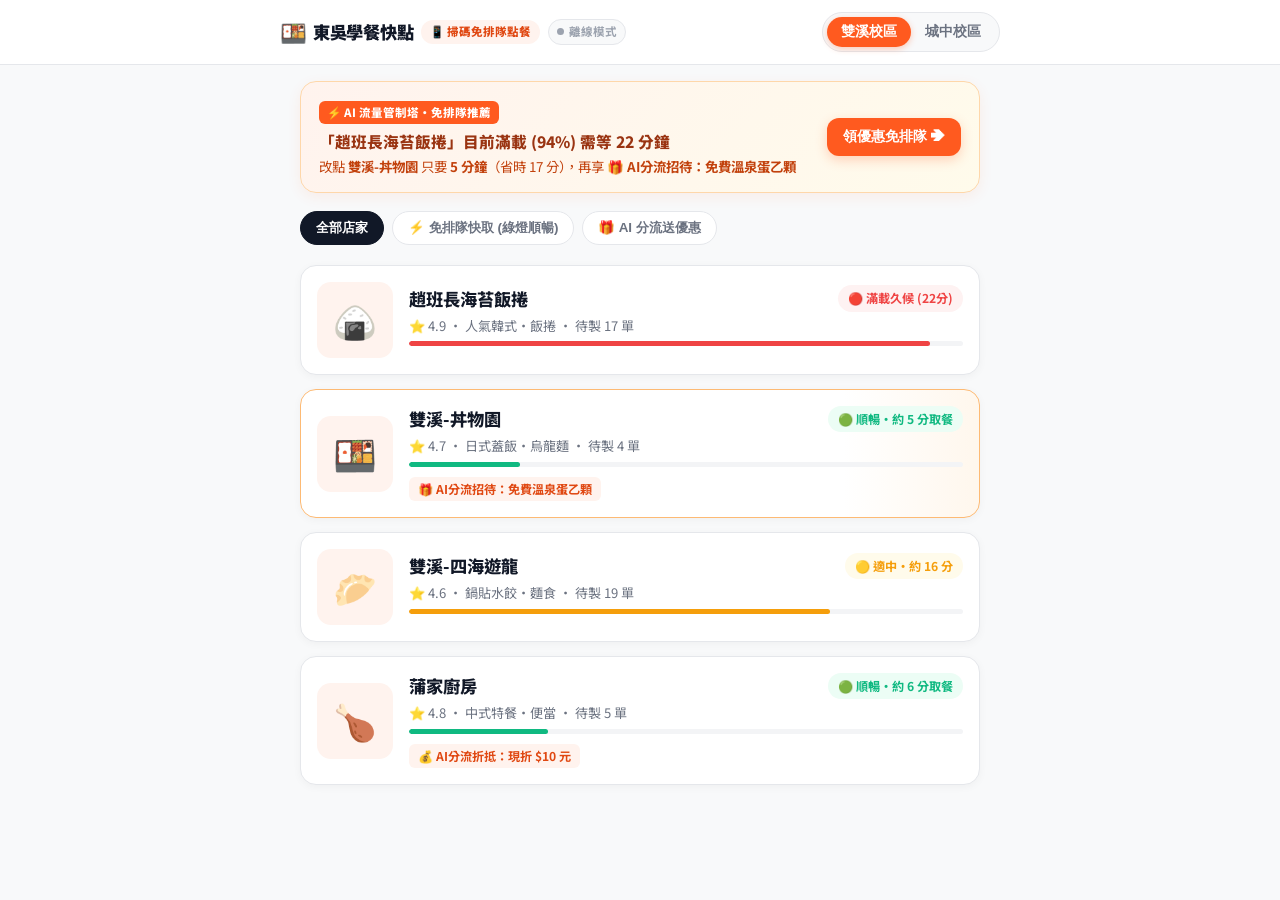
==== order/index.html @ c3a83713 "Add files via upload" ====
<!DOCTYPE html>
<html lang="zh-TW">
<head>
  <meta charset="UTF-8">
  <meta name="viewport" content="width=device-width, initial-scale=1.0, maximum-scale=1.0, user-scalable=no">
  <title>東吳學餐 MealFlow｜學生掃碼免排隊點餐</title>
  <link rel="preconnect" href="https://fonts.googleapis.com">
  <link rel="preconnect" href="https://fonts.gstatic.com" crossorigin>
  <link href="https://fonts.googleapis.com/css2?family=Noto+Sans+TC:wght@400;500;600;700;800;900&display=swap" rel="stylesheet">
  <link rel="stylesheet" href="../styles.css">
  <script>window.MEALFLOW_DEFAULT_MODE = 'order';</script>
</head>
<body>

  <div id="toast" class="toast"></div>

  <!-- 頂部導覽列 (純學生端，無店家後台按鈕) -->
  <header class="app-header">
    <div class="header-inner">
      <div class="brand-title-group">
        <a href="./" onclick="navigateToOrderMenu(); return false;" style="text-decoration:none; color:inherit; display:flex; align-items:center; gap:6px;">
          <span style="font-size:1.35rem;">🍱</span>
          <span style="font-weight:900; font-size:1.08rem; letter-spacing:-0.3px;">東吳學餐快點</span>
        </a>
        <span class="role-badge" id="headerRoleBadge">📱 掃碼免排隊點餐</span>
        <span class="sync-status" title="點擊立即同步雲端資料" style="cursor:pointer;" onclick="syncCloud(true)">
          <span class="sync-dot" id="syncDot"></span>
          <span id="syncText">已同步</span>
        </span>
      </div>

      <div class="campus-switcher" id="headerCampusSwitcher">
        <button class="campus-btn active" id="btnCampus-雙溪校區" onclick="switchCampus('雙溪校區')">雙溪校區</button>
        <button class="campus-btn" id="btnCampus-城中校區" onclick="switchCampus('城中校區')">城中校區</button>
      </div>
    </div>
  </header>

  <main class="container">

    <!-- ==================== 學生掃碼點餐頁 (/order/) ==================== -->
    <section id="viewOrder" class="view-section active">
      <!-- 若本機剛點過餐且尚未完成，顯示返回該筆專屬訂單網址的快捷條 -->
      <div id="activeOrderFloatingBanner"></div>

      <!-- AI 動態分流智慧推薦橫幅 -->
      <div id="aiSmartTipBox"></div>

      <!-- 快篩標籤 -->
      <div class="filter-row">
        <button class="filter-chip active" id="filter-ALL" onclick="setFilter('ALL')">全部店家</button>
        <button class="filter-chip" id="filter-FAST" onclick="setFilter('FAST')">⚡ 免排隊快取 (綠燈順暢)</button>
        <button class="filter-chip" id="filter-PROMO" onclick="setFilter('PROMO')">🎁 AI 分流送優惠</button>
      </div>

      <!-- 餐廳列表 -->
      <div id="storeListContainer" class="store-list"></div>
    </section>

    <!-- ==================== 專屬訂單追蹤頁 (/order/?id=ORD-8f92a1c4...) ==================== -->
    <section id="viewTicket" class="view-section">
      <div id="singleTicketContainer"></div>
    </section>

  </main>

  <!-- ==================== 菜單點餐抽屜 Modal ==================== -->
  <div id="menuModal" class="modal-backdrop" onclick="if(event.target===this) closeMenuModal()">
    <div class="menu-sheet">
      <div class="sheet-header">
        <div>
          <h3 style="font-size:1.15rem; font-weight:800;" id="sheetStoreName">店家名稱</h3>
          <div style="font-size:0.8rem; color:var(--text-secondary);" id="sheetStoreMeta">預計等候 5 分鐘</div>
        </div>
        <button class="sheet-close" onclick="closeMenuModal()">✕</button>
      </div>

      <div class="sheet-body">
        <div id="sheetPromoBanner" style="display:none; background:var(--brand-light); color:var(--brand-dark); padding:10px 12px; border-radius:10px; font-size:0.84rem; font-weight:700; margin-bottom:12px;"></div>
        <div id="sheetCongestedWarning" style="display:none; background:var(--red-bg); color:var(--red); padding:10px 12px; border-radius:10px; font-size:0.82rem; font-weight:700; margin-bottom:12px;"></div>
        
        <div id="sheetMenuContainer"></div>

        <div class="checkout-options">
          <div>
            <label class="field-label">⏰ 取餐時段</label>
            <select id="pickupSlotSelect" class="select-input">
              <option value="立即製作">⚡ 立即製作</option>
              <option value="12:10 下課取餐">12:10 下課取餐</option>
              <option value="12:25 預約取餐">12:25 預約取餐</option>
              <option value="13:00 離峰取餐">13:00 離峰取餐</option>
            </select>
          </div>
          <div>
            <label class="field-label">💳 付款方式</label>
            <select id="paymentSelect" class="select-input">
              <option value="LINE Pay">LINE Pay</option>
              <option value="現場現金付款">現場現金付款</option>
              <option value="街口支付">街口支付</option>
            </select>
          </div>
        </div>
      </div>

      <div class="sheet-footer">
        <div>
          <div style="font-size:0.76rem; color:var(--text-secondary);">總計金額 <span id="sheetDiscountNote" style="color:var(--brand); font-weight:700;"></span></div>
          <div style="font-size:1.4rem; font-weight:900;" id="sheetTotalPrice">$0</div>
        </div>
        <button class="btn-submit-order" id="submitOrderBtn" onclick="placeOrder()">送出預訂・領取餐號</button>
      </div>
    </div>
  </div>

  <script src="../app.js"></script>
</body>
</html>
---- styles.css ----
/* 東吳學餐 MealFlow - 全域樣式表 (styles.css) */
:root {
  --brand: #FF5A1F;
  --brand-light: #FFF3EE;
  --brand-dark: #E04812;
  --green: #10B981;
  --green-bg: #ECFDF5;
  --amber: #F59E0B;
  --amber-bg: #FFFBEB;
  --red: #EF4444;
  --red-bg: #FEF2F2;
  
  --bg-page: #F8F9FA;
  --bg-card: #FFFFFF;
  --text-primary: #111827;
  --text-secondary: #6B7280;
  --text-muted: #9CA3AF;
  --border: #E5E7EB;

  --radius-xl: 20px;
  --radius-lg: 16px;
  --radius-md: 12px;
  --shadow-sm: 0 2px 8px rgba(0, 0, 0, 0.04);
  --shadow-md: 0 8px 24px rgba(0, 0, 0, 0.06);
  --shadow-float: 0 12px 32px rgba(255, 90, 31, 0.25);
}

* { box-sizing: border-box; margin: 0; padding: 0; -webkit-tap-highlight-color: transparent; }
body {
  font-family: "Noto Sans TC", -apple-system, BlinkMacSystemFont, sans-serif;
  background-color: var(--bg-page);
  color: var(--text-primary);
  line-height: 1.5;
  padding-bottom: 48px;
}

/* ==================== 頂部導覽列 ==================== */
.app-header {
  background: var(--bg-card);
  position: sticky;
  top: 0;
  z-index: 100;
  padding: 12px 20px;
  border-bottom: 1px solid var(--border);
}
.header-inner {
  max-width: 720px;
  margin: 0 auto;
  display: flex;
  justify-content: space-between;
  align-items: center;
  gap: 10px;
  flex-wrap: wrap;
}
.brand-title-group {
  display: flex;
  align-items: center;
  gap: 8px;
  flex-wrap: wrap;
}
.role-badge {
  font-size: 0.72rem;
  font-weight: 800;
  padding: 3px 9px;
  border-radius: 999px;
}
.sync-status {
  font-size: 0.72rem;
  color: var(--text-muted);
  font-weight: 700;
  display: inline-flex;
  align-items: center;
  gap: 5px;
  background: var(--bg-page);
  padding: 3px 8px;
  border-radius: 999px;
  border: 1px solid var(--border);
}
.sync-dot {
  width: 7px;
  height: 7px;
  border-radius: 50%;
  background: var(--green);
}
.sync-dot.syncing { background: var(--amber); animation: pulse 1s infinite; }
.sync-dot.offline { background: var(--text-muted); }

.campus-switcher {
  display: inline-flex;
  background: var(--bg-page);
  padding: 4px;
  border-radius: 999px;
  border: 1px solid var(--border);
}
.campus-btn {
  border: none;
  background: transparent;
  padding: 6px 14px;
  border-radius: 999px;
  font-size: 0.86rem;
  font-weight: 700;
  color: var(--text-secondary);
  cursor: pointer;
  transition: 0.2s;
}
.campus-btn.active {
  background: var(--brand);
  color: #FFFFFF;
  box-shadow: 0 2px 6px rgba(255, 90, 31, 0.3);
}

/* ==================== 主容器 ==================== */
.container {
  max-width: 720px;
  margin: 0 auto;
  padding: 16px 20px;
}
.view-section { display: none; }
.view-section.active { display: block; animation: fadeIn 0.2s ease; }

/* ==================== 入口導覽卡片 ==================== */
.portal-card {
  border-radius: var(--radius-lg);
  padding: 20px;
  box-shadow: var(--shadow-sm);
  transition: transform 0.15s ease, box-shadow 0.15s ease;
  height: 100%;
  display: flex;
  flex-direction: column;
  justify-content: space-between;
}
.portal-card:hover {
  transform: translateY(-3px);
  box-shadow: var(--shadow-md);
}

/* ==================== 進行中訂單提示條 ==================== */
.active-order-strip {
  background: #111827;
  color: #FFFFFF;
  border-radius: var(--radius-md);
  padding: 12px 16px;
  margin-bottom: 16px;
  display: flex;
  justify-content: space-between;
  align-items: center;
  gap: 10px;
  cursor: pointer;
  box-shadow: var(--shadow-md);
}
.active-order-strip.ready {
  background: var(--green);
}
.strip-num {
  background: rgba(255, 255, 255, 0.2);
  padding: 4px 10px;
  border-radius: 8px;
  font-weight: 900;
  font-size: 1.05rem;
}

/* ==================== AI 免排隊推薦橫幅 ==================== */
.smart-tip-card {
  background: linear-gradient(135deg, #FFF3EE 0%, #FFFBEB 100%);
  border: 1.5px solid #FED7AA;
  border-radius: var(--radius-lg);
  padding: 16px 18px;
  margin-bottom: 18px;
  display: flex;
  align-items: center;
  justify-content: space-between;
  gap: 14px;
  flex-wrap: wrap;
  box-shadow: 0 4px 14px rgba(255, 90, 31, 0.08);
}
.smart-tip-badge {
  display: inline-flex;
  align-items: center;
  gap: 4px;
  background: var(--brand);
  color: #FFFFFF;
  font-size: 0.72rem;
  font-weight: 800;
  padding: 3px 8px;
  border-radius: 6px;
  margin-bottom: 6px;
}
.smart-tip-title {
  font-size: 0.98rem;
  font-weight: 800;
  color: #9A3412;
  margin-bottom: 2px;
}
.smart-tip-desc {
  font-size: 0.84rem;
  color: #C2410C;
}
.btn-tip-action {
  background: var(--brand);
  color: #FFFFFF;
  border: none;
  padding: 10px 16px;
  border-radius: var(--radius-md);
  font-size: 0.86rem;
  font-weight: 700;
  cursor: pointer;
  white-space: nowrap;
  box-shadow: 0 4px 12px rgba(255, 90, 31, 0.25);
  transition: 0.15s;
}
.btn-tip-action:disabled {
  opacity: 0.6;
  cursor: not-allowed;
}

/* ==================== 分類快篩膠囊 ==================== */
.filter-row {
  display: flex;
  gap: 8px;
  overflow-x: auto;
  padding-bottom: 12px;
  margin-bottom: 8px;
  scrollbar-width: none;
}
.filter-row::-webkit-scrollbar { display: none; }
.filter-chip {
  padding: 7px 15px;
  background: var(--bg-card);
  border: 1px solid var(--border);
  border-radius: 999px;
  font-size: 0.84rem;
  font-weight: 600;
  color: var(--text-secondary);
  cursor: pointer;
  white-space: nowrap;
  transition: 0.15s;
}
.filter-chip.active {
  background: var(--text-primary);
  color: #FFFFFF;
  border-color: var(--text-primary);
}

/* ==================== 餐廳列表卡片 ==================== */
.store-list {
  display: flex;
  flex-direction: column;
  gap: 14px;
}
.store-card {
  background: var(--bg-card);
  border-radius: var(--radius-lg);
  padding: 16px;
  border: 1px solid var(--border);
  box-shadow: var(--shadow-sm);
  display: flex;
  align-items: center;
  gap: 16px;
  cursor: pointer;
  transition: transform 0.15s ease, box-shadow 0.15s ease, border-color 0.15s ease;
}
.store-card:hover {
  transform: translateY(-2px);
  box-shadow: var(--shadow-md);
}
.store-card.recommended {
  border-color: #FDBA74;
  background: linear-gradient(to right, #FFFFFF 80%, #FFF7ED 100%);
}
.store-thumb {
  width: 76px;
  height: 76px;
  border-radius: 14px;
  background: var(--brand-light);
  display: flex;
  align-items: center;
  justify-content: center;
  font-size: 2.2rem;
  flex-shrink: 0;
}
.store-info { flex: 1; min-width: 0; }
.store-header-row {
  display: flex;
  justify-content: space-between;
  align-items: center;
  gap: 8px;
  margin-bottom: 4px;
}
.store-name {
  font-size: 1.08rem;
  font-weight: 800;
  color: var(--text-primary);
  white-space: nowrap;
  overflow: hidden;
  text-overflow: ellipsis;
}
.wait-pill {
  padding: 4px 10px;
  border-radius: 999px;
  font-size: 0.76rem;
  font-weight: 700;
  white-space: nowrap;
  flex-shrink: 0;
}
.wait-free { background: var(--green-bg); color: var(--green); }
.wait-mod { background: var(--amber-bg); color: var(--amber); }
.wait-full { background: var(--red-bg); color: var(--red); }

.store-meta {
  font-size: 0.82rem;
  color: var(--text-secondary);
  margin-bottom: 6px;
}
.load-bar-wrap {
  width: 100%;
  height: 5px;
  background: #F3F4F6;
  border-radius: 999px;
  overflow: hidden;
  margin-bottom: 8px;
}
.load-bar-fill {
  height: 100%;
  border-radius: 999px;
  transition: width 0.3s ease;
}
.promo-tag {
  display: inline-flex;
  align-items: center;
  gap: 4px;
  background: var(--brand-light);
  color: var(--brand-dark);
  font-size: 0.76rem;
  font-weight: 700;
  padding: 3px 9px;
  border-radius: 6px;
}

/* ==================== 專屬訂單追蹤卡 (/order/?id=ORD-xxx) ==================== */
.ticket-tracker-card {
  background: var(--bg-card);
  border-radius: var(--radius-xl);
  border: 1px solid var(--border);
  padding: 24px 20px;
  box-shadow: var(--shadow-md);
}
.tracker-steps {
  display: flex;
  align-items: center;
  justify-content: space-between;
  padding: 20px 8px 6px;
}
.tracker-step {
  display: flex;
  flex-direction: column;
  align-items: center;
  gap: 6px;
  color: var(--text-muted);
  font-size: 0.78rem;
  font-weight: 700;
}
.tracker-step .step-circle {
  width: 34px;
  height: 34px;
  border-radius: 50%;
  background: #F3F4F6;
  color: var(--text-muted);
  display: flex;
  align-items: center;
  justify-content: center;
  font-weight: 800;
  font-size: 0.9rem;
}
.tracker-step.active {
  color: var(--brand-dark);
}
.tracker-step.active .step-circle {
  background: var(--brand);
  color: #FFFFFF;
}
.tracker-step.active.ready {
  color: var(--green);
}
.tracker-step.active.ready .step-circle {
  background: var(--green);
  color: #FFFFFF;
}
.tracker-line {
  flex: 1;
  height: 3px;
  background: #E5E7EB;
  margin: 0 8px 20px;
  border-radius: 999px;
}
.tracker-line.active { background: var(--brand); }
.tracker-line.active.ready { background: var(--green); }

/* ==================== 點餐抽屜 (Menu Modal) ==================== */
.modal-backdrop {
  position: fixed;
  inset: 0;
  background: rgba(17, 24, 39, 0.5);
  z-index: 200;
  display: none;
  align-items: flex-end;
  justify-content: center;
}
.modal-backdrop.open { display: flex; animation: fadeIn 0.2s ease; }
.menu-sheet {
  background: var(--bg-card);
  width: 100%;
  max-width: 720px;
  border-radius: 24px 24px 0 0;
  max-height: 90vh;
  display: flex;
  flex-direction: column;
  overflow: hidden;
  animation: slideUp 0.25s cubic-bezier(0.16, 1, 0.3, 1);
}
.sheet-header {
  padding: 18px 20px;
  border-bottom: 1px solid var(--border);
  display: flex;
  justify-content: space-between;
  align-items: center;
}
.sheet-close {
  width: 34px;
  height: 34px;
  border-radius: 50%;
  border: none;
  background: var(--bg-page);
  font-size: 1rem;
  cursor: pointer;
}
.sheet-body {
  padding: 18px 20px;
  overflow-y: auto;
  flex: 1;
}
.menu-item {
  display: flex;
  justify-content: space-between;
  align-items: center;
  padding: 14px 0;
  border-bottom: 1px solid var(--border);
}
.menu-item:last-child { border-bottom: none; }
.item-title { font-size: 0.98rem; font-weight: 700; margin-bottom: 2px; }
.item-tag {
  display: inline-block;
  font-size: 0.72rem;
  font-weight: 700;
  color: var(--text-secondary);
  background: var(--bg-page);
  padding: 1px 6px;
  border-radius: 4px;
  margin-left: 6px;
}
.item-price { font-size: 0.92rem; font-weight: 800; color: var(--brand); }
.qty-stepper {
  display: inline-flex;
  align-items: center;
  gap: 12px;
  background: var(--bg-page);
  padding: 4px 8px;
  border-radius: 999px;
  border: 1px solid var(--border);
}
.step-btn {
  width: 28px;
  height: 28px;
  border-radius: 50%;
  border: none;
  background: var(--bg-card);
  font-weight: 800;
  font-size: 1rem;
  color: var(--text-primary);
  cursor: pointer;
  box-shadow: var(--shadow-sm);
}
.step-btn.plus { background: var(--brand); color: #FFFFFF; }

.checkout-options {
  background: var(--bg-page);
  padding: 14px;
  border-radius: var(--radius-md);
  margin-top: 16px;
  display: grid;
  grid-template-columns: 1fr 1fr;
  gap: 12px;
}
.field-label {
  font-size: 0.78rem;
  font-weight: 700;
  color: var(--text-secondary);
  margin-bottom: 4px;
  display: block;
}
.select-input {
  width: 100%;
  padding: 9px 10px;
  border-radius: 8px;
  border: 1px solid var(--border);
  background: #FFFFFF;
  font-family: inherit;
  font-size: 0.86rem;
  font-weight: 600;
}
.sheet-footer {
  padding: 14px 20px;
  border-top: 1px solid var(--border);
  background: var(--bg-card);
  display: flex;
  justify-content: space-between;
  align-items: center;
  gap: 16px;
}
.btn-submit-order {
  flex: 1;
  background: var(--brand);
  color: #FFFFFF;
  border: none;
  padding: 14px 20px;
  border-radius: var(--radius-md);
  font-size: 0.98rem;
  font-weight: 800;
  cursor: pointer;
  box-shadow: var(--shadow-float);
  transition: 0.15s;
}
.btn-submit-order:disabled {
  opacity: 0.6;
  cursor: not-allowed;
}

/* ==================== 店家接單模式 (/store/) ==================== */
.merchant-box {
  background: var(--bg-card);
  border-radius: var(--radius-lg);
  border: 1px solid var(--border);
  padding: 18px;
  margin-bottom: 16px;
}
.promo-pills {
  display: grid;
  grid-template-columns: repeat(2, 1fr);
  gap: 10px;
  margin: 12px 0;
}
.promo-pill-btn {
  padding: 12px;
  border-radius: var(--radius-md);
  border: 1.5px solid var(--border);
  background: var(--bg-page);
  text-align: left;
  cursor: pointer;
  transition: 0.15s;
}
.promo-pill-btn.active {
  border-color: var(--brand);
  background: var(--brand-light);
}
.capacity-controls {
  display: grid;
  grid-template-columns: 1fr 1fr;
  gap: 12px;
  margin-top: 12px;
  padding-top: 12px;
  border-top: 1px dashed var(--border);
}
.demo-sim-bar {
  background: #111827;
  color: #FFFFFF;
  border-radius: var(--radius-md);
  padding: 12px 16px;
  margin-bottom: 16px;
  display: flex;
  justify-content: space-between;
  align-items: center;
  flex-wrap: wrap;
  gap: 10px;
}
.demo-btn {
  border: 1px solid rgba(255,255,255,0.25);
  background: rgba(255,255,255,0.12);
  color: #FFFFFF;
  padding: 6px 12px;
  border-radius: 999px;
  font-size: 0.78rem;
  font-weight: 700;
  cursor: pointer;
}
.demo-btn.peak {
  background: var(--brand);
  border-color: var(--brand);
}

/* Toast */
.toast {
  position: fixed;
  top: 72px;
  left: 50%;
  transform: translateX(-50%);
  background: #111827;
  color: #FFFFFF;
  padding: 10px 18px;
  border-radius: 999px;
  font-size: 0.86rem;
  font-weight: 600;
  z-index: 999;
  box-shadow: var(--shadow-md);
  display: none;
  max-width: 90vw;
  text-align: center;
}

@keyframes fadeIn { from { opacity: 0; } to { opacity: 1; } }
@keyframes slideUp { from { transform: translateY(100%); } to { transform: translateY(0); } }
@keyframes pulse { 0%, 100% { opacity: 1; } 50% { opacity: 0.35; } }
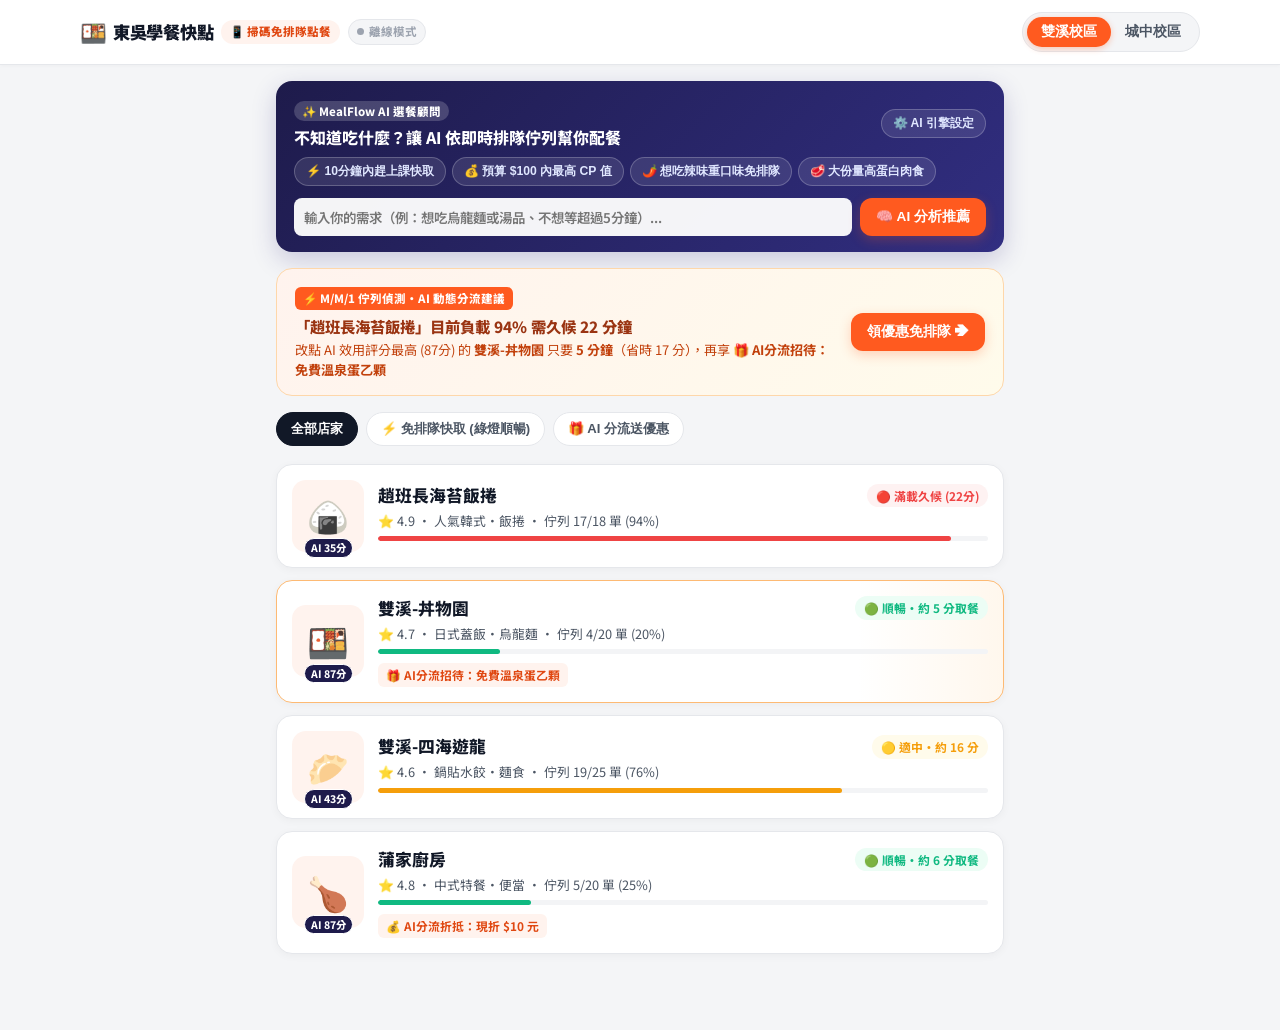
==== commit 28d2499c: "Add files via upload" ====
--- a/order/index.html
+++ b/order/index.html
@@ -14,7 +14,7 @@
 
   <div id="toast" class="toast"></div>
 
-  <!-- 頂部導覽列 (純學生端，無店家後台按鈕) -->
+  <!-- 頂部導覽列 (純學生掃碼點餐端) -->
   <header class="app-header">
     <div class="header-inner">
       <div class="brand-title-group">
@@ -40,8 +40,35 @@
 
     <!-- ==================== 學生掃碼點餐頁 (/order/) ==================== -->
     <section id="viewOrder" class="view-section active">
-      <!-- 若本機剛點過餐且尚未完成，顯示返回該筆專屬訂單網址的快捷條 -->
+      <!-- 只有當這台裝置剛剛真的送出過訂單，才會顯示返回該筆亂碼訂單網址的浮條 -->
       <div id="activeOrderFloatingBanner"></div>
+
+      <!-- 真 AI 智慧選餐顧問 -->
+      <div class="ai-concierge-box">
+        <div style="display:flex; justify-content:space-between; align-items:center; gap:8px; flex-wrap:wrap;">
+          <div>
+            <span style="font-size:0.72rem; font-weight:800; background:rgba(255,255,255,0.18); padding:2px 8px; border-radius:999px;">
+              ✨ MealFlow AI 選餐顧問
+            </span>
+            <h3 style="font-size:1rem; font-weight:800; margin-top:4px;">不知道吃什麼？讓 AI 依即時排隊佇列幫你配餐</h3>
+          </div>
+          <button type="button" class="ai-prompt-chip" onclick="promptGeminiKeyConfig()">⚙️ AI 引擎設定</button>
+        </div>
+
+        <div class="ai-chip-row">
+          <button type="button" class="ai-prompt-chip" onclick="askAiConcierge('⚡ 我只剩 10 分鐘就要上課，推薦最快拿到的主餐')">⚡ 10分鐘內趕上課快取</button>
+          <button type="button" class="ai-prompt-chip" onclick="askAiConcierge('💰 預算 $100 元以內、有分流優惠的最高 CP 值正餐')">💰 預算 $100 內最高 CP 值</button>
+          <button type="button" class="ai-prompt-chip" onclick="askAiConcierge('🌶️ 想吃韓式、椒麻或辣味重口味，且不用排隊的餐點')">🌶️ 想吃辣味重口味免排隊</button>
+          <button type="button" class="ai-prompt-chip" onclick="askAiConcierge('🥩 剛運動完想吃大份量肉類補充蛋白質')">🥩 大份量高蛋白肉食</button>
+        </div>
+
+        <div style="display:flex; gap:8px; margin-top:4px;">
+          <input type="text" id="aiUserQueryInput" class="select-input" style="flex:1; background:rgba(255,255,255,0.95); border:none;" placeholder="輸入你的需求（例：想吃烏龍麵或湯品、不想等超過5分鐘）...">
+          <button type="button" class="btn-tip-action" onclick="askAiConcierge()">🧠 AI 分析推薦</button>
+        </div>
+
+        <div id="aiConciergeResponse" class="ai-response-card"></div>
+      </div>
 
       <!-- AI 動態分流智慧推薦橫幅 -->
       <div id="aiSmartTipBox"></div>
@@ -64,15 +91,21 @@
 
   </main>
 
-  <!-- ==================== 菜單點餐抽屜 Modal ==================== -->
+  <!-- ==================== 商用菜單點餐抽屜 Modal ==================== -->
   <div id="menuModal" class="modal-backdrop" onclick="if(event.target===this) closeMenuModal()">
     <div class="menu-sheet">
       <div class="sheet-header">
         <div>
           <h3 style="font-size:1.15rem; font-weight:800;" id="sheetStoreName">店家名稱</h3>
-          <div style="font-size:0.8rem; color:var(--text-secondary);" id="sheetStoreMeta">預計等候 5 分鐘</div>
+          <div style="font-size:0.78rem; color:var(--text-secondary);" id="sheetStoreMeta">預計等候 5 分鐘</div>
         </div>
         <button class="sheet-close" onclick="closeMenuModal()">✕</button>
+      </div>
+
+      <div class="menu-cat-bar">
+        <button type="button" class="cat-tab active" id="catTab-ALL" onclick="setMenuCatFilter('ALL')">📋 全部餐點</button>
+        <button type="button" class="cat-tab" id="catTab-主餐" onclick="setMenuCatFilter('主餐')">🍱 招牌主餐系列</button>
+        <button type="button" class="cat-tab" id="catTab-小食/湯飲" onclick="setMenuCatFilter('小食/湯飲')">🥟 單點小菜與湯飲</button>
       </div>
 
       <div class="sheet-body">
@@ -83,7 +116,7 @@
 
         <div class="checkout-options">
           <div>
-            <label class="field-label">⏰ 取餐時段</label>
+            <label class="field-label">⏰ 預計取餐時段</label>
             <select id="pickupSlotSelect" class="select-input">
               <option value="立即製作">⚡ 立即製作</option>
               <option value="12:10 下課取餐">12:10 下課取餐</option>
@@ -92,11 +125,12 @@
             </select>
           </div>
           <div>
-            <label class="field-label">💳 付款方式</label>
+            <label class="field-label">💳 結帳付款方式</label>
             <select id="paymentSelect" class="select-input">
               <option value="LINE Pay">LINE Pay</option>
               <option value="現場現金付款">現場現金付款</option>
               <option value="街口支付">街口支付</option>
+              <option value="Apple Pay">Apple Pay</option>
             </select>
           </div>
         </div>
@@ -104,10 +138,13 @@
 
       <div class="sheet-footer">
         <div>
-          <div style="font-size:0.76rem; color:var(--text-secondary);">總計金額 <span id="sheetDiscountNote" style="color:var(--brand); font-weight:700;"></span></div>
+          <div style="font-size:0.74rem; color:var(--text-secondary);">應付總計 <span id="sheetDiscountNote" style="color:var(--brand); font-weight:700;"></span></div>
           <div style="font-size:1.4rem; font-weight:900;" id="sheetTotalPrice">$0</div>
         </div>
-        <button class="btn-submit-order" id="submitOrderBtn" onclick="placeOrder()">送出預訂・領取餐號</button>
+        <button class="btn-submit-order" id="submitOrderBtn" onclick="placeOrder()">
+          <span>🛒 確認送出預訂</span>
+          <span>領取餐號 ➔</span>
+        </button>
       </div>
     </div>
   </div>
--- a/styles.css
+++ b/styles.css
@@ -1,4 +1,4 @@
-/* 東吳學餐 MealFlow - 全域樣式表 (styles.css) */
+/* 東吳學餐 MealFlow v4.0 - 商用掃碼點餐 + 櫃檯 POS 收銀 + AI 決策系統樣式表 */
 :root {
   --brand: #FF5A1F;
   --brand-light: #FFF3EE;
@@ -9,11 +9,13 @@
   --amber-bg: #FFFBEB;
   --red: #EF4444;
   --red-bg: #FEF2F2;
+  --purple: #6366F1;
+  --purple-bg: #EEF2FF;
   
-  --bg-page: #F8F9FA;
+  --bg-page: #F4F5F7;
   --bg-card: #FFFFFF;
   --text-primary: #111827;
-  --text-secondary: #6B7280;
+  --text-secondary: #4B5563;
   --text-muted: #9CA3AF;
   --border: #E5E7EB;
 
@@ -21,8 +23,8 @@
   --radius-lg: 16px;
   --radius-md: 12px;
   --shadow-sm: 0 2px 8px rgba(0, 0, 0, 0.04);
-  --shadow-md: 0 8px 24px rgba(0, 0, 0, 0.06);
-  --shadow-float: 0 12px 32px rgba(255, 90, 31, 0.25);
+  --shadow-md: 0 8px 24px rgba(0, 0, 0, 0.07);
+  --shadow-float: 0 14px 34px rgba(17, 24, 39, 0.22);
 }
 
 * { box-sizing: border-box; margin: 0; padding: 0; -webkit-tap-highlight-color: transparent; }
@@ -31,7 +33,7 @@
   background-color: var(--bg-page);
   color: var(--text-primary);
   line-height: 1.5;
-  padding-bottom: 48px;
+  padding-bottom: 60px;
 }
 
 /* ==================== 頂部導覽列 ==================== */
@@ -42,9 +44,10 @@
   z-index: 100;
   padding: 12px 20px;
   border-bottom: 1px solid var(--border);
+  box-shadow: 0 1px 4px rgba(0,0,0,0.03);
 }
 .header-inner {
-  max-width: 720px;
+  max-width: 1120px;
   margin: 0 auto;
   display: flex;
   justify-content: space-between;
@@ -97,7 +100,7 @@
   background: transparent;
   padding: 6px 14px;
   border-radius: 999px;
-  font-size: 0.86rem;
+  font-size: 0.85rem;
   font-weight: 700;
   color: var(--text-secondary);
   cursor: pointer;
@@ -111,9 +114,12 @@
 
 /* ==================== 主容器 ==================== */
 .container {
-  max-width: 720px;
+  max-width: 760px;
   margin: 0 auto;
-  padding: 16px 20px;
+  padding: 16px 16px;
+}
+.container.wide-pos {
+  max-width: 1140px;
 }
 .view-section { display: none; }
 .view-section.active { display: block; animation: fadeIn 0.2s ease; }
@@ -140,7 +146,7 @@
   color: #FFFFFF;
   border-radius: var(--radius-md);
   padding: 12px 16px;
-  margin-bottom: 16px;
+  margin-bottom: 14px;
   display: flex;
   justify-content: space-between;
   align-items: center;
@@ -159,19 +165,61 @@
   font-size: 1.05rem;
 }
 
+/* ==================== 真 AI 智慧選餐顧問面板 ==================== */
+.ai-concierge-box {
+  background: linear-gradient(135deg, #1E1B4B 0%, #312E81 100%);
+  color: #FFFFFF;
+  border-radius: var(--radius-lg);
+  padding: 16px 18px;
+  margin-bottom: 16px;
+  box-shadow: 0 8px 24px rgba(49, 46, 129, 0.22);
+}
+.ai-chip-row {
+  display: flex;
+  gap: 6px;
+  overflow-x: auto;
+  padding: 8px 0;
+  scrollbar-width: none;
+}
+.ai-chip-row::-webkit-scrollbar { display: none; }
+.ai-prompt-chip {
+  border: 1px solid rgba(255,255,255,0.22);
+  background: rgba(255,255,255,0.1);
+  color: #E0E7FF;
+  padding: 5px 11px;
+  border-radius: 999px;
+  font-size: 0.76rem;
+  font-weight: 600;
+  cursor: pointer;
+  white-space: nowrap;
+  transition: 0.15s;
+}
+.ai-prompt-chip:hover {
+  background: rgba(255,255,255,0.22);
+  color: #FFFFFF;
+}
+.ai-response-card {
+  background: rgba(255,255,255,0.96);
+  color: var(--text-primary);
+  border-radius: var(--radius-md);
+  padding: 12px 14px;
+  margin-top: 10px;
+  display: none;
+}
+.ai-response-card.show { display: block; animation: fadeIn 0.25s ease; }
+
 /* ==================== AI 免排隊推薦橫幅 ==================== */
 .smart-tip-card {
   background: linear-gradient(135deg, #FFF3EE 0%, #FFFBEB 100%);
   border: 1.5px solid #FED7AA;
   border-radius: var(--radius-lg);
-  padding: 16px 18px;
-  margin-bottom: 18px;
+  padding: 15px 18px;
+  margin-bottom: 16px;
   display: flex;
   align-items: center;
   justify-content: space-between;
   gap: 14px;
   flex-wrap: wrap;
-  box-shadow: 0 4px 14px rgba(255, 90, 31, 0.08);
 }
 .smart-tip-badge {
   display: inline-flex;
@@ -183,16 +231,16 @@
   font-weight: 800;
   padding: 3px 8px;
   border-radius: 6px;
-  margin-bottom: 6px;
+  margin-bottom: 5px;
 }
 .smart-tip-title {
-  font-size: 0.98rem;
+  font-size: 0.96rem;
   font-weight: 800;
   color: #9A3412;
   margin-bottom: 2px;
 }
 .smart-tip-desc {
-  font-size: 0.84rem;
+  font-size: 0.82rem;
   color: #C2410C;
 }
 .btn-tip-action {
@@ -201,17 +249,14 @@
   border: none;
   padding: 10px 16px;
   border-radius: var(--radius-md);
-  font-size: 0.86rem;
+  font-size: 0.85rem;
   font-weight: 700;
   cursor: pointer;
   white-space: nowrap;
   box-shadow: 0 4px 12px rgba(255, 90, 31, 0.25);
   transition: 0.15s;
 }
-.btn-tip-action:disabled {
-  opacity: 0.6;
-  cursor: not-allowed;
-}
+.btn-tip-action:disabled { opacity: 0.6; cursor: not-allowed; }
 
 /* ==================== 分類快篩膠囊 ==================== */
 .filter-row {
@@ -219,17 +264,17 @@
   gap: 8px;
   overflow-x: auto;
   padding-bottom: 12px;
-  margin-bottom: 8px;
+  margin-bottom: 6px;
   scrollbar-width: none;
 }
 .filter-row::-webkit-scrollbar { display: none; }
 .filter-chip {
-  padding: 7px 15px;
-  background: var(--bg-card);
-  border: 1px solid var(--border);
-  border-radius: 999px;
-  font-size: 0.84rem;
-  font-weight: 600;
+  padding: 7px 14px;
+  background: var(--bg-card);
+  border: 1px solid var(--border);
+  border-radius: 999px;
+  font-size: 0.82rem;
+  font-weight: 700;
   color: var(--text-secondary);
   cursor: pointer;
   white-space: nowrap;
@@ -245,19 +290,19 @@
 .store-list {
   display: flex;
   flex-direction: column;
+  gap: 12px;
+}
+.store-card {
+  background: var(--bg-card);
+  border-radius: var(--radius-lg);
+  padding: 15px;
+  border: 1px solid var(--border);
+  box-shadow: var(--shadow-sm);
+  display: flex;
+  align-items: center;
   gap: 14px;
-}
-.store-card {
-  background: var(--bg-card);
-  border-radius: var(--radius-lg);
-  padding: 16px;
-  border: 1px solid var(--border);
-  box-shadow: var(--shadow-sm);
-  display: flex;
-  align-items: center;
-  gap: 16px;
-  cursor: pointer;
-  transition: transform 0.15s ease, box-shadow 0.15s ease, border-color 0.15s ease;
+  cursor: pointer;
+  transition: transform 0.15s ease, box-shadow 0.15s ease;
 }
 .store-card:hover {
   transform: translateY(-2px);
@@ -268,15 +313,27 @@
   background: linear-gradient(to right, #FFFFFF 80%, #FFF7ED 100%);
 }
 .store-thumb {
-  width: 76px;
-  height: 76px;
+  width: 72px;
+  height: 72px;
   border-radius: 14px;
   background: var(--brand-light);
   display: flex;
   align-items: center;
   justify-content: center;
-  font-size: 2.2rem;
+  font-size: 2.1rem;
   flex-shrink: 0;
+  position: relative;
+}
+.ai-score-badge {
+  position: absolute;
+  bottom: -6px;
+  background: #1E1B4B;
+  color: #FFFFFF;
+  font-size: 0.65rem;
+  font-weight: 800;
+  padding: 1px 6px;
+  border-radius: 999px;
+  border: 1.5px solid #FFFFFF;
 }
 .store-info { flex: 1; min-width: 0; }
 .store-header-row {
@@ -284,10 +341,10 @@
   justify-content: space-between;
   align-items: center;
   gap: 8px;
-  margin-bottom: 4px;
+  margin-bottom: 3px;
 }
 .store-name {
-  font-size: 1.08rem;
+  font-size: 1.05rem;
   font-weight: 800;
   color: var(--text-primary);
   white-space: nowrap;
@@ -295,9 +352,9 @@
   text-overflow: ellipsis;
 }
 .wait-pill {
-  padding: 4px 10px;
-  border-radius: 999px;
-  font-size: 0.76rem;
+  padding: 3px 9px;
+  border-radius: 999px;
+  font-size: 0.74rem;
   font-weight: 700;
   white-space: nowrap;
   flex-shrink: 0;
@@ -307,7 +364,7 @@
 .wait-full { background: var(--red-bg); color: var(--red); }
 
 .store-meta {
-  font-size: 0.82rem;
+  font-size: 0.8rem;
   color: var(--text-secondary);
   margin-bottom: 6px;
 }
@@ -317,7 +374,7 @@
   background: #F3F4F6;
   border-radius: 999px;
   overflow: hidden;
-  margin-bottom: 8px;
+  margin-bottom: 7px;
 }
 .load-bar-fill {
   height: 100%;
@@ -330,76 +387,17 @@
   gap: 4px;
   background: var(--brand-light);
   color: var(--brand-dark);
-  font-size: 0.76rem;
-  font-weight: 700;
-  padding: 3px 9px;
+  font-size: 0.74rem;
+  font-weight: 700;
+  padding: 3px 8px;
   border-radius: 6px;
 }
 
-/* ==================== 專屬訂單追蹤卡 (/order/?id=ORD-xxx) ==================== */
-.ticket-tracker-card {
-  background: var(--bg-card);
-  border-radius: var(--radius-xl);
-  border: 1px solid var(--border);
-  padding: 24px 20px;
-  box-shadow: var(--shadow-md);
-}
-.tracker-steps {
-  display: flex;
-  align-items: center;
-  justify-content: space-between;
-  padding: 20px 8px 6px;
-}
-.tracker-step {
-  display: flex;
-  flex-direction: column;
-  align-items: center;
-  gap: 6px;
-  color: var(--text-muted);
-  font-size: 0.78rem;
-  font-weight: 700;
-}
-.tracker-step .step-circle {
-  width: 34px;
-  height: 34px;
-  border-radius: 50%;
-  background: #F3F4F6;
-  color: var(--text-muted);
-  display: flex;
-  align-items: center;
-  justify-content: center;
-  font-weight: 800;
-  font-size: 0.9rem;
-}
-.tracker-step.active {
-  color: var(--brand-dark);
-}
-.tracker-step.active .step-circle {
-  background: var(--brand);
-  color: #FFFFFF;
-}
-.tracker-step.active.ready {
-  color: var(--green);
-}
-.tracker-step.active.ready .step-circle {
-  background: var(--green);
-  color: #FFFFFF;
-}
-.tracker-line {
-  flex: 1;
-  height: 3px;
-  background: #E5E7EB;
-  margin: 0 8px 20px;
-  border-radius: 999px;
-}
-.tracker-line.active { background: var(--brand); }
-.tracker-line.active.ready { background: var(--green); }
-
-/* ==================== 點餐抽屜 (Menu Modal) ==================== */
+/* ==================== 真實商用點餐專頁 (Store Menu + 客製化 + 底部購物車) ==================== */
 .modal-backdrop {
   position: fixed;
   inset: 0;
-  background: rgba(17, 24, 39, 0.5);
+  background: rgba(17, 24, 39, 0.55);
   z-index: 200;
   display: none;
   align-items: flex-end;
@@ -407,18 +405,19 @@
 }
 .modal-backdrop.open { display: flex; animation: fadeIn 0.2s ease; }
 .menu-sheet {
-  background: var(--bg-card);
+  background: var(--bg-page);
   width: 100%;
   max-width: 720px;
   border-radius: 24px 24px 0 0;
-  max-height: 90vh;
+  height: 92vh;
   display: flex;
   flex-direction: column;
   overflow: hidden;
   animation: slideUp 0.25s cubic-bezier(0.16, 1, 0.3, 1);
 }
 .sheet-header {
-  padding: 18px 20px;
+  background: var(--bg-card);
+  padding: 16px 20px;
   border-bottom: 1px solid var(--border);
   display: flex;
   justify-content: space-between;
@@ -433,65 +432,130 @@
   font-size: 1rem;
   cursor: pointer;
 }
+.menu-cat-bar {
+  background: var(--bg-card);
+  padding: 8px 20px;
+  border-bottom: 1px solid var(--border);
+  display: flex;
+  gap: 8px;
+  overflow-x: auto;
+  scrollbar-width: none;
+}
+.menu-cat-bar::-webkit-scrollbar { display: none; }
+.cat-tab {
+  border: none;
+  background: var(--bg-page);
+  color: var(--text-secondary);
+  padding: 5px 12px;
+  border-radius: 999px;
+  font-size: 0.8rem;
+  font-weight: 700;
+  cursor: pointer;
+  white-space: nowrap;
+}
+.cat-tab.active {
+  background: var(--brand);
+  color: #FFFFFF;
+}
 .sheet-body {
-  padding: 18px 20px;
+  padding: 14px 16px 30px;
   overflow-y: auto;
   flex: 1;
 }
-.menu-item {
-  display: flex;
-  justify-content: space-between;
-  align-items: center;
-  padding: 14px 0;
-  border-bottom: 1px solid var(--border);
-}
-.menu-item:last-child { border-bottom: none; }
-.item-title { font-size: 0.98rem; font-weight: 700; margin-bottom: 2px; }
+.menu-card-grid {
+  display: flex;
+  flex-direction: column;
+  gap: 10px;
+}
+.menu-dish-card {
+  background: var(--bg-card);
+  border-radius: var(--radius-md);
+  padding: 14px;
+  border: 1px solid var(--border);
+  display: flex;
+  justify-content: space-between;
+  align-items: center;
+  gap: 12px;
+}
+.dish-icon-box {
+  width: 58px;
+  height: 58px;
+  border-radius: 12px;
+  background: #FFF7ED;
+  display: flex;
+  align-items: center;
+  justify-content: center;
+  font-size: 1.75rem;
+  flex-shrink: 0;
+}
+.item-title { font-size: 0.96rem; font-weight: 800; margin-bottom: 2px; }
+.item-desc { font-size: 0.76rem; color: var(--text-secondary); margin-bottom: 4px; }
 .item-tag {
   display: inline-block;
-  font-size: 0.72rem;
-  font-weight: 700;
-  color: var(--text-secondary);
-  background: var(--bg-page);
+  font-size: 0.7rem;
+  font-weight: 700;
+  color: var(--brand-dark);
+  background: var(--brand-light);
   padding: 1px 6px;
   border-radius: 4px;
-  margin-left: 6px;
-}
-.item-price { font-size: 0.92rem; font-weight: 800; color: var(--brand); }
-.qty-stepper {
-  display: inline-flex;
-  align-items: center;
-  gap: 12px;
+  margin-left: 4px;
+}
+.item-price { font-size: 0.95rem; font-weight: 900; color: var(--brand); }
+.btn-add-dish {
+  background: var(--brand);
+  color: #FFFFFF;
+  border: none;
+  padding: 7px 13px;
+  border-radius: 999px;
+  font-size: 0.8rem;
+  font-weight: 800;
+  cursor: pointer;
+  white-space: nowrap;
+}
+
+/* 客製化選項區 (份量/辣度/加購/備註) */
+.custom-options-box {
+  background: var(--bg-card);
+  border-radius: var(--radius-md);
+  border: 1px solid var(--border);
+  padding: 14px;
+  margin-top: 14px;
+}
+.opt-pill-row {
+  display: flex;
+  gap: 6px;
+  flex-wrap: wrap;
+  margin-top: 6px;
+  margin-bottom: 12px;
+}
+.opt-pill {
+  border: 1px solid var(--border);
   background: var(--bg-page);
-  padding: 4px 8px;
-  border-radius: 999px;
-  border: 1px solid var(--border);
-}
-.step-btn {
-  width: 28px;
-  height: 28px;
-  border-radius: 50%;
-  border: none;
-  background: var(--bg-card);
-  font-weight: 800;
-  font-size: 1rem;
-  color: var(--text-primary);
-  cursor: pointer;
-  box-shadow: var(--shadow-sm);
-}
-.step-btn.plus { background: var(--brand); color: #FFFFFF; }
+  color: var(--text-secondary);
+  padding: 5px 11px;
+  border-radius: 8px;
+  font-size: 0.78rem;
+  font-weight: 700;
+  cursor: pointer;
+}
+.opt-pill.active {
+  border-color: var(--brand);
+  background: var(--brand-light);
+  color: var(--brand-dark);
+}
 
 .checkout-options {
-  background: var(--bg-page);
+  background: var(--bg-card);
+  border: 1px solid var(--border);
   padding: 14px;
   border-radius: var(--radius-md);
-  margin-top: 16px;
+  margin-top: 12px;
   display: grid;
   grid-template-columns: 1fr 1fr;
-  gap: 12px;
+  gap: 10px;
 }
 .field-label {
-  font-size: 0.78rem;
+  font-size: 0.76rem;
   font-weight: 700;
   color: var(--text-secondary);
   margin-bottom: 4px;
@@ -499,16 +563,16 @@
 }
 .select-input {
   width: 100%;
-  padding: 9px 10px;
+  padding: 8px 10px;
   border-radius: 8px;
   border: 1px solid var(--border);
   background: #FFFFFF;
   font-family: inherit;
-  font-size: 0.86rem;
+  font-size: 0.84rem;
   font-weight: 600;
 }
 .sheet-footer {
-  padding: 14px 20px;
+  padding: 12px 20px;
   border-top: 1px solid var(--border);
   background: var(--bg-card);
   display: flex;
@@ -518,23 +582,139 @@
 }
 .btn-submit-order {
   flex: 1;
-  background: var(--brand);
+  background: #111827;
   color: #FFFFFF;
   border: none;
   padding: 14px 20px;
   border-radius: var(--radius-md);
-  font-size: 0.98rem;
+  font-size: 0.96rem;
   font-weight: 800;
   cursor: pointer;
-  box-shadow: var(--shadow-float);
+  display: flex;
+  justify-content: space-between;
+  align-items: center;
+}
+.btn-submit-order:disabled { opacity: 0.6; cursor: not-allowed; }
+
+/* ==================== 專屬訂單追蹤卡 (/order/?id=ORD-xxx) ==================== */
+.ticket-tracker-card {
+  background: var(--bg-card);
+  border-radius: var(--radius-xl);
+  border: 1px solid var(--border);
+  padding: 24px 20px;
+  box-shadow: var(--shadow-md);
+}
+.tracker-steps {
+  display: flex;
+  align-items: center;
+  justify-content: space-between;
+  padding: 20px 8px 6px;
+}
+.tracker-step {
+  display: flex;
+  flex-direction: column;
+  align-items: center;
+  gap: 6px;
+  color: var(--text-muted);
+  font-size: 0.78rem;
+  font-weight: 700;
+}
+.tracker-step .step-circle {
+  width: 34px;
+  height: 34px;
+  border-radius: 50%;
+  background: #F3F4F6;
+  color: var(--text-muted);
+  display: flex;
+  align-items: center;
+  justify-content: center;
+  font-weight: 800;
+  font-size: 0.9rem;
+}
+.tracker-step.active { color: var(--brand-dark); }
+.tracker-step.active .step-circle { background: var(--brand); color: #FFFFFF; }
+.tracker-step.active.ready { color: var(--green); }
+.tracker-step.active.ready .step-circle { background: var(--green); color: #FFFFFF; }
+.tracker-line {
+  flex: 1;
+  height: 3px;
+  background: #E5E7EB;
+  margin: 0 8px 20px;
+  border-radius: 999px;
+}
+.tracker-line.active { background: var(--brand); }
+.tracker-line.active.ready { background: var(--green); }
+
+/* ==================== 店家端：商用 POS 櫃檯點餐收銀 + KDS 雙模式 (/store/) ==================== */
+.store-mode-tabs {
+  display: flex;
+  gap: 8px;
+  margin-bottom: 16px;
+  background: var(--bg-card);
+  padding: 6px;
+  border-radius: var(--radius-md);
+  border: 1px solid var(--border);
+}
+.store-mode-btn {
+  flex: 1;
+  border: none;
+  background: transparent;
+  padding: 10px 14px;
+  border-radius: 8px;
+  font-size: 0.9rem;
+  font-weight: 800;
+  color: var(--text-secondary);
+  cursor: pointer;
   transition: 0.15s;
 }
-.btn-submit-order:disabled {
-  opacity: 0.6;
-  cursor: not-allowed;
-}
-
-/* ==================== 店家接單模式 (/store/) ==================== */
+.store-mode-btn.active {
+  background: #111827;
+  color: #FFFFFF;
+}
+
+.pos-workspace {
+  display: grid;
+  grid-template-columns: 1.35fr 1fr;
+  gap: 16px;
+  align-items: start;
+}
+@media (max-width: 820px) {
+  .pos-workspace { grid-template-columns: 1fr; }
+}
+.pos-menu-grid {
+  display: grid;
+  grid-template-columns: repeat(auto-fill, minmax(150px, 1fr));
+  gap: 10px;
+}
+.pos-tile-btn {
+  background: var(--bg-card);
+  border: 2px solid var(--border);
+  border-radius: var(--radius-md);
+  padding: 14px 12px;
+  text-align: left;
+  cursor: pointer;
+  transition: 0.12s;
+  display: flex;
+  flex-direction: column;
+  justify-content: space-between;
+  min-height: 96px;
+}
+.pos-tile-btn:hover {
+  border-color: var(--brand);
+  background: #FFFDFB;
+}
+.pos-tile-btn:active {
+  transform: scale(0.97);
+}
+.pos-ticket-panel {
+  background: var(--bg-card);
+  border: 2px solid #111827;
+  border-radius: var(--radius-lg);
+  padding: 16px;
+  position: sticky;
+  top: 74px;
+}
+
 .merchant-box {
   background: var(--bg-card);
   border-radius: var(--radius-lg);
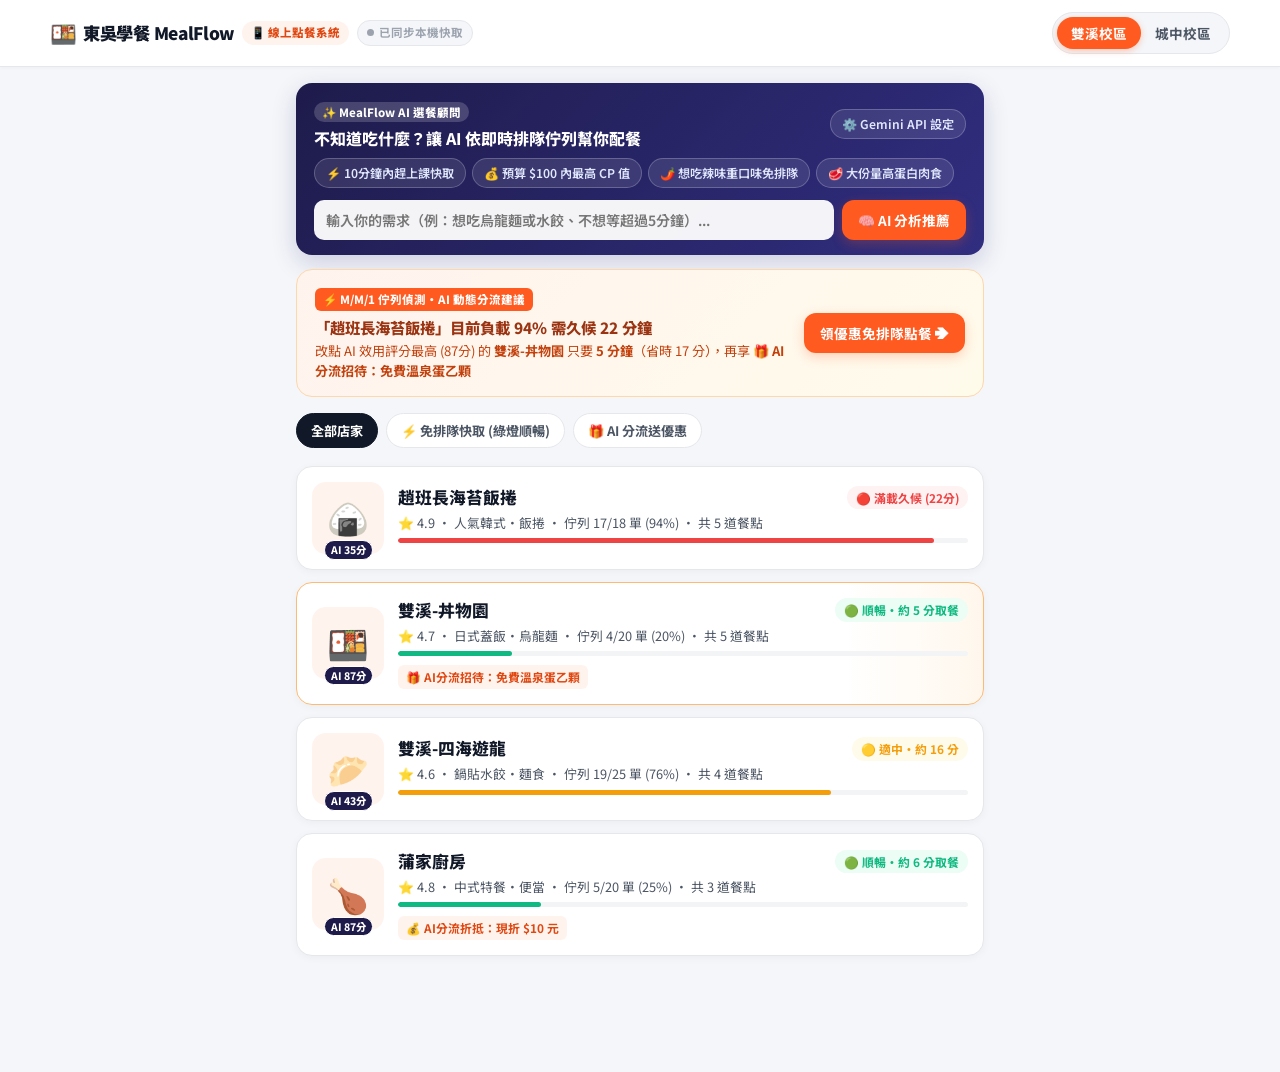
==== commit 109f7ade: "Add files via upload" ====
--- a/order/index.html
+++ b/order/index.html
@@ -3,26 +3,26 @@
 <head>
   <meta charset="UTF-8">
   <meta name="viewport" content="width=device-width, initial-scale=1.0, maximum-scale=1.0, user-scalable=no">
-  <title>東吳學餐 MealFlow｜學生掃碼免排隊點餐</title>
+  <title>東吳學餐 MealFlow｜學生掃碼點餐</title>
   <link rel="preconnect" href="https://fonts.googleapis.com">
   <link rel="preconnect" href="https://fonts.gstatic.com" crossorigin>
   <link href="https://fonts.googleapis.com/css2?family=Noto+Sans+TC:wght@400;500;600;700;800;900&display=swap" rel="stylesheet">
   <link rel="stylesheet" href="../styles.css">
-  <script>window.MEALFLOW_DEFAULT_MODE = 'order';</script>
+  <script>window.MEALFLOW_FORCED_ROUTE = 'order';</script>
 </head>
 <body>
 
   <div id="toast" class="toast"></div>
 
-  <!-- 頂部導覽列 (純學生掃碼點餐端) -->
+  <!-- 頂部導覽列 -->
   <header class="app-header">
     <div class="header-inner">
       <div class="brand-title-group">
-        <a href="./" onclick="navigateToOrderMenu(); return false;" style="text-decoration:none; color:inherit; display:flex; align-items:center; gap:6px;">
+        <a href="./" style="text-decoration:none; color:inherit; display:flex; align-items:center; gap:6px;">
           <span style="font-size:1.35rem;">🍱</span>
-          <span style="font-weight:900; font-size:1.08rem; letter-spacing:-0.3px;">東吳學餐快點</span>
+          <span style="font-weight:900; font-size:1.08rem; letter-spacing:-0.3px;">東吳學餐 MealFlow</span>
         </a>
-        <span class="role-badge" id="headerRoleBadge">📱 掃碼免排隊點餐</span>
+        <span class="role-badge" id="headerRoleBadge">📱 學生掃碼點餐</span>
         <span class="sync-status" title="點擊立即同步雲端資料" style="cursor:pointer;" onclick="syncCloud(true)">
           <span class="sync-dot" id="syncDot"></span>
           <span id="syncText">已同步</span>
@@ -38,112 +38,113 @@
 
   <main class="container">
 
+    <section id="viewPortal" class="view-section">
+      <div id="portalContentBox"></div>
+    </section>
+
     <!-- ==================== 學生掃碼點餐頁 (/order/) ==================== -->
-    <section id="viewOrder" class="view-section active">
-      <!-- 只有當這台裝置剛剛真的送出過訂單，才會顯示返回該筆亂碼訂單網址的浮條 -->
+    <section id="viewOrder" class="view-section">
       <div id="activeOrderFloatingBanner"></div>
 
-      <!-- 真 AI 智慧選餐顧問 -->
-      <div class="ai-concierge-box">
-        <div style="display:flex; justify-content:space-between; align-items:center; gap:8px; flex-wrap:wrap;">
-          <div>
-            <span style="font-size:0.72rem; font-weight:800; background:rgba(255,255,255,0.18); padding:2px 8px; border-radius:999px;">
-              ✨ MealFlow AI 選餐顧問
-            </span>
-            <h3 style="font-size:1rem; font-weight:800; margin-top:4px;">不知道吃什麼？讓 AI 依即時排隊佇列幫你配餐</h3>
+      <!-- 狀態 A：學餐店家總覽與 AI 選餐顧問 -->
+      <div id="storeDirectoryBlock">
+        <div class="ai-concierge-box">
+          <div style="display:flex; justify-content:space-between; align-items:center; gap:8px; flex-wrap:wrap;">
+            <div>
+              <span style="font-size:0.72rem; font-weight:800; background:rgba(255,255,255,0.18); padding:2px 8px; border-radius:999px;">
+                ✨ MealFlow AI 選餐顧問
+              </span>
+              <h3 style="font-size:1rem; font-weight:800; margin-top:4px;">不知道吃什麼？讓 AI 依即時排隊佇列幫你配餐</h3>
+            </div>
+            <button type="button" class="ai-prompt-chip" onclick="promptGeminiKeyConfig()">⚙️ Gemini API 設定</button>
           </div>
-          <button type="button" class="ai-prompt-chip" onclick="promptGeminiKeyConfig()">⚙️ AI 引擎設定</button>
+
+          <div class="ai-chip-row">
+            <button type="button" class="ai-prompt-chip" onclick="askAiConcierge('⚡ 我只剩 10 分鐘就要上課，推薦最快拿到的主餐')">⚡ 10分鐘內趕上課快取</button>
+            <button type="button" class="ai-prompt-chip" onclick="askAiConcierge('💰 預算 $100 元以內、有分流優惠的最高 CP 值正餐')">💰 預算 $100 內最高 CP 值</button>
+            <button type="button" class="ai-prompt-chip" onclick="askAiConcierge('🌶️ 想吃韓式、椒麻或辣味重口味，且不用排隊的餐點')">🌶️ 想吃辣味重口味免排隊</button>
+            <button type="button" class="ai-prompt-chip" onclick="askAiConcierge('🥩 剛運動完想吃大份量肉類補充蛋白質')">🥩 大份量高蛋白肉食</button>
+          </div>
+
+          <div style="display:flex; gap:8px; margin-top:4px;">
+            <input type="text" id="aiUserQueryInput" class="select-input" style="flex:1; background:rgba(255,255,255,0.95); border:none;" placeholder="輸入你的需求（例：想吃烏龍麵或水餃、不想等超過5分鐘）...">
+            <button type="button" class="btn-tip-action" onclick="askAiConcierge()">🧠 AI 分析推薦</button>
+          </div>
+
+          <div id="aiConciergeResponse" class="ai-response-card"></div>
         </div>
 
-        <div class="ai-chip-row">
-          <button type="button" class="ai-prompt-chip" onclick="askAiConcierge('⚡ 我只剩 10 分鐘就要上課，推薦最快拿到的主餐')">⚡ 10分鐘內趕上課快取</button>
-          <button type="button" class="ai-prompt-chip" onclick="askAiConcierge('💰 預算 $100 元以內、有分流優惠的最高 CP 值正餐')">💰 預算 $100 內最高 CP 值</button>
-          <button type="button" class="ai-prompt-chip" onclick="askAiConcierge('🌶️ 想吃韓式、椒麻或辣味重口味，且不用排隊的餐點')">🌶️ 想吃辣味重口味免排隊</button>
-          <button type="button" class="ai-prompt-chip" onclick="askAiConcierge('🥩 剛運動完想吃大份量肉類補充蛋白質')">🥩 大份量高蛋白肉食</button>
+        <div id="aiSmartTipBox"></div>
+
+        <div class="filter-row">
+          <button class="filter-chip active" id="filter-ALL" onclick="setFilter('ALL')">全部店家</button>
+          <button class="filter-chip" id="filter-FAST" onclick="setFilter('FAST')">⚡ 免排隊快取 (綠燈順暢)</button>
+          <button class="filter-chip" id="filter-PROMO" onclick="setFilter('PROMO')">🎁 AI 分流送優惠</button>
         </div>
 
-        <div style="display:flex; gap:8px; margin-top:4px;">
-          <input type="text" id="aiUserQueryInput" class="select-input" style="flex:1; background:rgba(255,255,255,0.95); border:none;" placeholder="輸入你的需求（例：想吃烏龍麵或湯品、不想等超過5分鐘）...">
-          <button type="button" class="btn-tip-action" onclick="askAiConcierge()">🧠 AI 分析推薦</button>
-        </div>
-
-        <div id="aiConciergeResponse" class="ai-response-card"></div>
+        <div id="storeListContainer" class="store-list"></div>
       </div>
 
-      <!-- AI 動態分流智慧推薦橫幅 -->
-      <div id="aiSmartTipBox"></div>
-
-      <!-- 快篩標籤 -->
-      <div class="filter-row">
-        <button class="filter-chip active" id="filter-ALL" onclick="setFilter('ALL')">全部店家</button>
-        <button class="filter-chip" id="filter-FAST" onclick="setFilter('FAST')">⚡ 免排隊快取 (綠燈順暢)</button>
-        <button class="filter-chip" id="filter-PROMO" onclick="setFilter('PROMO')">🎁 AI 分流送優惠</button>
-      </div>
-
-      <!-- 餐廳列表 -->
-      <div id="storeListContainer" class="store-list"></div>
+      <!-- 狀態 B：進入指定餐廳後的「分類菜單展開頁」 -->
+      <div id="inStoreOrderingBlock" style="display:none;"></div>
     </section>
 
-    <!-- ==================== 專屬訂單追蹤頁 (/order/?id=ORD-8f92a1c4...) ==================== -->
+    <!-- ==================== 專屬訂單追蹤頁 (/order/?id=ORD-xxx) ==================== -->
     <section id="viewTicket" class="view-section">
       <div id="singleTicketContainer"></div>
     </section>
 
+    <section id="viewStore" class="view-section"></section>
+
   </main>
 
-  <!-- ==================== 商用菜單點餐抽屜 Modal ==================== -->
-  <div id="menuModal" class="modal-backdrop" onclick="if(event.target===this) closeMenuModal()">
-    <div class="menu-sheet">
-      <div class="sheet-header">
+  <!-- ==================== 學生端底部固定懸浮「查看購物車」橫條 ==================== -->
+  <div id="floatingCartBar" class="floating-cart-bar" style="display:none;">
+    <div class="floating-cart-inner">
+      <button type="button" id="viewCartBtn" class="btn-view-cart" onclick="openCartModal()" disabled>
+        <span id="cartItemCountBadge" class="cart-count-pill">0 份</span>
+        <span>🛒 查看購物車・選取餐方式</span>
+        <span id="cartPreviewTotal" style="font-size:1.2rem; font-weight:900;">NT$ 0</span>
+      </button>
+    </div>
+  </div>
+
+  <!-- ==================== 彈窗 1：餐點客製化選項 Modal (`optionsModal`) ==================== -->
+  <div id="optionsModal" class="modal-overlay" onclick="if(event.target===this) closeOptionsModal()">
+    <div class="modal-card">
+      <div class="modal-header">
         <div>
-          <h3 style="font-size:1.15rem; font-weight:800;" id="sheetStoreName">店家名稱</h3>
-          <div style="font-size:0.78rem; color:var(--text-secondary);" id="sheetStoreMeta">預計等候 5 分鐘</div>
+          <h3 style="font-size:1.2rem; font-weight:900;" id="optModalTitle">餐點名稱</h3>
+          <div style="font-size:0.78rem; color:var(--text-secondary);" id="optModalSubtitle">基本價格</div>
         </div>
-        <button class="sheet-close" onclick="closeMenuModal()">✕</button>
+        <button type="button" onclick="closeOptionsModal()" style="border:none; background:#F3F4F6; width:34px; height:34px; border-radius:50%; font-size:1.1rem; font-weight:900;">✕</button>
       </div>
+      <div class="modal-body" id="optModalContent"></div>
+      <div class="modal-footer">
+        <button type="button" id="confirmOptionsBtn" class="btn-tip-action" style="width:100%; padding:14px; font-size:1rem;" onclick="confirmOptionsModal()">
+          確認加入
+        </button>
+      </div>
+    </div>
+  </div>
 
-      <div class="menu-cat-bar">
-        <button type="button" class="cat-tab active" id="catTab-ALL" onclick="setMenuCatFilter('ALL')">📋 全部餐點</button>
-        <button type="button" class="cat-tab" id="catTab-主餐" onclick="setMenuCatFilter('主餐')">🍱 招牌主餐系列</button>
-        <button type="button" class="cat-tab" id="catTab-小食/湯飲" onclick="setMenuCatFilter('小食/湯飲')">🥟 單點小菜與湯飲</button>
+  <!-- ==================== 彈窗 2：購物車抽屜 Modal (`cartModal`) ==================== -->
+  <div id="cartModal" class="modal-overlay bottom-sheet" onclick="if(event.target===this) closeCartModal()">
+    <div class="modal-card">
+      <div class="modal-header">
+        <h2 style="font-size:1.3rem; font-weight:900; display:flex; align-items:center; gap:8px;">
+          <span>🛒</span> 確認購物車明細
+        </h2>
+        <button type="button" onclick="closeCartModal()" style="border:none; background:#F3F4F6; width:36px; height:36px; border-radius:50%; font-size:1.2rem; font-weight:900;">✕</button>
       </div>
-
-      <div class="sheet-body">
-        <div id="sheetPromoBanner" style="display:none; background:var(--brand-light); color:var(--brand-dark); padding:10px 12px; border-radius:10px; font-size:0.84rem; font-weight:700; margin-bottom:12px;"></div>
-        <div id="sheetCongestedWarning" style="display:none; background:var(--red-bg); color:var(--red); padding:10px 12px; border-radius:10px; font-size:0.82rem; font-weight:700; margin-bottom:12px;"></div>
-        
-        <div id="sheetMenuContainer"></div>
-
-        <div class="checkout-options">
-          <div>
-            <label class="field-label">⏰ 預計取餐時段</label>
-            <select id="pickupSlotSelect" class="select-input">
-              <option value="立即製作">⚡ 立即製作</option>
-              <option value="12:10 下課取餐">12:10 下課取餐</option>
-              <option value="12:25 預約取餐">12:25 預約取餐</option>
-              <option value="13:00 離峰取餐">13:00 離峰取餐</option>
-            </select>
-          </div>
-          <div>
-            <label class="field-label">💳 結帳付款方式</label>
-            <select id="paymentSelect" class="select-input">
-              <option value="LINE Pay">LINE Pay</option>
-              <option value="現場現金付款">現場現金付款</option>
-              <option value="街口支付">街口支付</option>
-              <option value="Apple Pay">Apple Pay</option>
-            </select>
-          </div>
+      <div class="modal-body" style="background:var(--bg-page);" id="cartPageList"></div>
+      <div class="modal-footer">
+        <div style="display:flex; justify-content:space-between; align-items:center; margin-bottom:12px;">
+          <span style="font-size:1.05rem; font-weight:800;">應付總計金額</span>
+          <span id="cartModalTotal" style="font-size:1.55rem; font-weight:900; color:var(--red);">NT$ 0</span>
         </div>
-      </div>
-
-      <div class="sheet-footer">
-        <div>
-          <div style="font-size:0.74rem; color:var(--text-secondary);">應付總計 <span id="sheetDiscountNote" style="color:var(--brand); font-weight:700;"></span></div>
-          <div style="font-size:1.4rem; font-weight:900;" id="sheetTotalPrice">$0</div>
-        </div>
-        <button class="btn-submit-order" id="submitOrderBtn" onclick="placeOrder()">
-          <span>🛒 確認送出預訂</span>
-          <span>領取餐號 ➔</span>
+        <button type="button" id="finalSubmitOrderBtn" class="btn-tip-action" style="width:100%; padding:15px; font-size:1.05rem;" onclick="submitStudentCartOrder()">
+          確認餐點並送出訂單
         </button>
       </div>
     </div>
--- a/styles.css
+++ b/styles.css
@@ -1,4 +1,4 @@
-/* 東吳學餐 MealFlow v4.0 - 商用掃碼點餐 + 櫃檯 POS 收銀 + AI 決策系統樣式表 */
+/* 東吳學餐 MealFlow v5.0 - 商用點餐系統 + 購物車抽屜 + 專業收銀 POS + AI 菜單辨識樣式表 */
 :root {
   --brand: #FF5A1F;
   --brand-light: #FFF3EE;
@@ -9,22 +9,22 @@
   --amber-bg: #FFFBEB;
   --red: #EF4444;
   --red-bg: #FEF2F2;
-  --purple: #6366F1;
-  --purple-bg: #EEF2FF;
+  --indigo: #4F46E5;
+  --indigo-bg: #EEF2FF;
   
-  --bg-page: #F4F5F7;
+  --bg-page: #F4F6F9;
   --bg-card: #FFFFFF;
   --text-primary: #111827;
   --text-secondary: #4B5563;
   --text-muted: #9CA3AF;
   --border: #E5E7EB;
 
-  --radius-xl: 20px;
+  --radius-xl: 22px;
   --radius-lg: 16px;
   --radius-md: 12px;
   --shadow-sm: 0 2px 8px rgba(0, 0, 0, 0.04);
   --shadow-md: 0 8px 24px rgba(0, 0, 0, 0.07);
-  --shadow-float: 0 14px 34px rgba(17, 24, 39, 0.22);
+  --shadow-float: 0 16px 36px rgba(17, 24, 39, 0.25);
 }
 
 * { box-sizing: border-box; margin: 0; padding: 0; -webkit-tap-highlight-color: transparent; }
@@ -33,8 +33,11 @@
   background-color: var(--bg-page);
   color: var(--text-primary);
   line-height: 1.5;
-  padding-bottom: 60px;
-}
+  padding-bottom: 100px;
+}
+
+button { cursor: pointer; font-family: inherit; user-select: none; }
+input, select, textarea { font-family: inherit; }
 
 /* ==================== 頂部導覽列 ==================== */
 .app-header {
@@ -47,7 +50,7 @@
   box-shadow: 0 1px 4px rgba(0,0,0,0.03);
 }
 .header-inner {
-  max-width: 1120px;
+  max-width: 1180px;
   margin: 0 auto;
   display: flex;
   justify-content: space-between;
@@ -75,16 +78,11 @@
   align-items: center;
   gap: 5px;
   background: var(--bg-page);
-  padding: 3px 8px;
-  border-radius: 999px;
-  border: 1px solid var(--border);
-}
-.sync-dot {
-  width: 7px;
-  height: 7px;
-  border-radius: 50%;
-  background: var(--green);
-}
+  padding: 3px 9px;
+  border-radius: 999px;
+  border: 1px solid var(--border);
+}
+.sync-dot { width: 7px; height: 7px; border-radius: 50%; background: var(--green); }
 .sync-dot.syncing { background: var(--amber); animation: pulse 1s infinite; }
 .sync-dot.offline { background: var(--text-muted); }
 
@@ -103,7 +101,6 @@
   font-size: 0.85rem;
   font-weight: 700;
   color: var(--text-secondary);
-  cursor: pointer;
   transition: 0.2s;
 }
 .campus-btn.active {
@@ -114,12 +111,12 @@
 
 /* ==================== 主容器 ==================== */
 .container {
-  max-width: 760px;
+  max-width: 720px;
   margin: 0 auto;
-  padding: 16px 16px;
+  padding: 16px;
 }
 .container.wide-pos {
-  max-width: 1140px;
+  max-width: 1200px;
 }
 .view-section { display: none; }
 .view-section.active { display: block; animation: fadeIn 0.2s ease; }
@@ -135,10 +132,7 @@
   flex-direction: column;
   justify-content: space-between;
 }
-.portal-card:hover {
-  transform: translateY(-3px);
-  box-shadow: var(--shadow-md);
-}
+.portal-card:hover { transform: translateY(-3px); box-shadow: var(--shadow-md); }
 
 /* ==================== 進行中訂單提示條 ==================== */
 .active-order-strip {
@@ -154,9 +148,7 @@
   cursor: pointer;
   box-shadow: var(--shadow-md);
 }
-.active-order-strip.ready {
-  background: var(--green);
-}
+.active-order-strip.ready { background: var(--green); }
 .strip-num {
   background: rgba(255, 255, 255, 0.2);
   padding: 4px 10px;
@@ -165,14 +157,14 @@
   font-size: 1.05rem;
 }
 
-/* ==================== 真 AI 智慧選餐顧問面板 ==================== */
+/* ==================== AI 選餐顧問與分流橫幅 ==================== */
 .ai-concierge-box {
   background: linear-gradient(135deg, #1E1B4B 0%, #312E81 100%);
   color: #FFFFFF;
   border-radius: var(--radius-lg);
-  padding: 16px 18px;
-  margin-bottom: 16px;
-  box-shadow: 0 8px 24px rgba(49, 46, 129, 0.22);
+  padding: 15px 18px;
+  margin-bottom: 14px;
+  box-shadow: 0 8px 24px rgba(49, 46, 129, 0.2);
 }
 .ai-chip-row {
   display: flex;
@@ -190,16 +182,11 @@
   border-radius: 999px;
   font-size: 0.76rem;
   font-weight: 600;
-  cursor: pointer;
   white-space: nowrap;
-  transition: 0.15s;
-}
-.ai-prompt-chip:hover {
-  background: rgba(255,255,255,0.22);
-  color: #FFFFFF;
-}
+}
+.ai-prompt-chip:hover { background: rgba(255,255,255,0.22); color: #FFFFFF; }
 .ai-response-card {
-  background: rgba(255,255,255,0.96);
+  background: rgba(255,255,255,0.97);
   color: var(--text-primary);
   border-radius: var(--radius-md);
   padding: 12px 14px;
@@ -208,7 +195,6 @@
 }
 .ai-response-card.show { display: block; animation: fadeIn 0.25s ease; }
 
-/* ==================== AI 免排隊推薦橫幅 ==================== */
 .smart-tip-card {
   background: linear-gradient(135deg, #FFF3EE 0%, #FFFBEB 100%);
   border: 1.5px solid #FED7AA;
@@ -233,16 +219,8 @@
   border-radius: 6px;
   margin-bottom: 5px;
 }
-.smart-tip-title {
-  font-size: 0.96rem;
-  font-weight: 800;
-  color: #9A3412;
-  margin-bottom: 2px;
-}
-.smart-tip-desc {
-  font-size: 0.82rem;
-  color: #C2410C;
-}
+.smart-tip-title { font-size: 0.96rem; font-weight: 800; color: #9A3412; margin-bottom: 2px; }
+.smart-tip-desc { font-size: 0.82rem; color: #C2410C; }
 .btn-tip-action {
   background: var(--brand);
   color: #FFFFFF;
@@ -251,14 +229,13 @@
   border-radius: var(--radius-md);
   font-size: 0.85rem;
   font-weight: 700;
-  cursor: pointer;
   white-space: nowrap;
   box-shadow: 0 4px 12px rgba(255, 90, 31, 0.25);
   transition: 0.15s;
 }
-.btn-tip-action:disabled { opacity: 0.6; cursor: not-allowed; }
-
-/* ==================== 分類快篩膠囊 ==================== */
+.btn-tip-action:disabled { opacity: 0.55; cursor: not-allowed; }
+
+/* ==================== 篩選膠囊與店家列表 ==================== */
 .filter-row {
   display: flex;
   gap: 8px;
@@ -276,22 +253,11 @@
   font-size: 0.82rem;
   font-weight: 700;
   color: var(--text-secondary);
-  cursor: pointer;
   white-space: nowrap;
-  transition: 0.15s;
-}
-.filter-chip.active {
-  background: var(--text-primary);
-  color: #FFFFFF;
-  border-color: var(--text-primary);
-}
-
-/* ==================== 餐廳列表卡片 ==================== */
-.store-list {
-  display: flex;
-  flex-direction: column;
-  gap: 12px;
-}
+}
+.filter-chip.active { background: var(--text-primary); color: #FFFFFF; border-color: var(--text-primary); }
+
+.store-list { display: flex; flex-direction: column; gap: 12px; }
 .store-card {
   background: var(--bg-card);
   border-radius: var(--radius-lg);
@@ -304,14 +270,8 @@
   cursor: pointer;
   transition: transform 0.15s ease, box-shadow 0.15s ease;
 }
-.store-card:hover {
-  transform: translateY(-2px);
-  box-shadow: var(--shadow-md);
-}
-.store-card.recommended {
-  border-color: #FDBA74;
-  background: linear-gradient(to right, #FFFFFF 80%, #FFF7ED 100%);
-}
+.store-card:hover { transform: translateY(-2px); box-shadow: var(--shadow-md); }
+.store-card.recommended { border-color: #FDBA74; background: linear-gradient(to right, #FFFFFF 80%, #FFF7ED 100%); }
 .store-thumb {
   width: 72px;
   height: 72px;
@@ -336,324 +296,227 @@
   border: 1.5px solid #FFFFFF;
 }
 .store-info { flex: 1; min-width: 0; }
-.store-header-row {
-  display: flex;
-  justify-content: space-between;
-  align-items: center;
-  gap: 8px;
-  margin-bottom: 3px;
-}
-.store-name {
-  font-size: 1.05rem;
-  font-weight: 800;
-  color: var(--text-primary);
-  white-space: nowrap;
-  overflow: hidden;
-  text-overflow: ellipsis;
-}
-.wait-pill {
-  padding: 3px 9px;
-  border-radius: 999px;
-  font-size: 0.74rem;
-  font-weight: 700;
-  white-space: nowrap;
-  flex-shrink: 0;
-}
+.store-header-row { display: flex; justify-content: space-between; align-items: center; gap: 8px; margin-bottom: 3px; }
+.store-name { font-size: 1.05rem; font-weight: 800; color: var(--text-primary); white-space: nowrap; overflow: hidden; text-overflow: ellipsis; }
+.wait-pill { padding: 3px 9px; border-radius: 999px; font-size: 0.74rem; font-weight: 700; white-space: nowrap; flex-shrink: 0; }
 .wait-free { background: var(--green-bg); color: var(--green); }
 .wait-mod { background: var(--amber-bg); color: var(--amber); }
 .wait-full { background: var(--red-bg); color: var(--red); }
-
-.store-meta {
-  font-size: 0.8rem;
-  color: var(--text-secondary);
-  margin-bottom: 6px;
-}
-.load-bar-wrap {
+.store-meta { font-size: 0.8rem; color: var(--text-secondary); margin-bottom: 6px; }
+.load-bar-wrap { width: 100%; height: 5px; background: #F3F4F6; border-radius: 999px; overflow: hidden; margin-bottom: 7px; }
+.load-bar-fill { height: 100%; border-radius: 999px; transition: width 0.3s ease; }
+.promo-tag { display: inline-flex; align-items: center; gap: 4px; background: var(--brand-light); color: var(--brand-dark); font-size: 0.74rem; font-weight: 700; padding: 3px 8px; border-radius: 6px; }
+
+/* ==================== 學生進入餐廳後的「分類菜單頁面」與底部懸浮購物車 ==================== */
+.in-store-banner {
+  background: var(--bg-card);
+  border-radius: var(--radius-lg);
+  border: 1px solid var(--border);
+  padding: 16px;
+  margin-bottom: 16px;
+  box-shadow: var(--shadow-sm);
+}
+.category-group-title {
+  font-size: 1.15rem;
+  font-weight: 900;
+  color: var(--brand-dark);
+  border-bottom: 2px solid #FED7AA;
+  padding-bottom: 6px;
+  margin: 20px 0 12px;
+  display: flex;
+  align-items: center;
+  gap: 6px;
+}
+.menu-item-card {
+  background: var(--bg-card);
+  border: 1px solid var(--border);
+  border-radius: var(--radius-lg);
+  padding: 12px;
+  display: flex;
+  gap: 14px;
+  cursor: pointer;
+  transition: all 0.15s ease;
+  box-shadow: var(--shadow-sm);
+}
+.menu-item-card:hover { box-shadow: var(--shadow-md); border-color: #FDBA74; }
+.menu-item-card:active { transform: scale(0.985); }
+.menu-img-box {
+  width: 88px;
+  height: 88px;
+  border-radius: 12px;
+  background: #FFF7ED;
+  border: 1px solid #FFEDD5;
+  flex-shrink: 0;
+  position: relative;
+  overflow: hidden;
+  display: flex;
+  align-items: center;
+  justify-content: center;
+  font-size: 2.3rem;
+}
+.menu-img-box img { width: 100%; height: 100%; object-fit: cover; }
+.menu-plus-badge {
+  position: absolute;
+  bottom: 5px;
+  right: 5px;
+  background: var(--brand);
+  color: #FFFFFF;
+  width: 24px;
+  height: 24px;
+  border-radius: 50%;
+  display: flex;
+  align-items: center;
+  justify-content: center;
+  font-size: 0.9rem;
+  font-weight: 900;
+  box-shadow: 0 2px 6px rgba(0,0,0,0.2);
+}
+
+/* 底部固定懸浮「查看購物車」按鈕列 (完全比照參考程式設計) */
+.floating-cart-bar {
+  position: fixed;
+  bottom: 0;
+  left: 0;
+  right: 0;
+  padding: 12px 16px 16px;
+  background: rgba(255, 255, 255, 0.95);
+  backdrop-filter: blur(10px);
+  border-top: 1px solid var(--border);
+  box-shadow: 0 -6px 20px rgba(0, 0, 0, 0.06);
+  z-index: 140;
+}
+.floating-cart-inner {
+  max-width: 680px;
+  margin: 0 auto;
+}
+.btn-view-cart {
   width: 100%;
-  height: 5px;
-  background: #F3F4F6;
-  border-radius: 999px;
-  overflow: hidden;
-  margin-bottom: 7px;
-}
-.load-bar-fill {
-  height: 100%;
-  border-radius: 999px;
-  transition: width 0.3s ease;
-}
-.promo-tag {
-  display: inline-flex;
-  align-items: center;
-  gap: 4px;
-  background: var(--brand-light);
+  padding: 15px 22px;
+  background: var(--brand);
+  color: #FFFFFF;
+  border: none;
+  border-radius: 18px;
+  font-size: 1.05rem;
+  font-weight: 800;
+  box-shadow: 0 8px 22px rgba(255, 90, 31, 0.32);
+  display: flex;
+  justify-content: space-between;
+  align-items: center;
+  transition: 0.2s;
+}
+.btn-view-cart:disabled {
+  background: #9CA3AF;
+  box-shadow: none;
+  opacity: 0.65;
+  cursor: not-allowed;
+}
+.cart-count-pill {
+  background: #FFFFFF;
   color: var(--brand-dark);
-  font-size: 0.74rem;
-  font-weight: 700;
-  padding: 3px 8px;
-  border-radius: 6px;
-}
-
-/* ==================== 真實商用點餐專頁 (Store Menu + 客製化 + 底部購物車) ==================== */
-.modal-backdrop {
+  padding: 3px 12px;
+  border-radius: 999px;
+  font-size: 0.85rem;
+  font-weight: 900;
+}
+
+/* ==================== 彈窗共用遮罩 (Options Modal / Cart Modal / Editor Modal) ==================== */
+.modal-overlay {
   position: fixed;
   inset: 0;
-  background: rgba(17, 24, 39, 0.55);
-  z-index: 200;
+  background: rgba(17, 24, 39, 0.6);
+  z-index: 9000;
   display: none;
+  justify-content: center;
+  align-items: center;
+  padding: 16px;
+}
+.modal-overlay.open { display: flex; animation: fadeIn 0.2s ease; }
+.modal-overlay.bottom-sheet {
   align-items: flex-end;
-  justify-content: center;
-}
-.modal-backdrop.open { display: flex; animation: fadeIn 0.2s ease; }
-.menu-sheet {
-  background: var(--bg-page);
+  padding: 0;
+}
+.modal-card {
+  background: #FFFFFF;
   width: 100%;
-  max-width: 720px;
-  border-radius: 24px 24px 0 0;
-  height: 92vh;
+  max-width: 480px;
+  max-height: 90vh;
+  border-radius: 20px;
+  box-shadow: var(--shadow-float);
   display: flex;
   flex-direction: column;
   overflow: hidden;
+}
+.modal-overlay.bottom-sheet .modal-card {
+  max-width: 680px;
+  border-radius: 26px 26px 0 0;
+  height: 88vh;
   animation: slideUp 0.25s cubic-bezier(0.16, 1, 0.3, 1);
 }
-.sheet-header {
-  background: var(--bg-card);
+.modal-header {
   padding: 16px 20px;
   border-bottom: 1px solid var(--border);
   display: flex;
   justify-content: space-between;
   align-items: center;
-}
-.sheet-close {
-  width: 34px;
-  height: 34px;
-  border-radius: 50%;
-  border: none;
-  background: var(--bg-page);
-  font-size: 1rem;
-  cursor: pointer;
-}
-.menu-cat-bar {
-  background: var(--bg-card);
-  padding: 8px 20px;
-  border-bottom: 1px solid var(--border);
-  display: flex;
-  gap: 8px;
-  overflow-x: auto;
-  scrollbar-width: none;
-}
-.menu-cat-bar::-webkit-scrollbar { display: none; }
-.cat-tab {
-  border: none;
-  background: var(--bg-page);
-  color: var(--text-secondary);
-  padding: 5px 12px;
-  border-radius: 999px;
-  font-size: 0.8rem;
-  font-weight: 700;
-  cursor: pointer;
-  white-space: nowrap;
-}
-.cat-tab.active {
-  background: var(--brand);
-  color: #FFFFFF;
-}
-.sheet-body {
-  padding: 14px 16px 30px;
+  background: #FFFFFF;
+}
+.modal-body {
+  padding: 18px 20px;
   overflow-y: auto;
   flex: 1;
 }
-.menu-card-grid {
-  display: flex;
-  flex-direction: column;
-  gap: 10px;
-}
-.menu-dish-card {
-  background: var(--bg-card);
-  border-radius: var(--radius-md);
-  padding: 14px;
-  border: 1px solid var(--border);
-  display: flex;
-  justify-content: space-between;
-  align-items: center;
-  gap: 12px;
-}
-.dish-icon-box {
-  width: 58px;
-  height: 58px;
+.modal-footer {
+  padding: 16px 20px;
+  border-top: 1px solid var(--border);
+  background: #FFFFFF;
+}
+
+.option-label-row {
+  display: flex;
+  align-items: center;
+  justify-content: space-between;
+  padding: 12px 14px;
+  border: 1.5px solid var(--border);
   border-radius: 12px;
-  background: #FFF7ED;
-  display: flex;
-  align-items: center;
-  justify-content: center;
-  font-size: 1.75rem;
-  flex-shrink: 0;
-}
-.item-title { font-size: 0.96rem; font-weight: 800; margin-bottom: 2px; }
-.item-desc { font-size: 0.76rem; color: var(--text-secondary); margin-bottom: 4px; }
-.item-tag {
-  display: inline-block;
-  font-size: 0.7rem;
-  font-weight: 700;
-  color: var(--brand-dark);
-  background: var(--brand-light);
-  padding: 1px 6px;
-  border-radius: 4px;
-  margin-left: 4px;
-}
-.item-price { font-size: 0.95rem; font-weight: 900; color: var(--brand); }
-.btn-add-dish {
-  background: var(--brand);
-  color: #FFFFFF;
-  border: none;
-  padding: 7px 13px;
-  border-radius: 999px;
-  font-size: 0.8rem;
-  font-weight: 800;
+  margin-bottom: 8px;
   cursor: pointer;
-  white-space: nowrap;
-}
-
-/* 客製化選項區 (份量/辣度/加購/備註) */
-.custom-options-box {
-  background: var(--bg-card);
-  border-radius: var(--radius-md);
-  border: 1px solid var(--border);
-  padding: 14px;
-  margin-top: 14px;
-}
-.opt-pill-row {
-  display: flex;
-  gap: 6px;
-  flex-wrap: wrap;
-  margin-top: 6px;
-  margin-bottom: 12px;
-}
-.opt-pill {
-  border: 1px solid var(--border);
-  background: var(--bg-page);
-  color: var(--text-secondary);
-  padding: 5px 11px;
-  border-radius: 8px;
-  font-size: 0.78rem;
-  font-weight: 700;
-  cursor: pointer;
-}
-.opt-pill.active {
+  transition: 0.15s;
+}
+.option-label-row:hover { background: #F9FAFB; }
+.option-label-row.checked {
   border-color: var(--brand);
   background: var(--brand-light);
-  color: var(--brand-dark);
-}
-
-.checkout-options {
-  background: var(--bg-card);
-  border: 1px solid var(--border);
-  padding: 14px;
-  border-radius: var(--radius-md);
-  margin-top: 12px;
-  display: grid;
-  grid-template-columns: 1fr 1fr;
-  gap: 10px;
-}
+}
+
+.select-input {
+  width: 100%;
+  padding: 9px 12px;
+  border-radius: 10px;
+  border: 1.5px solid var(--border);
+  background: #FFFFFF;
+  font-size: 0.88rem;
+  font-weight: 600;
+  outline: none;
+}
+.select-input:focus { border-color: var(--brand); }
 .field-label {
-  font-size: 0.76rem;
-  font-weight: 700;
+  font-size: 0.78rem;
+  font-weight: 800;
   color: var(--text-secondary);
   margin-bottom: 4px;
   display: block;
 }
-.select-input {
-  width: 100%;
-  padding: 8px 10px;
-  border-radius: 8px;
-  border: 1px solid var(--border);
+
+/* ==================== 店家端：真・商用平板 POS 機介面 + 廚房 KDS + 菜單管理 ==================== */
+.store-mode-tabs {
+  display: flex;
+  gap: 6px;
+  margin-bottom: 14px;
   background: #FFFFFF;
-  font-family: inherit;
-  font-size: 0.84rem;
-  font-weight: 600;
-}
-.sheet-footer {
-  padding: 12px 20px;
-  border-top: 1px solid var(--border);
-  background: var(--bg-card);
-  display: flex;
-  justify-content: space-between;
-  align-items: center;
-  gap: 16px;
-}
-.btn-submit-order {
-  flex: 1;
-  background: #111827;
-  color: #FFFFFF;
-  border: none;
-  padding: 14px 20px;
-  border-radius: var(--radius-md);
-  font-size: 0.96rem;
-  font-weight: 800;
-  cursor: pointer;
-  display: flex;
-  justify-content: space-between;
-  align-items: center;
-}
-.btn-submit-order:disabled { opacity: 0.6; cursor: not-allowed; }
-
-/* ==================== 專屬訂單追蹤卡 (/order/?id=ORD-xxx) ==================== */
-.ticket-tracker-card {
-  background: var(--bg-card);
-  border-radius: var(--radius-xl);
-  border: 1px solid var(--border);
-  padding: 24px 20px;
-  box-shadow: var(--shadow-md);
-}
-.tracker-steps {
-  display: flex;
-  align-items: center;
-  justify-content: space-between;
-  padding: 20px 8px 6px;
-}
-.tracker-step {
-  display: flex;
-  flex-direction: column;
-  align-items: center;
-  gap: 6px;
-  color: var(--text-muted);
-  font-size: 0.78rem;
-  font-weight: 700;
-}
-.tracker-step .step-circle {
-  width: 34px;
-  height: 34px;
-  border-radius: 50%;
-  background: #F3F4F6;
-  color: var(--text-muted);
-  display: flex;
-  align-items: center;
-  justify-content: center;
-  font-weight: 800;
-  font-size: 0.9rem;
-}
-.tracker-step.active { color: var(--brand-dark); }
-.tracker-step.active .step-circle { background: var(--brand); color: #FFFFFF; }
-.tracker-step.active.ready { color: var(--green); }
-.tracker-step.active.ready .step-circle { background: var(--green); color: #FFFFFF; }
-.tracker-line {
-  flex: 1;
-  height: 3px;
-  background: #E5E7EB;
-  margin: 0 8px 20px;
-  border-radius: 999px;
-}
-.tracker-line.active { background: var(--brand); }
-.tracker-line.active.ready { background: var(--green); }
-
-/* ==================== 店家端：商用 POS 櫃檯點餐收銀 + KDS 雙模式 (/store/) ==================== */
-.store-mode-tabs {
-  display: flex;
-  gap: 8px;
-  margin-bottom: 16px;
-  background: var(--bg-card);
   padding: 6px;
   border-radius: var(--radius-md);
   border: 1px solid var(--border);
+  overflow-x: auto;
 }
 .store-mode-btn {
   flex: 1;
@@ -661,10 +524,10 @@
   background: transparent;
   padding: 10px 14px;
   border-radius: 8px;
-  font-size: 0.9rem;
+  font-size: 0.88rem;
   font-weight: 800;
   color: var(--text-secondary);
-  cursor: pointer;
+  white-space: nowrap;
   transition: 0.15s;
 }
 .store-mode-btn.active {
@@ -672,47 +535,73 @@
   color: #FFFFFF;
 }
 
-.pos-workspace {
+/* 商用 POS 雙欄高密度收銀機 */
+.pos-terminal {
   display: grid;
-  grid-template-columns: 1.35fr 1fr;
+  grid-template-columns: 1fr 390px;
   gap: 16px;
-  align-items: start;
-}
-@media (max-width: 820px) {
-  .pos-workspace { grid-template-columns: 1fr; }
-}
-.pos-menu-grid {
+  background: #1E293B;
+  padding: 16px;
+  border-radius: var(--radius-xl);
+  color: #F8FAFC;
+  box-shadow: var(--shadow-float);
+  min-height: 620px;
+}
+@media (max-width: 900px) {
+  .pos-terminal { grid-template-columns: 1fr; }
+}
+.pos-cat-strip {
+  display: flex;
+  gap: 8px;
+  overflow-x: auto;
+  padding-bottom: 12px;
+  border-bottom: 1px solid #334155;
+  margin-bottom: 14px;
+}
+.pos-cat-btn {
+  background: #334155;
+  color: #CBD5E1;
+  border: none;
+  padding: 8px 16px;
+  border-radius: 10px;
+  font-size: 0.86rem;
+  font-weight: 800;
+  white-space: nowrap;
+}
+.pos-cat-btn.active {
+  background: var(--brand);
+  color: #FFFFFF;
+}
+.pos-item-grid {
   display: grid;
-  grid-template-columns: repeat(auto-fill, minmax(150px, 1fr));
+  grid-template-columns: repeat(auto-fill, minmax(155px, 1fr));
   gap: 10px;
 }
-.pos-tile-btn {
-  background: var(--bg-card);
-  border: 2px solid var(--border);
-  border-radius: var(--radius-md);
-  padding: 14px 12px;
+.pos-key-tile {
+  background: #0F172A;
+  border: 2px solid #334155;
+  border-top: 5px solid var(--brand);
+  border-radius: 12px;
+  padding: 12px;
   text-align: left;
-  cursor: pointer;
-  transition: 0.12s;
+  color: #F8FAFC;
+  min-height: 104px;
   display: flex;
   flex-direction: column;
   justify-content: space-between;
-  min-height: 96px;
-}
-.pos-tile-btn:hover {
-  border-color: var(--brand);
-  background: #FFFDFB;
-}
-.pos-tile-btn:active {
-  transform: scale(0.97);
-}
-.pos-ticket-panel {
-  background: var(--bg-card);
-  border: 2px solid #111827;
-  border-radius: var(--radius-lg);
+  transition: 0.1s;
+}
+.pos-key-tile:hover { border-color: #FDBA74; background: #1E293B; }
+.pos-key-tile:active { transform: scale(0.96); }
+
+.pos-receipt-pane {
+  background: #FFFFFF;
+  color: #111827;
+  border-radius: 16px;
   padding: 16px;
-  position: sticky;
-  top: 74px;
+  display: flex;
+  flex-direction: column;
+  justify-content: space-between;
 }
 
 .merchant-box {
@@ -734,27 +623,34 @@
   border: 1.5px solid var(--border);
   background: var(--bg-page);
   text-align: left;
-  cursor: pointer;
-  transition: 0.15s;
-}
-.promo-pill-btn.active {
-  border-color: var(--brand);
-  background: var(--brand-light);
-}
-.capacity-controls {
-  display: grid;
-  grid-template-columns: 1fr 1fr;
-  gap: 12px;
-  margin-top: 12px;
-  padding-top: 12px;
-  border-top: 1px dashed var(--border);
-}
+}
+.promo-pill-btn.active { border-color: var(--brand); background: var(--brand-light); }
+
+/* 訂單追蹤卡 */
+.ticket-tracker-card {
+  background: var(--bg-card);
+  border-radius: var(--radius-xl);
+  border: 1px solid var(--border);
+  padding: 24px 20px;
+  box-shadow: var(--shadow-md);
+}
+.tracker-steps { display: flex; align-items: center; justify-content: space-between; padding: 20px 8px 6px; }
+.tracker-step { display: flex; flex-direction: column; align-items: center; gap: 6px; color: var(--text-muted); font-size: 0.78rem; font-weight: 700; }
+.tracker-step .step-circle { width: 34px; height: 34px; border-radius: 50%; background: #F3F4F6; color: var(--text-muted); display: flex; align-items: center; justify-content: center; font-weight: 800; font-size: 0.9rem; }
+.tracker-step.active { color: var(--brand-dark); }
+.tracker-step.active .step-circle { background: var(--brand); color: #FFFFFF; }
+.tracker-step.active.ready { color: var(--green); }
+.tracker-step.active.ready .step-circle { background: var(--green); color: #FFFFFF; }
+.tracker-line { flex: 1; height: 3px; background: #E5E7EB; margin: 0 8px 20px; border-radius: 999px; }
+.tracker-line.active { background: var(--brand); }
+.tracker-line.active.ready { background: var(--green); }
+
 .demo-sim-bar {
   background: #111827;
   color: #FFFFFF;
   border-radius: var(--radius-md);
   padding: 12px 16px;
-  margin-bottom: 16px;
+  margin-bottom: 14px;
   display: flex;
   justify-content: space-between;
   align-items: center;
@@ -769,12 +665,8 @@
   border-radius: 999px;
   font-size: 0.78rem;
   font-weight: 700;
-  cursor: pointer;
-}
-.demo-btn.peak {
-  background: var(--brand);
-  border-color: var(--brand);
-}
+}
+.demo-btn.peak { background: var(--brand); border-color: var(--brand); }
 
 /* Toast */
 .toast {
@@ -788,7 +680,7 @@
   border-radius: 999px;
   font-size: 0.86rem;
   font-weight: 600;
-  z-index: 999;
+  z-index: 10000;
   box-shadow: var(--shadow-md);
   display: none;
   max-width: 90vw;
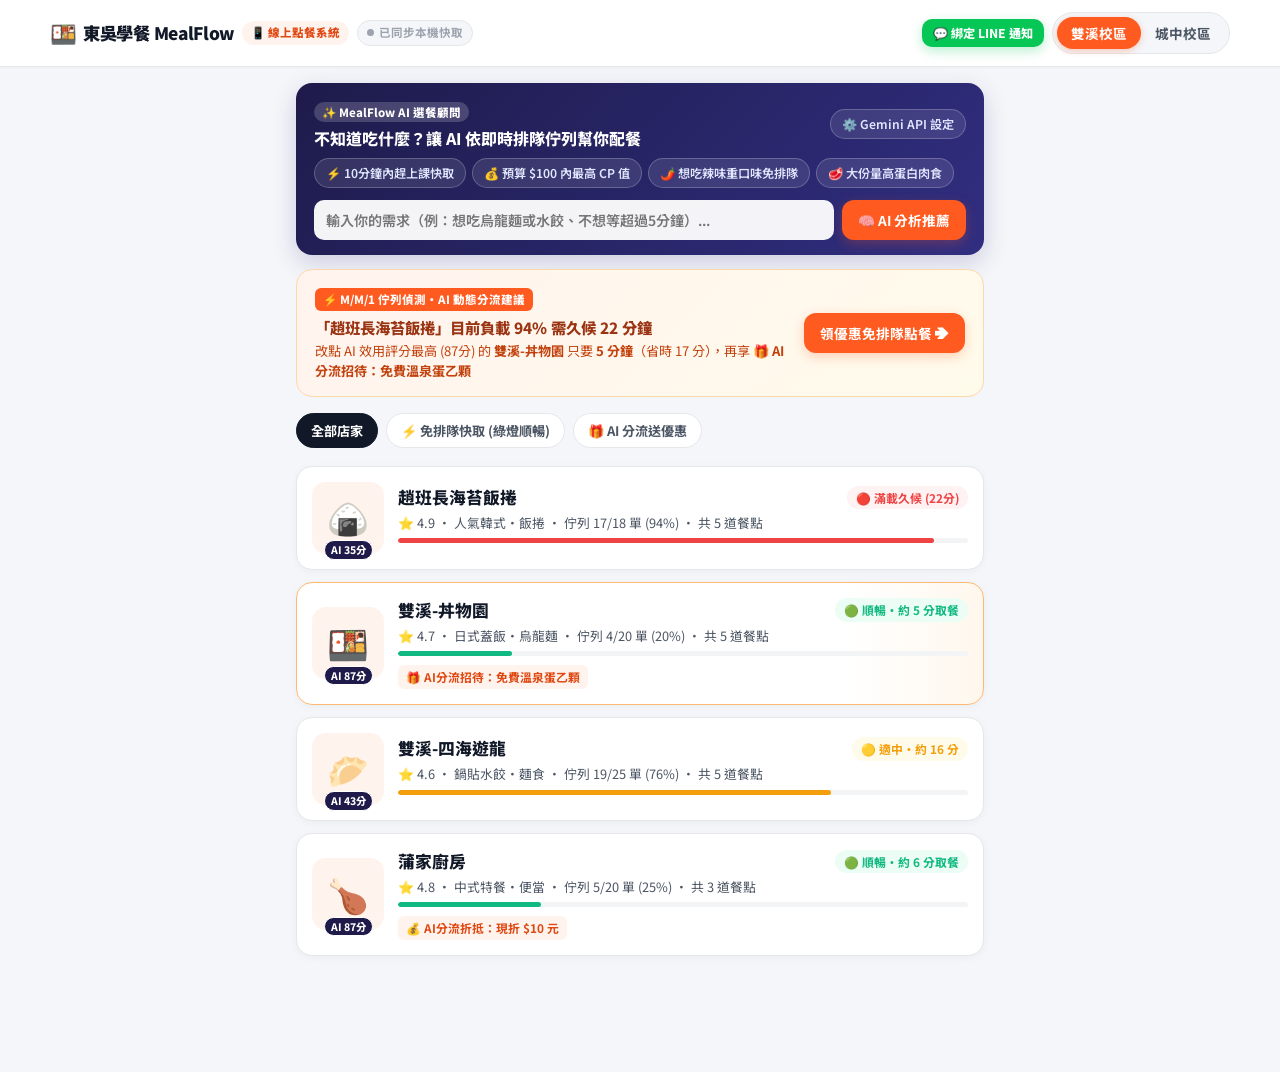
==== commit 35027883: "Add files via upload" ====
--- a/order/index.html
+++ b/order/index.html
@@ -13,6 +13,8 @@
 <body>
 
   <div id="toast" class="toast"></div>
+  <!-- LINE 即時推播通知懸浮容器 -->
+  <div id="linePushContainer" class="line-push-container"></div>
 
   <!-- 頂部導覽列 -->
   <header class="app-header">
@@ -29,9 +31,14 @@
         </span>
       </div>
 
-      <div class="campus-switcher" id="headerCampusSwitcher">
-        <button class="campus-btn active" id="btnCampus-雙溪校區" onclick="switchCampus('雙溪校區')">雙溪校區</button>
-        <button class="campus-btn" id="btnCampus-城中校區" onclick="switchCampus('城中校區')">城中校區</button>
+      <div style="display:flex; align-items:center; gap:8px; flex-wrap:wrap;">
+        <button type="button" class="btn-line" style="padding:5px 11px; font-size:0.76rem;" onclick="openLineBindModal()">
+          <span id="headerLineBtnText">💬 綁定 LINE 通知</span>
+        </button>
+        <div class="campus-switcher" id="headerCampusSwitcher">
+          <button class="campus-btn active" id="btnCampus-雙溪校區" onclick="switchCampus('雙溪校區')">雙溪校區</button>
+          <button class="campus-btn" id="btnCampus-城中校區" onclick="switchCampus('城中校區')">城中校區</button>
+        </div>
       </div>
     </div>
   </header>
@@ -67,7 +74,7 @@
           </div>
 
           <div style="display:flex; gap:8px; margin-top:4px;">
-            <input type="text" id="aiUserQueryInput" class="select-input" style="flex:1; background:rgba(255,255,255,0.95); border:none;" placeholder="輸入你的需求（例：想吃烏龍麵或水餃、不想等超過5分鐘）...">
+            <input type="text" id="aiUserQueryInput" class="select-input" style="flex:1; background:rgba(255,255,255,0.95); border:none;" placeholder="輸入你的需求（例：想吃烏龍麵或水餃、不想等超過5分鐘）..." onkeydown="if(event.key==='Enter') askAiConcierge()">
             <button type="button" class="btn-tip-action" onclick="askAiConcierge()">🧠 AI 分析推薦</button>
           </div>
 
@@ -103,13 +110,35 @@
     <div class="floating-cart-inner">
       <button type="button" id="viewCartBtn" class="btn-view-cart" onclick="openCartModal()" disabled>
         <span id="cartItemCountBadge" class="cart-count-pill">0 份</span>
-        <span>🛒 查看購物車・選取餐方式</span>
+        <span>🛒 查看購物車・選取餐與預訂時間</span>
         <span id="cartPreviewTotal" style="font-size:1.2rem; font-weight:900;">NT$ 0</span>
       </button>
     </div>
   </div>
 
-  <!-- ==================== 彈窗 1：餐點客製化選項 Modal (`optionsModal`) ==================== -->
+  <!-- ==================== 彈窗 A：購物車抽屜 Modal (`#cartModal`, z-index: 8000) ==================== -->
+  <div id="cartModal" class="modal-overlay bottom-sheet" onclick="if(event.target===this) closeCartModal()">
+    <div class="modal-card">
+      <div class="modal-header">
+        <h2 style="font-size:1.3rem; font-weight:900; display:flex; align-items:center; gap:8px;">
+          <span>🛒</span> 確認購物車明細與預訂設定
+        </h2>
+        <button type="button" onclick="closeCartModal()" style="border:none; background:#F3F4F6; width:36px; height:36px; border-radius:50%; font-size:1.2rem; font-weight:900;">✕</button>
+      </div>
+      <div class="modal-body" style="background:var(--bg-page);" id="cartPageList"></div>
+      <div class="modal-footer">
+        <div style="display:flex; justify-content:space-between; align-items:center; margin-bottom:12px;">
+          <span style="font-size:1.05rem; font-weight:800;">應付總計金額</span>
+          <span id="cartModalTotal" style="font-size:1.55rem; font-weight:900; color:var(--red);">NT$ 0</span>
+        </div>
+        <button type="button" id="finalSubmitOrderBtn" class="btn-tip-action" style="width:100%; padding:15px; font-size:1.05rem;" onclick="submitStudentCartOrder()">
+          確認餐點並送出訂單
+        </button>
+      </div>
+    </div>
+  </div>
+
+  <!-- ==================== 彈窗 B：餐點客製化選項 Modal (`#optionsModal`, z-index: 9500，確保在結帳抽屜最上層開啟) ==================== -->
   <div id="optionsModal" class="modal-overlay" onclick="if(event.target===this) closeOptionsModal()">
     <div class="modal-card">
       <div class="modal-header">
@@ -128,25 +157,57 @@
     </div>
   </div>
 
-  <!-- ==================== 彈窗 2：購物車抽屜 Modal (`cartModal`) ==================== -->
-  <div id="cartModal" class="modal-overlay bottom-sheet" onclick="if(event.target===this) closeCartModal()">
-    <div class="modal-card">
-      <div class="modal-header">
-        <h2 style="font-size:1.3rem; font-weight:900; display:flex; align-items:center; gap:8px;">
-          <span>🛒</span> 確認購物車明細
-        </h2>
-        <button type="button" onclick="closeCartModal()" style="border:none; background:#F3F4F6; width:36px; height:36px; border-radius:50%; font-size:1.2rem; font-weight:900;">✕</button>
-      </div>
-      <div class="modal-body" style="background:var(--bg-page);" id="cartPageList"></div>
-      <div class="modal-footer">
-        <div style="display:flex; justify-content:space-between; align-items:center; margin-bottom:12px;">
-          <span style="font-size:1.05rem; font-weight:800;">應付總計金額</span>
-          <span id="cartModalTotal" style="font-size:1.55rem; font-weight:900; color:var(--red);">NT$ 0</span>
-        </div>
-        <button type="button" id="finalSubmitOrderBtn" class="btn-tip-action" style="width:100%; padding:15px; font-size:1.05rem;" onclick="submitStudentCartOrder()">
-          確認餐點並送出訂單
-        </button>
-      </div>
+  <!-- ==================== 彈窗 E：💚 LINE 官方帳號綁定與即時通知中心 (`#lineBindModal`) ==================== -->
+  <div id="lineBindModal" class="modal-overlay" onclick="if(event.target===this) closeLineBindModal()">
+    <div class="modal-card" style="max-width:500px;">
+      <div class="modal-header" style="background:#06C755; color:#FFFFFF;">
+        <div>
+          <span style="font-size:0.7rem; font-weight:800; background:rgba(255,255,255,0.22); padding:2px 8px; border-radius:999px;">LINE Official Notification Center</span>
+          <h3 style="font-size:1.15rem; font-weight:900; margin-top:3px;">💬 綁定 LINE 接收取餐與預訂提醒</h3>
+        </div>
+        <button type="button" onclick="closeLineBindModal()" style="border:none; background:rgba(255,255,255,0.22); color:#fff; width:32px; height:32px; border-radius:50%; font-weight:900;">✕</button>
+      </div>
+      <div class="modal-body">
+        <p style="font-size:0.82rem; color:var(--text-secondary); margin-bottom:12px;">
+          綁定後，當<strong>餐點製作完成可取餐</strong>、<strong>超過 2 天之預訂單需至櫃檯繳費提醒</strong>、<strong>訂單完成或逾期取消</strong>時，系統皆會自動推播通知！
+        </p>
+        <div style="display:grid; grid-template-columns:1fr 1fr; gap:10px; margin-bottom:10px;">
+          <div>
+            <label class="field-label">👤 您的 LINE 顯示暱稱</label>
+            <input type="text" id="lineInputName" class="select-input" placeholder="例如：王小明">
+          </div>
+          <div>
+            <label class="field-label">🆔 LINE ID / 學號綁定碼</label>
+            <input type="text" id="lineInputId" class="select-input" placeholder="例如：@scu_ming">
+          </div>
+        </div>
+        <div style="margin-bottom:12px;">
+          <label class="field-label">🔗 選填：自訂 LINE Notify / Webhook 轉發網址</label>
+          <input type="text" id="lineInputWebhook" class="select-input" placeholder="留空即使用內建模擬推播視窗">
+        </div>
+        <div style="display:flex; gap:8px; margin-bottom:14px;">
+          <button type="button" class="btn-line" style="flex:1; justify-content:center; padding:11px;" onclick="saveLineBindConfig()">
+            💚 一鍵完成綁定並發送測試通知
+          </button>
+          <button type="button" class="filter-chip" onclick="requestBrowserNotificationPermission()">
+            🔔 開啟手機背景通知權限
+          </button>
+        </div>
+
+        <hr style="border:none; border-top:1px solid var(--border); margin:12px 0;">
+        <div style="display:flex; justify-content:space-between; align-items:center; margin-bottom:8px;">
+          <strong style="font-size:0.86rem; color:#166534;">📬 最近 LINE 推播通知紀錄匣</strong>
+          <button type="button" onclick="unbindLineAccount()" style="border:none; background:transparent; color:var(--text-muted); font-size:0.74rem; text-decoration:underline;">解除綁定</button>
+        </div>
+        <div id="lineLogsContainer" style="max-height:180px; overflow-y:auto;"></div>
+      </div>
+    </div>
+  </div>
+
+  <!-- ==================== 彈窗 F：🔔 學生取餐手機震動與響鈴全螢幕強提醒 (`#pickupAlertModal`) ==================== -->
+  <div id="pickupAlertModal" class="modal-overlay" onclick="if(event.target===this) closePickupAlertModal()">
+    <div class="modal-card" style="max-width:400px; border:3px solid var(--green);">
+      <div class="modal-body" id="pickupAlertContent"></div>
     </div>
   </div>
 
--- a/styles.css
+++ b/styles.css
@@ -419,17 +419,21 @@
   font-weight: 900;
 }
 
-/* ==================== 彈窗共用遮罩 (Options Modal / Cart Modal / Editor Modal) ==================== */
+/* ==================== 彈窗共用遮罩與嚴格圖層順序 (確保編輯選項永遠在結帳畫面上方) ==================== */
 .modal-overlay {
   position: fixed;
   inset: 0;
   background: rgba(17, 24, 39, 0.6);
-  z-index: 9000;
+  z-index: 8000;
   display: none;
   justify-content: center;
   align-items: center;
   padding: 16px;
 }
+#cartModal { z-index: 8000 !important; }
+#optionsModal { z-index: 9500 !important; }
+#menuEditorModal, #aiMenuScannerModal, #lineBindModal { z-index: 9600 !important; }
+#pickupAlertModal { z-index: 9800 !important; }
 .modal-overlay.open { display: flex; animation: fadeIn 0.2s ease; }
 .modal-overlay.bottom-sheet {
   align-items: flex-end;
@@ -690,3 +694,56 @@
 @keyframes fadeIn { from { opacity: 0; } to { opacity: 1; } }
 @keyframes slideUp { from { transform: translateY(100%); } to { transform: translateY(0); } }
 @keyframes pulse { 0%, 100% { opacity: 1; } 50% { opacity: 0.35; } }
+@keyframes shakeRing {
+  0%, 100% { transform: rotate(0deg) scale(1); }
+  20% { transform: rotate(-12deg) scale(1.1); }
+  40% { transform: rotate(12deg) scale(1.1); }
+  60% { transform: rotate(-10deg) scale(1.08); }
+  80% { transform: rotate(10deg) scale(1.08); }
+}
+
+/* ==================== LINE 綁定與即時推播通知樣式 ==================== */
+.btn-line {
+  background: #06C755;
+  color: #FFFFFF;
+  border: none;
+  padding: 9px 14px;
+  border-radius: 10px;
+  font-size: 0.82rem;
+  font-weight: 800;
+  display: inline-flex;
+  align-items: center;
+  gap: 6px;
+  box-shadow: 0 4px 12px rgba(6, 199, 85, 0.28);
+  transition: 0.15s;
+}
+.btn-line:hover { background: #05B34C; }
+
+.line-push-container {
+  position: fixed;
+  top: 16px;
+  right: 16px;
+  z-index: 9900;
+  display: flex;
+  flex-direction: column;
+  gap: 10px;
+  max-width: 360px;
+  width: calc(100vw - 32px);
+  pointer-events: none;
+}
+.line-push-card {
+  pointer-events: auto;
+  background: #FFFFFF;
+  border-left: 6px solid #06C755;
+  border-radius: 14px;
+  padding: 12px 14px;
+  box-shadow: 0 14px 32px rgba(0, 0, 0, 0.22);
+  border-top: 1px solid #E5E7EB;
+  border-right: 1px solid #E5E7EB;
+  border-bottom: 1px solid #E5E7EB;
+  animation: fadeIn 0.25s ease;
+}
+.ring-bell-anim {
+  display: inline-block;
+  animation: shakeRing 0.8s infinite;
+}
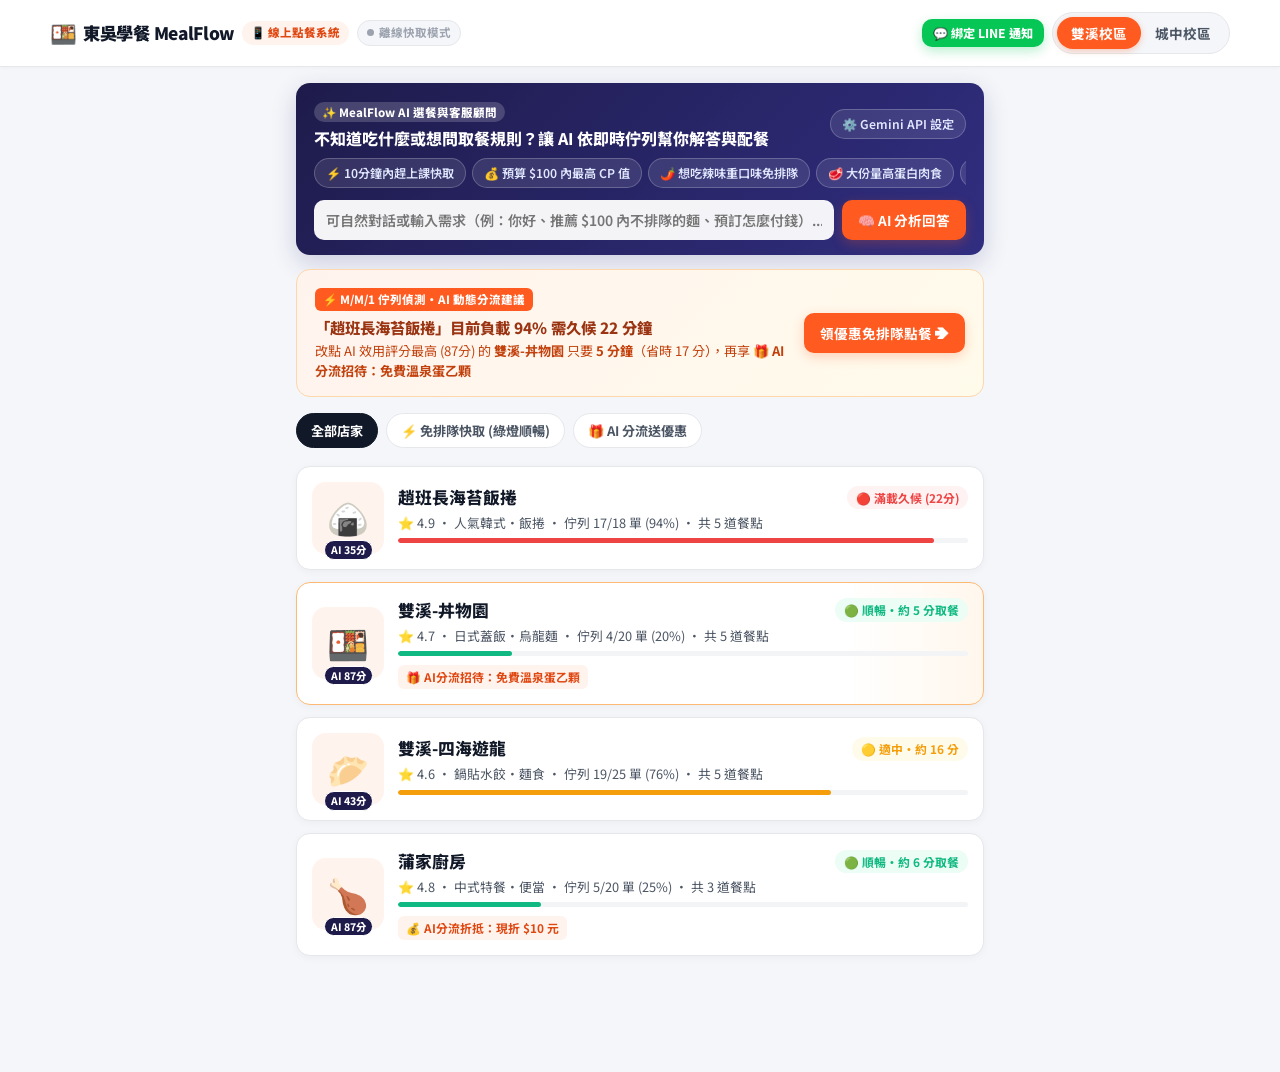
==== commit 7dd7ed59: "Add files via upload" ====
--- a/order/index.html
+++ b/order/index.html
@@ -3,17 +3,17 @@
 <head>
   <meta charset="UTF-8">
   <meta name="viewport" content="width=device-width, initial-scale=1.0, maximum-scale=1.0, user-scalable=no">
-  <title>東吳學餐 MealFlow｜學生掃碼點餐</title>
+  <title>東吳學餐線上點餐｜MealFlow 智慧點餐與取餐追蹤</title>
   <link rel="preconnect" href="https://fonts.googleapis.com">
   <link rel="preconnect" href="https://fonts.gstatic.com" crossorigin>
   <link href="https://fonts.googleapis.com/css2?family=Noto+Sans+TC:wght@400;500;600;700;800;900&display=swap" rel="stylesheet">
   <link rel="stylesheet" href="../styles.css">
-  <script>window.MEALFLOW_FORCED_ROUTE = 'order';</script>
+  <script>window.MEALFLOW_DEFAULT_MODE = 'order';</script>
 </head>
 <body>
 
   <div id="toast" class="toast"></div>
-  <!-- LINE 即時推播通知懸浮容器 -->
+  <!-- LINE Messaging API 即時推播通知懸浮容器 -->
   <div id="linePushContainer" class="line-push-container"></div>
 
   <!-- 頂部導覽列 -->
@@ -24,7 +24,7 @@
           <span style="font-size:1.35rem;">🍱</span>
           <span style="font-weight:900; font-size:1.08rem; letter-spacing:-0.3px;">東吳學餐 MealFlow</span>
         </a>
-        <span class="role-badge" id="headerRoleBadge">📱 學生掃碼點餐</span>
+        <span class="role-badge" id="headerRoleBadge">📱 線上點餐系統</span>
         <span class="sync-status" title="點擊立即同步雲端資料" style="cursor:pointer;" onclick="syncCloud(true)">
           <span class="sync-dot" id="syncDot"></span>
           <span id="syncText">已同步</span>
@@ -45,12 +45,13 @@
 
   <main class="container">
 
+    <!-- ==================== 路由 1：根目錄角色導覽台 (/) ==================== -->
     <section id="viewPortal" class="view-section">
       <div id="portalContentBox"></div>
     </section>
 
-    <!-- ==================== 學生掃碼點餐頁 (/order/) ==================== -->
-    <section id="viewOrder" class="view-section">
+    <!-- ==================== 路由 2：學生掃碼點餐頁 (/order/) ==================== -->
+    <section id="viewOrder" class="view-section active">
       <div id="activeOrderFloatingBanner"></div>
 
       <!-- 狀態 A：學餐店家總覽與 AI 選餐顧問 -->
@@ -59,9 +60,9 @@
           <div style="display:flex; justify-content:space-between; align-items:center; gap:8px; flex-wrap:wrap;">
             <div>
               <span style="font-size:0.72rem; font-weight:800; background:rgba(255,255,255,0.18); padding:2px 8px; border-radius:999px;">
-                ✨ MealFlow AI 選餐顧問
+                ✨ MealFlow AI 選餐與客服顧問
               </span>
-              <h3 style="font-size:1rem; font-weight:800; margin-top:4px;">不知道吃什麼？讓 AI 依即時排隊佇列幫你配餐</h3>
+              <h3 style="font-size:1rem; font-weight:800; margin-top:4px;">不知道吃什麼或想問取餐規則？讓 AI 依即時佇列幫你解答與配餐</h3>
             </div>
             <button type="button" class="ai-prompt-chip" onclick="promptGeminiKeyConfig()">⚙️ Gemini API 設定</button>
           </div>
@@ -71,11 +72,12 @@
             <button type="button" class="ai-prompt-chip" onclick="askAiConcierge('💰 預算 $100 元以內、有分流優惠的最高 CP 值正餐')">💰 預算 $100 內最高 CP 值</button>
             <button type="button" class="ai-prompt-chip" onclick="askAiConcierge('🌶️ 想吃韓式、椒麻或辣味重口味，且不用排隊的餐點')">🌶️ 想吃辣味重口味免排隊</button>
             <button type="button" class="ai-prompt-chip" onclick="askAiConcierge('🥩 剛運動完想吃大份量肉類補充蛋白質')">🥩 大份量高蛋白肉食</button>
+            <button type="button" class="ai-prompt-chip" onclick="askAiConcierge('📋 請問預訂取餐與現金付款規則是什麼？')">📋 預訂與現金付款規則</button>
           </div>
 
           <div style="display:flex; gap:8px; margin-top:4px;">
-            <input type="text" id="aiUserQueryInput" class="select-input" style="flex:1; background:rgba(255,255,255,0.95); border:none;" placeholder="輸入你的需求（例：想吃烏龍麵或水餃、不想等超過5分鐘）..." onkeydown="if(event.key==='Enter') askAiConcierge()">
-            <button type="button" class="btn-tip-action" onclick="askAiConcierge()">🧠 AI 分析推薦</button>
+            <input type="text" id="aiUserQueryInput" class="select-input" style="flex:1; background:rgba(255,255,255,0.95); border:none;" placeholder="可自然對話或輸入需求（例：你好、推薦 $100 內不排隊的麵、預訂怎麼付錢）..." onkeydown="if(event.key==='Enter') askAiConcierge()">
+            <button type="button" class="btn-tip-action" onclick="askAiConcierge()">🧠 AI 分析回答</button>
           </div>
 
           <div id="aiConciergeResponse" class="ai-response-card"></div>
@@ -96,12 +98,40 @@
       <div id="inStoreOrderingBlock" style="display:none;"></div>
     </section>
 
-    <!-- ==================== 專屬訂單追蹤頁 (/order/?id=ORD-xxx) ==================== -->
+    <!-- ==================== 路由 3：專屬訂單追蹤頁 (/order/?id=ORD-xxx) ==================== -->
     <section id="viewTicket" class="view-section">
       <div id="singleTicketContainer"></div>
     </section>
 
-    <section id="viewStore" class="view-section"></section>
+    <!-- ==================== 路由 4：SUNMI 風格全螢幕平板 POS (/store/) ==================== -->
+    <section id="viewStore" class="view-section">
+      <aside class="pos-sidebar-rail">
+        <a href="../" class="rail-brand" title="返回系統入口">🍱</a>
+        <button type="button" class="rail-nav-btn active" id="railBtn-pos" onclick="switchStoreTabMode('pos')">
+          <span class="rail-icon">🖥️</span>
+          <span>收銀台</span>
+        </button>
+        <button type="button" class="rail-nav-btn" id="railBtn-kds" onclick="switchStoreTabMode('kds')">
+          <span class="rail-icon">📋</span>
+          <span>訂單</span>
+          <span id="railKdsBadge" class="rail-badge" style="display:none;">0</span>
+        </button>
+        <button type="button" class="rail-nav-btn" id="railBtn-analytics" onclick="switchStoreTabMode('analytics')">
+          <span class="rail-icon">📊</span>
+          <span>AI分析</span>
+        </button>
+        <button type="button" class="rail-nav-btn" id="railBtn-settings" onclick="switchStoreTabMode('settings')">
+          <span class="rail-icon">⚙️</span>
+          <span>設定</span>
+        </button>
+      </aside>
+      <div class="pos-main-stage">
+        <div id="storePanel-pos" style="display:flex; flex-direction:column; height:100%; overflow:hidden;"></div>
+        <div id="storePanel-kds" style="display:none; flex-direction:column; height:100%; overflow:hidden;"></div>
+        <div id="storePanel-analytics" style="display:none; flex-direction:column; height:100%; overflow:hidden;"></div>
+        <div id="storePanel-settings" style="display:none; flex-direction:column; height:100%; overflow:hidden;"></div>
+      </div>
+    </section>
 
   </main>
 
@@ -138,7 +168,7 @@
     </div>
   </div>
 
-  <!-- ==================== 彈窗 B：餐點客製化選項 Modal (`#optionsModal`, z-index: 9500，確保在結帳抽屜最上層開啟) ==================== -->
+  <!-- ==================== 彈窗 B：餐點客製化選項 Modal (`#optionsModal`, z-index: 9500) ==================== -->
   <div id="optionsModal" class="modal-overlay" onclick="if(event.target===this) closeOptionsModal()">
     <div class="modal-card">
       <div class="modal-header">
@@ -157,54 +187,86 @@
     </div>
   </div>
 
-  <!-- ==================== 彈窗 E：💚 LINE 官方帳號綁定與即時通知中心 (`#lineBindModal`) ==================== -->
+  <!-- ==================== 彈窗 C：預訂/待收款訂單「觸控數字鍵盤收款」視窗 (`#orderPayModal`, z-index: 9600) ==================== -->
+  <div id="orderPayModal" class="modal-overlay" onclick="if(event.target===this) closeOrderPayModal()">
+    <div class="modal-card" style="max-width:440px;">
+      <div class="modal-header" style="background:#0F172A; color:#FFFFFF;">
+        <div>
+          <span style="font-size:0.7rem; font-weight:800; color:#38BDF8;">POS Cash & Payment Collection</span>
+          <h3 style="font-size:1.15rem; font-weight:900;">💵 訂單收款與觸控找零</h3>
+        </div>
+        <button type="button" onclick="closeOrderPayModal()" style="border:none; background:rgba(255,255,255,0.18); color:#fff; width:32px; height:32px; border-radius:50%; font-weight:900;">✕</button>
+      </div>
+      <div class="modal-body" id="orderPayModalBody"></div>
+    </div>
+  </div>
+
+  <!-- ==================== 彈窗 D：💚 LINE Developers Messaging API 官方帳號綁定中心 (`#lineBindModal`, z-index: 9600) ==================== -->
   <div id="lineBindModal" class="modal-overlay" onclick="if(event.target===this) closeLineBindModal()">
-    <div class="modal-card" style="max-width:500px;">
+    <div class="modal-card" style="max-width:520px;">
       <div class="modal-header" style="background:#06C755; color:#FFFFFF;">
         <div>
-          <span style="font-size:0.7rem; font-weight:800; background:rgba(255,255,255,0.22); padding:2px 8px; border-radius:999px;">LINE Official Notification Center</span>
-          <h3 style="font-size:1.15rem; font-weight:900; margin-top:3px;">💬 綁定 LINE 接收取餐與預訂提醒</h3>
+          <span style="font-size:0.7rem; font-weight:800; background:rgba(255,255,255,0.22); padding:2px 8px; border-radius:999px;">LINE Developers Messaging API</span>
+          <h3 style="font-size:1.15rem; font-weight:900; margin-top:3px;">💬 綁定 LINE 官方帳號接收即時 Push 通知</h3>
         </div>
         <button type="button" onclick="closeLineBindModal()" style="border:none; background:rgba(255,255,255,0.22); color:#fff; width:32px; height:32px; border-radius:50%; font-weight:900;">✕</button>
       </div>
       <div class="modal-body">
-        <p style="font-size:0.82rem; color:var(--text-secondary); margin-bottom:12px;">
-          綁定後，當<strong>餐點製作完成可取餐</strong>、<strong>超過 2 天之預訂單需至櫃檯繳費提醒</strong>、<strong>訂單完成或逾期取消</strong>時，系統皆會自動推播通知！
-        </p>
-        <div style="display:grid; grid-template-columns:1fr 1fr; gap:10px; margin-bottom:10px;">
-          <div>
-            <label class="field-label">👤 您的 LINE 顯示暱稱</label>
-            <input type="text" id="lineInputName" class="select-input" placeholder="例如：王小明">
-          </div>
-          <div>
-            <label class="field-label">🆔 LINE ID / 學號綁定碼</label>
-            <input type="text" id="lineInputId" class="select-input" placeholder="例如：@scu_ming">
-          </div>
-        </div>
-        <div style="margin-bottom:12px;">
-          <label class="field-label">🔗 選填：自訂 LINE Notify / Webhook 轉發網址</label>
-          <input type="text" id="lineInputWebhook" class="select-input" placeholder="留空即使用內建模擬推播視窗">
-        </div>
-        <div style="display:flex; gap:8px; margin-bottom:14px;">
-          <button type="button" class="btn-line" style="flex:1; justify-content:center; padding:11px;" onclick="saveLineBindConfig()">
-            💚 一鍵完成綁定並發送測試通知
-          </button>
-          <button type="button" class="filter-chip" onclick="requestBrowserNotificationPermission()">
-            🔔 開啟手機背景通知權限
-          </button>
-        </div>
-
-        <hr style="border:none; border-top:1px solid var(--border); margin:12px 0;">
-        <div style="display:flex; justify-content:space-between; align-items:center; margin-bottom:8px;">
-          <strong style="font-size:0.86rem; color:#166534;">📬 最近 LINE 推播通知紀錄匣</strong>
-          <button type="button" onclick="unbindLineAccount()" style="border:none; background:transparent; color:var(--text-muted); font-size:0.74rem; text-decoration:underline;">解除綁定</button>
-        </div>
-        <div id="lineLogsContainer" style="max-height:180px; overflow-y:auto;"></div>
-      </div>
-    </div>
-  </div>
-
-  <!-- ==================== 彈窗 F：🔔 學生取餐手機震動與響鈴全螢幕強提醒 (`#pickupAlertModal`) ==================== -->
+        <div style="background:#F0FDF4; border:1.5px solid #86EFAC; border-radius:12px; padding:12px; margin-bottom:12px;">
+          <div style="font-size:0.82rem; font-weight:900; color:#065F46; margin-bottom:6px;">
+            📲 方式一：透過 LINE 官方帳號 Webhook 自動綁定 (推薦)
+          </div>
+          <p style="font-size:0.78rem; color:#047857; line-height:1.45; margin-bottom:8px;">
+            點擊下方按鈕開啟 LINE 並傳送您的 4 位數綁定碼給官方帳號，LINE Webhook 會自動擷取您的 <code>userId</code> 完成綁定：
+          </p>
+          <div style="display:flex; align-items:center; justify-content:space-between; gap:8px; background:#FFFFFF; padding:8px 12px; border-radius:10px; border:1px dashed #34D399; margin-bottom:8px;">
+            <span style="font-size:0.8rem; font-weight:800; color:var(--text-secondary);">您的專屬綁定碼：</span>
+            <strong id="lineBindCodeDisplay" style="font-size:1.35rem; font-weight:950; color:#059669; letter-spacing:2px;">8888</strong>
+          </div>
+          <div style="display:flex; gap:8px; flex-wrap:wrap;">
+            <a id="lineOaDeepLinkBtn" href="https://line.me" target="_blank" class="btn-line" style="flex:1; justify-content:center; text-decoration:none; padding:9px;">
+              🚀 開啟 LINE 傳送綁定碼
+            </a>
+            <button type="button" class="filter-chip" style="border-color:#059669; color:#065F46;" onclick="verifyLineWebhookBinding()">
+              🔄 檢查 Webhook 綁定狀態
+            </button>
+          </div>
+        </div>
+
+        <div style="background:#F8FAFC; border:1px solid var(--border); border-radius:12px; padding:12px; margin-bottom:12px;">
+          <div style="font-size:0.8rem; font-weight:900; color:var(--text-primary); margin-bottom:8px;">
+            🔑 方式二：直接綁定 LINE Developers User ID 或開啟推播模擬
+          </div>
+          <div style="display:grid; grid-template-columns:1fr 1.4fr; gap:8px; margin-bottom:8px;">
+            <div>
+              <label class="field-label">👤 顯示名稱</label>
+              <input type="text" id="lineInputName" class="select-input" placeholder="例如：王小明">
+            </div>
+            <div>
+              <label class="field-label">🆔 LINE User ID (U開頭 33 碼，可留空自動產生)</label>
+              <input type="text" id="lineInputId" class="select-input" placeholder="U1234567890abcdef...">
+            </div>
+          </div>
+          <div style="display:flex; gap:8px;">
+            <button type="button" class="btn-line" style="flex:1; justify-content:center; padding:10px;" onclick="saveLineBindConfig()">
+              💚 立即綁定並發送測試 Push
+            </button>
+            <button type="button" class="filter-chip" onclick="requestBrowserNotificationPermission()">
+              🔔 授權瀏覽器通知
+            </button>
+          </div>
+        </div>
+
+        <div style="display:flex; justify-content:space-between; align-items:center; margin-bottom:6px;">
+          <strong style="font-size:0.84rem; color:#166534;">📬 最近 LINE Push API 推播紀錄匣</strong>
+          <button type="button" onclick="unbindLineAccount()" style="border:none; background:transparent; color:var(--text-muted); font-size:0.74rem; text-decoration:underline; cursor:pointer;">解除綁定</button>
+        </div>
+        <div id="lineLogsContainer" style="max-height:150px; overflow-y:auto;"></div>
+      </div>
+    </div>
+  </div>
+
+  <!-- ==================== 彈窗 E：🔔 學生取餐手機震動與響鈴全螢幕強提醒 (`#pickupAlertModal`) ==================== -->
   <div id="pickupAlertModal" class="modal-overlay" onclick="if(event.target===this) closePickupAlertModal()">
     <div class="modal-card" style="max-width:400px; border:3px solid var(--green);">
       <div class="modal-body" id="pickupAlertContent"></div>
--- a/styles.css
+++ b/styles.css
@@ -1,4 +1,4 @@
-/* 東吳學餐 MealFlow v5.0 - 商用點餐系統 + 購物車抽屜 + 專業收銀 POS + AI 菜單辨識樣式表 */
+/* 東吳學餐 MealFlow v7.0 - 商用全螢幕平板 POS (SUNMI 風格) + 學生掃碼點餐 + AI 營運圖表樣式表 */
 :root {
   --brand: #FF5A1F;
   --brand-light: #FFF3EE;
@@ -11,6 +11,8 @@
   --red-bg: #FEF2F2;
   --indigo: #4F46E5;
   --indigo-bg: #EEF2FF;
+  --pos-navy: #0F172A;
+  --pos-blue: #1E3A8A;
   
   --bg-page: #F4F6F9;
   --bg-card: #FFFFFF;
@@ -19,9 +21,9 @@
   --text-muted: #9CA3AF;
   --border: #E5E7EB;
 
-  --radius-xl: 22px;
-  --radius-lg: 16px;
-  --radius-md: 12px;
+  --radius-xl: 20px;
+  --radius-lg: 14px;
+  --radius-md: 10px;
   --shadow-sm: 0 2px 8px rgba(0, 0, 0, 0.04);
   --shadow-md: 0 8px 24px rgba(0, 0, 0, 0.07);
   --shadow-float: 0 16px 36px rgba(17, 24, 39, 0.25);
@@ -36,10 +38,35 @@
   padding-bottom: 100px;
 }
 
+/* ==================== 店家模式：100dvh 零捲動全螢幕平板 POS 佈局 ==================== */
+body.store-fullscreen {
+  padding-bottom: 0 !important;
+  height: 100dvh !important;
+  width: 100vw !important;
+  overflow: hidden !important;
+  background-color: #0F172A !important;
+}
+body.store-fullscreen .app-header {
+  display: none !important;
+}
+body.store-fullscreen main.container {
+  max-width: 100vw !important;
+  width: 100vw !important;
+  height: 100dvh !important;
+  margin: 0 !important;
+  padding: 0 !important;
+}
+body.store-fullscreen #viewStore.active {
+  display: flex !important;
+  width: 100vw !important;
+  height: 100dvh !important;
+  overflow: hidden !important;
+}
+
 button { cursor: pointer; font-family: inherit; user-select: none; }
 input, select, textarea { font-family: inherit; }
 
-/* ==================== 頂部導覽列 ==================== */
+/* ==================== 頂部導覽列 (學生端與入口頁使用) ==================== */
 .app-header {
   background: var(--bg-card);
   position: sticky;
@@ -114,9 +141,6 @@
   max-width: 720px;
   margin: 0 auto;
   padding: 16px;
-}
-.container.wide-pos {
-  max-width: 1200px;
 }
 .view-section { display: none; }
 .view-section.active { display: block; animation: fadeIn 0.2s ease; }
@@ -372,7 +396,6 @@
   box-shadow: 0 2px 6px rgba(0,0,0,0.2);
 }
 
-/* 底部固定懸浮「查看購物車」按鈕列 (完全比照參考程式設計) */
 .floating-cart-bar {
   position: fixed;
   bottom: 0;
@@ -419,7 +442,7 @@
   font-weight: 900;
 }
 
-/* ==================== 彈窗共用遮罩與嚴格圖層順序 (確保編輯選項永遠在結帳畫面上方) ==================== */
+/* ==================== 彈窗共用遮罩與嚴格圖層順序 ==================== */
 .modal-overlay {
   position: fixed;
   inset: 0;
@@ -432,8 +455,9 @@
 }
 #cartModal { z-index: 8000 !important; }
 #optionsModal { z-index: 9500 !important; }
-#menuEditorModal, #aiMenuScannerModal, #lineBindModal { z-index: 9600 !important; }
+#menuEditorModal, #aiMenuScannerModal, #lineBindModal, #orderPayModal { z-index: 9600 !important; }
 #pickupAlertModal { z-index: 9800 !important; }
+
 .modal-overlay.open { display: flex; animation: fadeIn 0.2s ease; }
 .modal-overlay.bottom-sheet {
   align-items: flex-end;
@@ -457,20 +481,20 @@
   animation: slideUp 0.25s cubic-bezier(0.16, 1, 0.3, 1);
 }
 .modal-header {
+  padding: 14px 20px;
+  border-bottom: 1px solid var(--border);
+  display: flex;
+  justify-content: space-between;
+  align-items: center;
+  background: #FFFFFF;
+}
+.modal-body {
   padding: 16px 20px;
-  border-bottom: 1px solid var(--border);
-  display: flex;
-  justify-content: space-between;
-  align-items: center;
-  background: #FFFFFF;
-}
-.modal-body {
-  padding: 18px 20px;
   overflow-y: auto;
   flex: 1;
 }
 .modal-footer {
-  padding: 16px 20px;
+  padding: 14px 20px;
   border-top: 1px solid var(--border);
   background: #FFFFFF;
 }
@@ -479,7 +503,7 @@
   display: flex;
   align-items: center;
   justify-content: space-between;
-  padding: 12px 14px;
+  padding: 11px 14px;
   border: 1.5px solid var(--border);
   border-radius: 12px;
   margin-bottom: 8px;
@@ -511,109 +535,274 @@
   display: block;
 }
 
-/* ==================== 店家端：真・商用平板 POS 機介面 + 廚房 KDS + 菜單管理 ==================== */
-.store-mode-tabs {
-  display: flex;
-  gap: 6px;
-  margin-bottom: 14px;
-  background: #FFFFFF;
-  padding: 6px;
-  border-radius: var(--radius-md);
-  border: 1px solid var(--border);
-  overflow-x: auto;
-}
-.store-mode-btn {
+/* ==================== SUNMI 商用平板全螢幕 POS 機介面 ==================== */
+.pos-sidebar-rail {
+  width: 84px;
+  height: 100dvh;
+  background: #0F172A;
+  border-right: 1px solid #1E293B;
+  display: flex;
+  flex-direction: column;
+  justify-content: space-between;
+  align-items: center;
+  padding: 12px 6px;
+  flex-shrink: 0;
+  z-index: 20;
+}
+.pos-rail-logo {
+  display: flex;
+  flex-direction: column;
+  align-items: center;
+  gap: 2px;
+  color: #FFFFFF;
+  font-weight: 900;
+  font-size: 0.72rem;
+  text-align: center;
+  padding-bottom: 10px;
+  border-bottom: 1px solid #1E293B;
+  width: 100%;
+}
+.pos-rail-nav {
+  display: flex;
+  flex-direction: column;
+  gap: 8px;
+  width: 100%;
   flex: 1;
+  padding-top: 12px;
+}
+.pos-rail-btn {
+  width: 100%;
   border: none;
   background: transparent;
-  padding: 10px 14px;
+  color: #94A3B8;
+  padding: 10px 4px;
+  border-radius: 12px;
+  display: flex;
+  flex-direction: column;
+  align-items: center;
+  gap: 4px;
+  font-size: 0.74rem;
+  font-weight: 800;
+  position: relative;
+  transition: 0.15s;
+}
+.pos-rail-btn .rail-icon {
+  font-size: 1.4rem;
+  line-height: 1;
+}
+.pos-rail-btn:hover {
+  background: rgba(255, 255, 255, 0.08);
+  color: #F8FAFC;
+}
+.pos-rail-btn.active {
+  background: var(--brand);
+  color: #FFFFFF;
+  box-shadow: 0 4px 12px rgba(255, 90, 31, 0.35);
+}
+.pos-rail-badge {
+  position: absolute;
+  top: 4px;
+  right: 8px;
+  background: #EF4444;
+  color: #FFFFFF;
+  font-size: 0.65rem;
+  font-weight: 900;
+  padding: 1px 6px;
+  border-radius: 999px;
+  border: 1.5px solid #0F172A;
+}
+
+.pos-main-stage {
+  flex: 1;
+  height: 100dvh;
+  overflow: hidden;
+  background: #E2E8F0;
+  display: flex;
+  flex-direction: column;
+}
+
+.pos-screen-grid {
+  display: flex;
+  width: 100%;
+  height: 100dvh;
+  overflow: hidden;
+}
+
+/* 左側：商品區 + 底部收銀數字鍵盤區 */
+.pos-menu-workarea {
+  flex: 1;
+  height: 100dvh;
+  display: flex;
+  flex-direction: column;
+  padding: 10px 12px;
+  overflow: hidden;
+  background: #E2E8F0;
+}
+.pos-top-bar {
+  display: flex;
+  justify-content: space-between;
+  align-items: center;
+  gap: 8px;
+  margin-bottom: 8px;
+  flex-shrink: 0;
+}
+.pos-cat-strip {
+  display: flex;
+  gap: 6px;
+  overflow-x: auto;
+  scrollbar-width: none;
+  flex: 1;
+}
+.pos-cat-strip::-webkit-scrollbar { display: none; }
+.pos-cat-btn {
+  background: #FFFFFF;
+  color: #334155;
+  border: 1.5px solid #CBD5E1;
+  padding: 7px 14px;
   border-radius: 8px;
-  font-size: 0.88rem;
-  font-weight: 800;
-  color: var(--text-secondary);
-  white-space: nowrap;
-  transition: 0.15s;
-}
-.store-mode-btn.active {
-  background: #111827;
-  color: #FFFFFF;
-}
-
-/* 商用 POS 雙欄高密度收銀機 */
-.pos-terminal {
-  display: grid;
-  grid-template-columns: 1fr 390px;
-  gap: 16px;
-  background: #1E293B;
-  padding: 16px;
-  border-radius: var(--radius-xl);
-  color: #F8FAFC;
-  box-shadow: var(--shadow-float);
-  min-height: 620px;
-}
-@media (max-width: 900px) {
-  .pos-terminal { grid-template-columns: 1fr; }
-}
-.pos-cat-strip {
-  display: flex;
-  gap: 8px;
-  overflow-x: auto;
-  padding-bottom: 12px;
-  border-bottom: 1px solid #334155;
-  margin-bottom: 14px;
-}
-.pos-cat-btn {
-  background: #334155;
-  color: #CBD5E1;
-  border: none;
-  padding: 8px 16px;
-  border-radius: 10px;
-  font-size: 0.86rem;
+  font-size: 0.84rem;
   font-weight: 800;
   white-space: nowrap;
+  box-shadow: 0 1px 2px rgba(0,0,0,0.04);
 }
 .pos-cat-btn.active {
-  background: var(--brand);
-  color: #FFFFFF;
-}
-.pos-item-grid {
+  background: #1D4ED8;
+  color: #FFFFFF;
+  border-color: #1D4ED8;
+}
+
+/* 商品磁貼網格 (仿照 SUNMI POS 白底紅字高對比設計) */
+.pos-dish-grid {
+  flex: 1;
+  overflow-y: auto;
   display: grid;
-  grid-template-columns: repeat(auto-fill, minmax(155px, 1fr));
-  gap: 10px;
-}
-.pos-key-tile {
+  grid-template-columns: repeat(auto-fill, minmax(148px, 1fr));
+  grid-auto-rows: 88px;
+  gap: 8px;
+  align-content: start;
+  padding-right: 2px;
+}
+.pos-dish-tile {
+  background: #FFFFFF;
+  border: 1.5px solid #CBD5E1;
+  border-top: 4px solid #1D4ED8;
+  border-radius: 10px;
+  padding: 8px 10px;
+  text-align: left;
+  color: #0F172A;
+  display: flex;
+  flex-direction: column;
+  justify-content: space-between;
+  box-shadow: 0 2px 4px rgba(15, 23, 42, 0.05);
+  transition: transform 0.08s ease, border-color 0.1s ease;
+  position: relative;
+}
+.pos-dish-tile:hover { border-color: #1D4ED8; }
+.pos-dish-tile:active { transform: scale(0.96); background: #F8FAFC; }
+.pos-dish-tile.in-cart {
+  border-color: var(--brand);
+  border-top-color: var(--brand);
+  background: #FFFDFB;
+}
+
+/* 底部內嵌操作台與觸控數字鍵盤 (仿照 SUNMI POS 下方 1-9 鍵盤區) */
+.pos-bottom-dock {
+  height: 196px;
+  flex-shrink: 0;
+  margin-top: 8px;
+  background: #CBD5E1;
+  border-radius: 12px;
+  padding: 8px;
+  display: grid;
+  grid-template-columns: 1fr 276px;
+  gap: 8px;
+}
+.pos-quick-deck {
+  background: #F8FAFC;
+  border-radius: 8px;
+  padding: 8px 10px;
+  display: flex;
+  flex-direction: column;
+  justify-content: space-between;
+}
+.pos-numpad-grid {
+  display: grid;
+  grid-template-columns: repeat(3, 1fr);
+  grid-template-rows: repeat(4, 1fr);
+  gap: 5px;
+  height: 100%;
+}
+.pos-num-key {
   background: #0F172A;
-  border: 2px solid #334155;
-  border-top: 5px solid var(--brand);
-  border-radius: 12px;
-  padding: 12px;
-  text-align: left;
-  color: #F8FAFC;
-  min-height: 104px;
-  display: flex;
-  flex-direction: column;
-  justify-content: space-between;
-  transition: 0.1s;
-}
-.pos-key-tile:hover { border-color: #FDBA74; background: #1E293B; }
-.pos-key-tile:active { transform: scale(0.96); }
-
-.pos-receipt-pane {
+  color: #FFFFFF;
+  border: none;
+  border-radius: 7px;
+  font-size: 1.15rem;
+  font-weight: 900;
+  display: flex;
+  align-items: center;
+  justify-content: center;
+  box-shadow: 0 2px 0 #020617;
+  transition: 0.06s;
+}
+.pos-num-key:active {
+  transform: translateY(1px);
+  background: #1E293B;
+}
+.pos-num-key.fn-key {
+  background: #334155;
+  font-size: 0.92rem;
+}
+.pos-num-key.clear-key {
+  background: #DC2626;
+  font-size: 0.92rem;
+}
+
+/* 右側：帳單明細與結帳欄 */
+.pos-receipt-column {
+  width: 355px;
+  height: 100dvh;
   background: #FFFFFF;
-  color: #111827;
-  border-radius: 16px;
-  padding: 16px;
-  display: flex;
-  flex-direction: column;
-  justify-content: space-between;
+  border-left: 2px solid #CBD5E1;
+  display: flex;
+  flex-direction: column;
+  justify-content: space-between;
+  flex-shrink: 0;
+  overflow: hidden;
+}
+.pos-receipt-header {
+  padding: 10px 12px;
+  background: #F8FAFC;
+  border-bottom: 1px solid #E2E8F0;
+  flex-shrink: 0;
+}
+.pos-receipt-list {
+  flex: 1;
+  overflow-y: auto;
+  padding: 6px 12px;
+}
+.pos-receipt-footer {
+  padding: 10px 12px;
+  background: #F8FAFC;
+  border-top: 2px solid #0F172A;
+  flex-shrink: 0;
+}
+
+/* 其他分頁內部捲動容器 (訂單 / AI分析 / 設定) */
+.pos-panel-scroll {
+  height: 100dvh;
+  overflow-y: auto;
+  padding: 16px 20px 40px;
+  background: #F1F5F9;
 }
 
 .merchant-box {
   background: var(--bg-card);
   border-radius: var(--radius-lg);
   border: 1px solid var(--border);
-  padding: 18px;
-  margin-bottom: 16px;
+  padding: 16px;
+  margin-bottom: 14px;
+  box-shadow: var(--shadow-sm);
 }
 .promo-pills {
   display: grid;
@@ -649,33 +838,10 @@
 .tracker-line.active { background: var(--brand); }
 .tracker-line.active.ready { background: var(--green); }
 
-.demo-sim-bar {
-  background: #111827;
-  color: #FFFFFF;
-  border-radius: var(--radius-md);
-  padding: 12px 16px;
-  margin-bottom: 14px;
-  display: flex;
-  justify-content: space-between;
-  align-items: center;
-  flex-wrap: wrap;
-  gap: 10px;
-}
-.demo-btn {
-  border: 1px solid rgba(255,255,255,0.25);
-  background: rgba(255,255,255,0.12);
-  color: #FFFFFF;
-  padding: 6px 12px;
-  border-radius: 999px;
-  font-size: 0.78rem;
-  font-weight: 700;
-}
-.demo-btn.peak { background: var(--brand); border-color: var(--brand); }
-
 /* Toast */
 .toast {
   position: fixed;
-  top: 72px;
+  top: 20px;
   left: 50%;
   transform: translateX(-50%);
   background: #111827;
@@ -747,3 +913,10 @@
   display: inline-block;
   animation: shakeRing 0.8s infinite;
 }
+
+/* 響應式窄螢幕調整 */
+@media (max-width: 820px) {
+  .pos-screen-grid { flex-direction: column; overflow-y: auto; }
+  .pos-menu-workarea { height: auto; min-height: 55vh; }
+  .pos-receipt-column { width: 100%; height: auto; }
+}
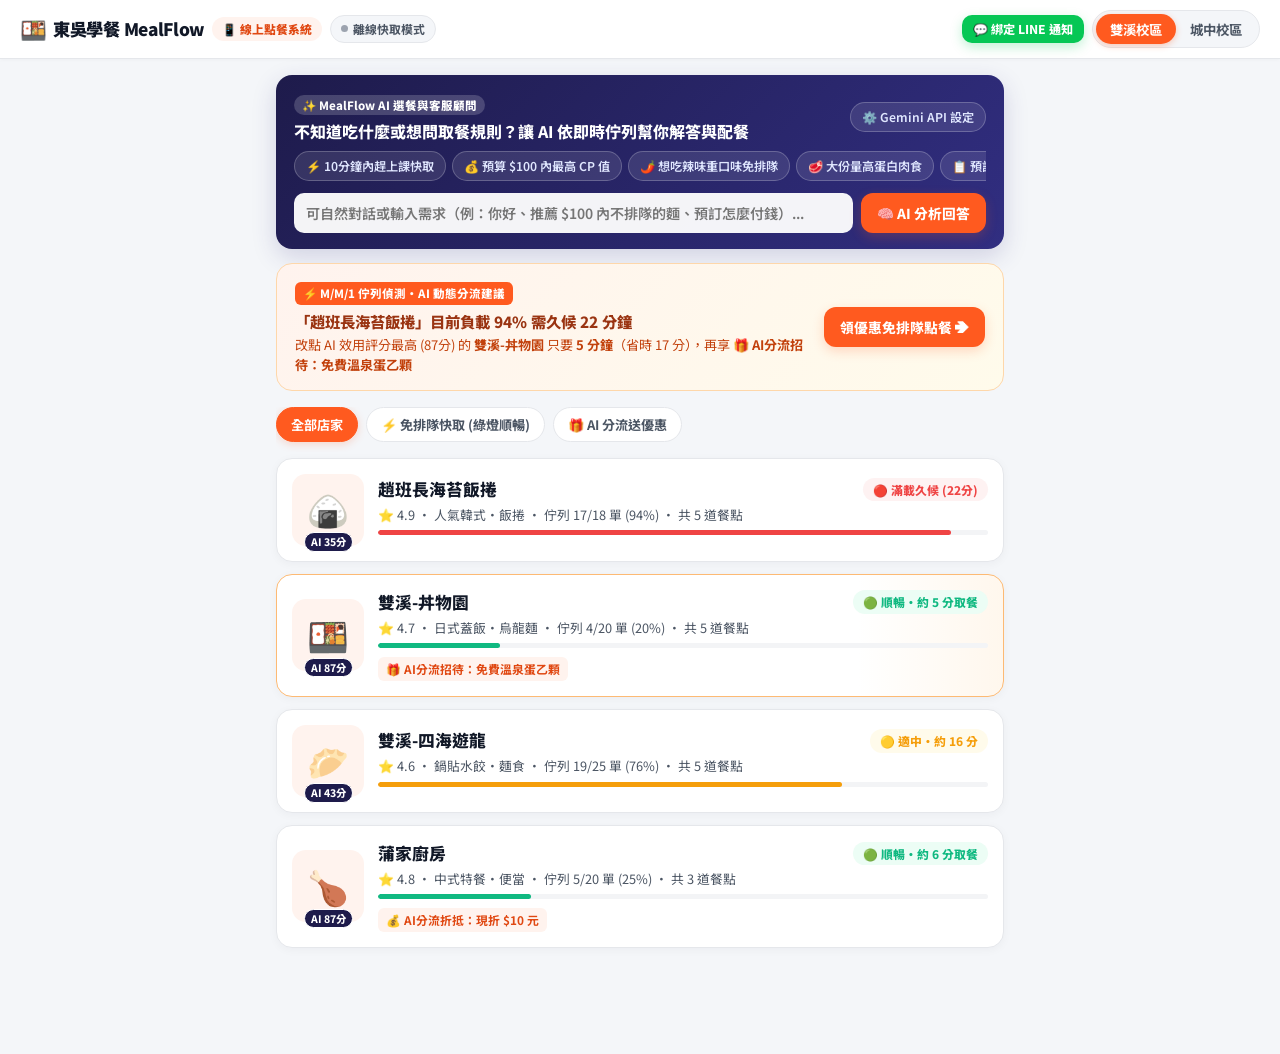
==== commit a62c7238: "Add files via upload" ====
--- a/order/index.html
+++ b/order/index.html
@@ -103,34 +103,35 @@
       <div id="singleTicketContainer"></div>
     </section>
 
-    <!-- ==================== 路由 4：SUNMI 風格全螢幕平板 POS (/store/) ==================== -->
+    <!-- ==================== 路由 4：現代化美型店家 POS + 訂單分天 + AI 分析 + 店務設定 (/store/) ==================== -->
     <section id="viewStore" class="view-section">
-      <aside class="pos-sidebar-rail">
-        <a href="../" class="rail-brand" title="返回系統入口">🍱</a>
-        <button type="button" class="rail-nav-btn active" id="railBtn-pos" onclick="switchStoreTabMode('pos')">
-          <span class="rail-icon">🖥️</span>
-          <span>收銀台</span>
-        </button>
-        <button type="button" class="rail-nav-btn" id="railBtn-kds" onclick="switchStoreTabMode('kds')">
-          <span class="rail-icon">📋</span>
-          <span>訂單</span>
-          <span id="railKdsBadge" class="rail-badge" style="display:none;">0</span>
-        </button>
-        <button type="button" class="rail-nav-btn" id="railBtn-analytics" onclick="switchStoreTabMode('analytics')">
-          <span class="rail-icon">📊</span>
-          <span>AI分析</span>
-        </button>
-        <button type="button" class="rail-nav-btn" id="railBtn-settings" onclick="switchStoreTabMode('settings')">
-          <span class="rail-icon">⚙️</span>
-          <span>設定</span>
-        </button>
-      </aside>
-      <div class="pos-main-stage">
-        <div id="storePanel-pos" style="display:flex; flex-direction:column; height:100%; overflow:hidden;"></div>
-        <div id="storePanel-kds" style="display:none; flex-direction:column; height:100%; overflow:hidden;"></div>
-        <div id="storePanel-analytics" style="display:none; flex-direction:column; height:100%; overflow:hidden;"></div>
-        <div id="storePanel-settings" style="display:none; flex-direction:column; height:100%; overflow:hidden;"></div>
-      </div>
+      <div class="store-top-nav">
+        <div class="store-nav-pills">
+          <button type="button" class="store-nav-tab active" id="railBtn-pos" onclick="switchStoreTabMode('pos')">
+            <span>🖥️</span> 櫃檯點餐 (POS)
+          </button>
+          <button type="button" class="store-nav-tab" id="railBtn-kds" onclick="switchStoreTabMode('kds')">
+            <span>📋</span> 訂單管理
+            <span id="railKdsBadge" class="tab-badge" style="display:none;">0</span>
+          </button>
+          <button type="button" class="store-nav-tab" id="railBtn-analytics" onclick="switchStoreTabMode('analytics')">
+            <span>📊</span> AI 營運分析
+          </button>
+          <button type="button" class="store-nav-tab" id="railBtn-settings" onclick="switchStoreTabMode('settings')">
+            <span>⚙️</span> 店務設定
+          </button>
+        </div>
+
+        <div style="display:flex; align-items:center; gap:8px; flex-wrap:wrap;">
+          <select id="storeTopSwitcher" class="select-input" style="width:auto; min-width:190px; padding:6px 10px; font-weight:800; font-size:0.84rem;" onchange="switchMerchantStore(this.value)"></select>
+          <button type="button" class="filter-chip" style="padding:6px 12px;" onclick="syncCloud(true)">🔄 同步雲端</button>
+        </div>
+      </div>
+
+      <div id="storePanel-pos" style="display:block;"></div>
+      <div id="storePanel-kds" style="display:none;"></div>
+      <div id="storePanel-analytics" style="display:none;"></div>
+      <div id="storePanel-settings" style="display:none;"></div>
     </section>
 
   </main>
@@ -187,55 +188,62 @@
     </div>
   </div>
 
-  <!-- ==================== 彈窗 C：預訂/待收款訂單「觸控數字鍵盤收款」視窗 (`#orderPayModal`, z-index: 9600) ==================== -->
+  <!-- ==================== 彈窗 C1：POS 櫃檯實收金額「觸控數字鍵盤」視窗 (`#posCashNumpadModal`, z-index: 9600) ==================== -->
+  <div id="posCashNumpadModal" class="modal-overlay" onclick="if(event.target===this) closePosCashNumpadModal()">
+    <div class="modal-card" style="max-width:420px;">
+      <div class="modal-header">
+        <div>
+          <span style="font-size:0.72rem; font-weight:800; color:var(--brand);">POS Touch Keypad</span>
+          <h3 style="font-size:1.15rem; font-weight:900;">🔢 點選輸入顧客實收金額</h3>
+        </div>
+        <button type="button" onclick="closePosCashNumpadModal()" style="border:none; background:#F3F4F6; width:34px; height:34px; border-radius:50%; font-weight:900;">✕</button>
+      </div>
+      <div class="modal-body" id="posCashNumpadBody"></div>
+    </div>
+  </div>
+
+  <!-- ==================== 彈窗 C2：預訂/待收款訂單「觸控數字鍵盤收款」視窗 (`#orderPayModal`, z-index: 9600) ==================== -->
   <div id="orderPayModal" class="modal-overlay" onclick="if(event.target===this) closeOrderPayModal()">
     <div class="modal-card" style="max-width:440px;">
-      <div class="modal-header" style="background:#0F172A; color:#FFFFFF;">
-        <div>
-          <span style="font-size:0.7rem; font-weight:800; color:#38BDF8;">POS Cash & Payment Collection</span>
+      <div class="modal-header">
+        <div>
+          <span style="font-size:0.72rem; font-weight:800; color:var(--brand);">Order Payment Collection</span>
           <h3 style="font-size:1.15rem; font-weight:900;">💵 訂單收款與觸控找零</h3>
         </div>
-        <button type="button" onclick="closeOrderPayModal()" style="border:none; background:rgba(255,255,255,0.18); color:#fff; width:32px; height:32px; border-radius:50%; font-weight:900;">✕</button>
+        <button type="button" onclick="closeOrderPayModal()" style="border:none; background:#F3F4F6; width:34px; height:34px; border-radius:50%; font-weight:900;">✕</button>
       </div>
       <div class="modal-body" id="orderPayModalBody"></div>
     </div>
   </div>
 
-  <!-- ==================== 彈窗 D：💚 LINE Developers Messaging API 官方帳號綁定中心 (`#lineBindModal`, z-index: 9600) ==================== -->
+  <!-- ==================== 彈窗 D：💚 LINE Login OAuth 2.1 官方帳號綁定中心 (`#lineBindModal`, z-index: 9600) ==================== -->
   <div id="lineBindModal" class="modal-overlay" onclick="if(event.target===this) closeLineBindModal()">
-    <div class="modal-card" style="max-width:520px;">
+    <div class="modal-card" style="max-width:500px;">
       <div class="modal-header" style="background:#06C755; color:#FFFFFF;">
         <div>
-          <span style="font-size:0.7rem; font-weight:800; background:rgba(255,255,255,0.22); padding:2px 8px; border-radius:999px;">LINE Developers Messaging API</span>
-          <h3 style="font-size:1.15rem; font-weight:900; margin-top:3px;">💬 綁定 LINE 官方帳號接收即時 Push 通知</h3>
+          <span style="font-size:0.7rem; font-weight:800; background:rgba(255,255,255,0.22); padding:2px 8px; border-radius:999px;">LINE Login OAuth 2.1 + Flex Message Push</span>
+          <h3 style="font-size:1.15rem; font-weight:900; margin-top:3px;">💬 綁定 LINE 接收取餐通知</h3>
         </div>
         <button type="button" onclick="closeLineBindModal()" style="border:none; background:rgba(255,255,255,0.22); color:#fff; width:32px; height:32px; border-radius:50%; font-weight:900;">✕</button>
       </div>
       <div class="modal-body">
-        <div style="background:#F0FDF4; border:1.5px solid #86EFAC; border-radius:12px; padding:12px; margin-bottom:12px;">
-          <div style="font-size:0.82rem; font-weight:900; color:#065F46; margin-bottom:6px;">
-            📲 方式一：透過 LINE 官方帳號 Webhook 自動綁定 (推薦)
-          </div>
-          <p style="font-size:0.78rem; color:#047857; line-height:1.45; margin-bottom:8px;">
-            點擊下方按鈕開啟 LINE 並傳送您的 4 位數綁定碼給官方帳號，LINE Webhook 會自動擷取您的 <code>userId</code> 完成綁定：
+        <div id="lineBindStatusBanner"></div>
+
+        <div style="background:#F0FDF4; border:1.5px solid #86EFAC; border-radius:12px; padding:14px; margin-bottom:12px;">
+          <div style="font-size:0.88rem; font-weight:900; color:#065F46; margin-bottom:6px;">
+            📲 一鍵透過 LINE Login 授權綁定 (免 Webhook)
+          </div>
+          <p style="font-size:0.78rem; color:#047857; line-height:1.45; margin-bottom:10px;">
+            點擊下方按鈕將跳轉至 LINE 官方授權畫面，授權後系統會自動取得您的 <code>userId</code>。當餐點製作完成或預訂需繳費時，官方帳號將自動推播精美 Flex Message 通知卡給您！
           </p>
-          <div style="display:flex; align-items:center; justify-content:space-between; gap:8px; background:#FFFFFF; padding:8px 12px; border-radius:10px; border:1px dashed #34D399; margin-bottom:8px;">
-            <span style="font-size:0.8rem; font-weight:800; color:var(--text-secondary);">您的專屬綁定碼：</span>
-            <strong id="lineBindCodeDisplay" style="font-size:1.35rem; font-weight:950; color:#059669; letter-spacing:2px;">8888</strong>
-          </div>
-          <div style="display:flex; gap:8px; flex-wrap:wrap;">
-            <a id="lineOaDeepLinkBtn" href="https://line.me" target="_blank" class="btn-line" style="flex:1; justify-content:center; text-decoration:none; padding:9px;">
-              🚀 開啟 LINE 傳送綁定碼
-            </a>
-            <button type="button" class="filter-chip" style="border-color:#059669; color:#065F46;" onclick="verifyLineWebhookBinding()">
-              🔄 檢查 Webhook 綁定狀態
-            </button>
-          </div>
+          <button type="button" class="btn-line" style="width:100%; justify-content:center; padding:11px; font-size:0.92rem;" onclick="startLineOAuthLogin()">
+            🚀 使用 LINE 帳號一鍵授權綁定
+          </button>
         </div>
 
         <div style="background:#F8FAFC; border:1px solid var(--border); border-radius:12px; padding:12px; margin-bottom:12px;">
           <div style="font-size:0.8rem; font-weight:900; color:var(--text-primary); margin-bottom:8px;">
-            🔑 方式二：直接綁定 LINE Developers User ID 或開啟推播模擬
+            🔑 開發測試 / 直接填入 LINE User ID 綁定
           </div>
           <div style="display:grid; grid-template-columns:1fr 1.4fr; gap:8px; margin-bottom:8px;">
             <div>
@@ -243,25 +251,25 @@
               <input type="text" id="lineInputName" class="select-input" placeholder="例如：王小明">
             </div>
             <div>
-              <label class="field-label">🆔 LINE User ID (U開頭 33 碼，可留空自動產生)</label>
+              <label class="field-label">🆔 LINE User ID (U開頭 33 碼)</label>
               <input type="text" id="lineInputId" class="select-input" placeholder="U1234567890abcdef...">
             </div>
           </div>
           <div style="display:flex; gap:8px;">
-            <button type="button" class="btn-line" style="flex:1; justify-content:center; padding:10px;" onclick="saveLineBindConfig()">
-              💚 立即綁定並發送測試 Push
+            <button type="button" class="btn-line" style="flex:1; justify-content:center; padding:9px;" onclick="saveLineBindConfig()">
+              💚 儲存綁定並發送測試通知
             </button>
             <button type="button" class="filter-chip" onclick="requestBrowserNotificationPermission()">
-              🔔 授權瀏覽器通知
+              🔔 開啟網頁震動響鈴
             </button>
           </div>
         </div>
 
         <div style="display:flex; justify-content:space-between; align-items:center; margin-bottom:6px;">
-          <strong style="font-size:0.84rem; color:#166534;">📬 最近 LINE Push API 推播紀錄匣</strong>
+          <strong style="font-size:0.84rem; color:#166534;">📬 最近 LINE 推播紀錄匣</strong>
           <button type="button" onclick="unbindLineAccount()" style="border:none; background:transparent; color:var(--text-muted); font-size:0.74rem; text-decoration:underline; cursor:pointer;">解除綁定</button>
         </div>
-        <div id="lineLogsContainer" style="max-height:150px; overflow-y:auto;"></div>
+        <div id="lineLogsContainer" style="max-height:140px; overflow-y:auto;"></div>
       </div>
     </div>
   </div>
--- a/styles.css
+++ b/styles.css
@@ -1,4 +1,4 @@
-/* 東吳學餐 MealFlow v7.0 - 商用全螢幕平板 POS (SUNMI 風格) + 學生掃碼點餐 + AI 營運圖表樣式表 */
+/* 東吳學餐 MealFlow v8.0 - 現代化美型學餐智慧點餐 & 平板 POS 系統樣式表 */
 :root {
   --brand: #FF5A1F;
   --brand-light: #FFF3EE;
@@ -11,9 +11,7 @@
   --red-bg: #FEF2F2;
   --indigo: #4F46E5;
   --indigo-bg: #EEF2FF;
-  --pos-navy: #0F172A;
-  --pos-blue: #1E3A8A;
-  
+
   --bg-page: #F4F6F9;
   --bg-card: #FFFFFF;
   --text-primary: #111827;
@@ -22,62 +20,59 @@
   --border: #E5E7EB;
 
   --radius-xl: 20px;
-  --radius-lg: 14px;
-  --radius-md: 10px;
-  --shadow-sm: 0 2px 8px rgba(0, 0, 0, 0.04);
-  --shadow-md: 0 8px 24px rgba(0, 0, 0, 0.07);
-  --shadow-float: 0 16px 36px rgba(17, 24, 39, 0.25);
-}
-
-* { box-sizing: border-box; margin: 0; padding: 0; -webkit-tap-highlight-color: transparent; }
+  --radius-lg: 16px;
+  --radius-md: 12px;
+  --shadow-sm: 0 2px 10px rgba(17, 24, 39, 0.04);
+  --shadow-md: 0 8px 24px rgba(17, 24, 39, 0.07);
+  --shadow-float: 0 18px 40px rgba(17, 24, 39, 0.22);
+}
+
+* {
+  box-sizing: border-box;
+  margin: 0;
+  padding: 0;
+  -webkit-tap-highlight-color: transparent;
+}
+
 body {
   font-family: "Noto Sans TC", -apple-system, BlinkMacSystemFont, sans-serif;
   background-color: var(--bg-page);
   color: var(--text-primary);
   line-height: 1.5;
-  padding-bottom: 100px;
-}
-
-/* ==================== 店家模式：100dvh 零捲動全螢幕平板 POS 佈局 ==================== */
-body.store-fullscreen {
-  padding-bottom: 0 !important;
-  height: 100dvh !important;
-  width: 100vw !important;
-  overflow: hidden !important;
-  background-color: #0F172A !important;
-}
-body.store-fullscreen .app-header {
-  display: none !important;
-}
-body.store-fullscreen main.container {
-  max-width: 100vw !important;
-  width: 100vw !important;
-  height: 100dvh !important;
-  margin: 0 !important;
-  padding: 0 !important;
-}
-body.store-fullscreen #viewStore.active {
-  display: flex !important;
-  width: 100vw !important;
-  height: 100dvh !important;
-  overflow: hidden !important;
-}
-
-button { cursor: pointer; font-family: inherit; user-select: none; }
-input, select, textarea { font-family: inherit; }
-
-/* ==================== 頂部導覽列 (學生端與入口頁使用) ==================== */
+  padding-bottom: 90px;
+  overflow-x: hidden;
+}
+
+/* 只有當處於「店家端 ➔ 櫃檯點餐 (POS)」分頁時，才鎖定外層頁面不上下滑動，剛好塞滿整個平板畫面！
+   切換到「訂單管理」、「AI 分析」、「設定」時皆可正常自由上下滑動！ */
+body.pos-no-scroll {
+  height: 100dvh;
+  overflow: hidden;
+  padding-bottom: 0;
+}
+
+button {
+  cursor: pointer;
+  font-family: inherit;
+  user-select: none;
+}
+input, select, textarea {
+  font-family: inherit;
+}
+
+/* ==================== 頂部導覽列 ==================== */
 .app-header {
-  background: var(--bg-card);
+  background: rgba(255, 255, 255, 0.96);
+  backdrop-filter: blur(10px);
   position: sticky;
   top: 0;
   z-index: 100;
-  padding: 12px 20px;
+  padding: 10px 20px;
   border-bottom: 1px solid var(--border);
-  box-shadow: 0 1px 4px rgba(0,0,0,0.03);
+  box-shadow: 0 1px 4px rgba(0, 0, 0, 0.03);
 }
 .header-inner {
-  max-width: 1180px;
+  max-width: 1240px;
   margin: 0 auto;
   display: flex;
   justify-content: space-between;
@@ -92,40 +87,50 @@
   flex-wrap: wrap;
 }
 .role-badge {
-  font-size: 0.72rem;
-  font-weight: 800;
-  padding: 3px 9px;
+  font-size: 0.74rem;
+  font-weight: 800;
+  padding: 3px 10px;
   border-radius: 999px;
 }
 .sync-status {
-  font-size: 0.72rem;
-  color: var(--text-muted);
+  font-size: 0.74rem;
+  color: var(--text-secondary);
   font-weight: 700;
   display: inline-flex;
   align-items: center;
   gap: 5px;
   background: var(--bg-page);
-  padding: 3px 9px;
+  padding: 4px 10px;
   border-radius: 999px;
   border: 1px solid var(--border);
 }
-.sync-dot { width: 7px; height: 7px; border-radius: 50%; background: var(--green); }
-.sync-dot.syncing { background: var(--amber); animation: pulse 1s infinite; }
-.sync-dot.offline { background: var(--text-muted); }
+.sync-dot {
+  width: 7px;
+  height: 7px;
+  border-radius: 50%;
+  background: var(--green);
+}
+.sync-dot.syncing {
+  background: var(--amber);
+  animation: pulse 1s infinite;
+}
+.sync-dot.offline {
+  background: var(--text-muted);
+}
 
 .campus-switcher {
   display: inline-flex;
   background: var(--bg-page);
-  padding: 4px;
+  padding: 3px;
   border-radius: 999px;
   border: 1px solid var(--border);
 }
 .campus-btn {
   border: none;
   background: transparent;
-  padding: 6px 14px;
-  border-radius: 999px;
-  font-size: 0.85rem;
+  padding: 5px 14px;
+  border-radius: 999px;
+  font-size: 0.84rem;
   font-weight: 700;
   color: var(--text-secondary);
   transition: 0.2s;
@@ -138,17 +143,27 @@
 
 /* ==================== 主容器 ==================== */
 .container {
-  max-width: 720px;
+  max-width: 760px;
   margin: 0 auto;
   padding: 16px;
 }
-.view-section { display: none; }
-.view-section.active { display: block; animation: fadeIn 0.2s ease; }
+body.store-mode-active .container {
+  max-width: 1260px;
+  padding: 12px 18px;
+}
+
+.view-section {
+  display: none;
+}
+.view-section.active {
+  display: block;
+  animation: fadeIn 0.2s ease;
+}
 
 /* ==================== 入口導覽卡片 ==================== */
 .portal-card {
   border-radius: var(--radius-lg);
-  padding: 20px;
+  padding: 22px;
   box-shadow: var(--shadow-sm);
   transition: transform 0.15s ease, box-shadow 0.15s ease;
   height: 100%;
@@ -156,7 +171,10 @@
   flex-direction: column;
   justify-content: space-between;
 }
-.portal-card:hover { transform: translateY(-3px); box-shadow: var(--shadow-md); }
+.portal-card:hover {
+  transform: translateY(-3px);
+  box-shadow: var(--shadow-md);
+}
 
 /* ==================== 進行中訂單提示條 ==================== */
 .active-order-strip {
@@ -172,7 +190,9 @@
   cursor: pointer;
   box-shadow: var(--shadow-md);
 }
-.active-order-strip.ready { background: var(--green); }
+.active-order-strip.ready {
+  background: var(--green);
+}
 .strip-num {
   background: rgba(255, 255, 255, 0.2);
   padding: 4px 10px;
@@ -186,9 +206,9 @@
   background: linear-gradient(135deg, #1E1B4B 0%, #312E81 100%);
   color: #FFFFFF;
   border-radius: var(--radius-lg);
-  padding: 15px 18px;
+  padding: 16px 18px;
   margin-bottom: 14px;
-  box-shadow: 0 8px 24px rgba(49, 46, 129, 0.2);
+  box-shadow: 0 8px 24px rgba(49, 46, 129, 0.18);
 }
 .ai-chip-row {
   display: flex;
@@ -197,10 +217,12 @@
   padding: 8px 0;
   scrollbar-width: none;
 }
-.ai-chip-row::-webkit-scrollbar { display: none; }
+.ai-chip-row::-webkit-scrollbar {
+  display: none;
+}
 .ai-prompt-chip {
-  border: 1px solid rgba(255,255,255,0.22);
-  background: rgba(255,255,255,0.1);
+  border: 1px solid rgba(255, 255, 255, 0.22);
+  background: rgba(255, 255, 255, 0.1);
   color: #E0E7FF;
   padding: 5px 11px;
   border-radius: 999px;
@@ -208,16 +230,22 @@
   font-weight: 600;
   white-space: nowrap;
 }
-.ai-prompt-chip:hover { background: rgba(255,255,255,0.22); color: #FFFFFF; }
+.ai-prompt-chip:hover {
+  background: rgba(255, 255, 255, 0.22);
+  color: #FFFFFF;
+}
 .ai-response-card {
-  background: rgba(255,255,255,0.97);
+  background: rgba(255, 255, 255, 0.98);
   color: var(--text-primary);
   border-radius: var(--radius-md);
   padding: 12px 14px;
   margin-top: 10px;
   display: none;
 }
-.ai-response-card.show { display: block; animation: fadeIn 0.25s ease; }
+.ai-response-card.show {
+  display: block;
+  animation: fadeIn 0.25s ease;
+}
 
 .smart-tip-card {
   background: linear-gradient(135deg, #FFF3EE 0%, #FFFBEB 100%);
@@ -243,45 +271,99 @@
   border-radius: 6px;
   margin-bottom: 5px;
 }
-.smart-tip-title { font-size: 0.96rem; font-weight: 800; color: #9A3412; margin-bottom: 2px; }
-.smart-tip-desc { font-size: 0.82rem; color: #C2410C; }
+.smart-tip-title {
+  font-size: 0.96rem;
+  font-weight: 800;
+  color: #9A3412;
+  margin-bottom: 2px;
+}
+.smart-tip-desc {
+  font-size: 0.82rem;
+  color: #C2410C;
+}
 .btn-tip-action {
   background: var(--brand);
   color: #FFFFFF;
   border: none;
   padding: 10px 16px;
   border-radius: var(--radius-md);
-  font-size: 0.85rem;
-  font-weight: 700;
+  font-size: 0.86rem;
+  font-weight: 800;
   white-space: nowrap;
-  box-shadow: 0 4px 12px rgba(255, 90, 31, 0.25);
+  box-shadow: 0 4px 12px rgba(255, 90, 31, 0.22);
   transition: 0.15s;
 }
-.btn-tip-action:disabled { opacity: 0.55; cursor: not-allowed; }
+.btn-tip-action:hover {
+  filter: brightness(1.04);
+}
+.btn-tip-action:disabled {
+  opacity: 0.55;
+  cursor: not-allowed;
+  box-shadow: none;
+}
+
+.btn-primary-full {
+  width: 100%;
+  background: var(--brand);
+  color: #FFFFFF;
+  border: none;
+  padding: 13px 18px;
+  border-radius: var(--radius-md);
+  font-size: 0.95rem;
+  font-weight: 900;
+  box-shadow: 0 6px 16px rgba(255, 90, 31, 0.25);
+  transition: 0.15s;
+}
+.btn-primary-full:disabled {
+  background: #9CA3AF;
+  box-shadow: none;
+  cursor: not-allowed;
+}
+.btn-outline {
+  background: #FFFFFF;
+  color: var(--text-primary);
+  border: 1.5px solid var(--border);
+  padding: 11px 16px;
+  border-radius: var(--radius-md);
+  font-size: 0.88rem;
+  font-weight: 800;
+}
 
 /* ==================== 篩選膠囊與店家列表 ==================== */
 .filter-row {
   display: flex;
   gap: 8px;
   overflow-x: auto;
-  padding-bottom: 12px;
+  padding-bottom: 10px;
   margin-bottom: 6px;
   scrollbar-width: none;
 }
-.filter-row::-webkit-scrollbar { display: none; }
+.filter-row::-webkit-scrollbar {
+  display: none;
+}
 .filter-chip {
   padding: 7px 14px;
   background: var(--bg-card);
-  border: 1px solid var(--border);
+  border: 1.5px solid var(--border);
   border-radius: 999px;
   font-size: 0.82rem;
   font-weight: 700;
   color: var(--text-secondary);
   white-space: nowrap;
-}
-.filter-chip.active { background: var(--text-primary); color: #FFFFFF; border-color: var(--text-primary); }
-
-.store-list { display: flex; flex-direction: column; gap: 12px; }
+  transition: 0.15s;
+}
+.filter-chip.active {
+  background: var(--brand);
+  color: #FFFFFF;
+  border-color: var(--brand);
+  box-shadow: 0 2px 8px rgba(255, 90, 31, 0.22);
+}
+
+.store-list {
+  display: flex;
+  flex-direction: column;
+  gap: 12px;
+}
 .store-card {
   background: var(--bg-card);
   border-radius: var(--radius-lg);
@@ -294,8 +376,14 @@
   cursor: pointer;
   transition: transform 0.15s ease, box-shadow 0.15s ease;
 }
-.store-card:hover { transform: translateY(-2px); box-shadow: var(--shadow-md); }
-.store-card.recommended { border-color: #FDBA74; background: linear-gradient(to right, #FFFFFF 80%, #FFF7ED 100%); }
+.store-card:hover {
+  transform: translateY(-2px);
+  box-shadow: var(--shadow-md);
+}
+.store-card.recommended {
+  border-color: #FDBA74;
+  background: linear-gradient(to right, #FFFFFF 80%, #FFF7ED 100%);
+}
 .store-thumb {
   width: 72px;
   height: 72px;
@@ -319,19 +407,76 @@
   border-radius: 999px;
   border: 1.5px solid #FFFFFF;
 }
-.store-info { flex: 1; min-width: 0; }
-.store-header-row { display: flex; justify-content: space-between; align-items: center; gap: 8px; margin-bottom: 3px; }
-.store-name { font-size: 1.05rem; font-weight: 800; color: var(--text-primary); white-space: nowrap; overflow: hidden; text-overflow: ellipsis; }
-.wait-pill { padding: 3px 9px; border-radius: 999px; font-size: 0.74rem; font-weight: 700; white-space: nowrap; flex-shrink: 0; }
-.wait-free { background: var(--green-bg); color: var(--green); }
-.wait-mod { background: var(--amber-bg); color: var(--amber); }
-.wait-full { background: var(--red-bg); color: var(--red); }
-.store-meta { font-size: 0.8rem; color: var(--text-secondary); margin-bottom: 6px; }
-.load-bar-wrap { width: 100%; height: 5px; background: #F3F4F6; border-radius: 999px; overflow: hidden; margin-bottom: 7px; }
-.load-bar-fill { height: 100%; border-radius: 999px; transition: width 0.3s ease; }
-.promo-tag { display: inline-flex; align-items: center; gap: 4px; background: var(--brand-light); color: var(--brand-dark); font-size: 0.74rem; font-weight: 700; padding: 3px 8px; border-radius: 6px; }
-
-/* ==================== 學生進入餐廳後的「分類菜單頁面」與底部懸浮購物車 ==================== */
+.store-info {
+  flex: 1;
+  min-width: 0;
+}
+.store-header-row {
+  display: flex;
+  justify-content: space-between;
+  align-items: center;
+  gap: 8px;
+  margin-bottom: 3px;
+}
+.store-name {
+  font-size: 1.05rem;
+  font-weight: 800;
+  color: var(--text-primary);
+  white-space: nowrap;
+  overflow: hidden;
+  text-overflow: ellipsis;
+}
+.wait-pill {
+  padding: 3px 10px;
+  border-radius: 999px;
+  font-size: 0.74rem;
+  font-weight: 800;
+  white-space: nowrap;
+  flex-shrink: 0;
+}
+.wait-free {
+  background: var(--green-bg);
+  color: var(--green);
+}
+.wait-mod {
+  background: var(--amber-bg);
+  color: var(--amber);
+}
+.wait-full {
+  background: var(--red-bg);
+  color: var(--red);
+}
+.store-meta {
+  font-size: 0.8rem;
+  color: var(--text-secondary);
+  margin-bottom: 6px;
+}
+.load-bar-wrap {
+  width: 100%;
+  height: 5px;
+  background: #F3F4F6;
+  border-radius: 999px;
+  overflow: hidden;
+  margin-bottom: 7px;
+}
+.load-bar-fill {
+  height: 100%;
+  border-radius: 999px;
+  transition: width 0.3s ease;
+}
+.promo-tag {
+  display: inline-flex;
+  align-items: center;
+  gap: 4px;
+  background: var(--brand-light);
+  color: var(--brand-dark);
+  font-size: 0.74rem;
+  font-weight: 700;
+  padding: 3px 8px;
+  border-radius: 6px;
+}
+
+/* ==================== 學生端進入餐廳後的分類菜單與購物車橫條 ==================== */
 .in-store-banner {
   background: var(--bg-card);
   border-radius: var(--radius-lg);
@@ -341,12 +486,12 @@
   box-shadow: var(--shadow-sm);
 }
 .category-group-title {
-  font-size: 1.15rem;
+  font-size: 1.12rem;
   font-weight: 900;
   color: var(--brand-dark);
   border-bottom: 2px solid #FED7AA;
   padding-bottom: 6px;
-  margin: 20px 0 12px;
+  margin: 18px 0 12px;
   display: flex;
   align-items: center;
   gap: 6px;
@@ -362,11 +507,16 @@
   transition: all 0.15s ease;
   box-shadow: var(--shadow-sm);
 }
-.menu-item-card:hover { box-shadow: var(--shadow-md); border-color: #FDBA74; }
-.menu-item-card:active { transform: scale(0.985); }
+.menu-item-card:hover {
+  box-shadow: var(--shadow-md);
+  border-color: #FDBA74;
+}
+.menu-item-card:active {
+  transform: scale(0.985);
+}
 .menu-img-box {
-  width: 88px;
-  height: 88px;
+  width: 84px;
+  height: 84px;
   border-radius: 12px;
   background: #FFF7ED;
   border: 1px solid #FFEDD5;
@@ -376,9 +526,13 @@
   display: flex;
   align-items: center;
   justify-content: center;
-  font-size: 2.3rem;
-}
-.menu-img-box img { width: 100%; height: 100%; object-fit: cover; }
+  font-size: 2.2rem;
+}
+.menu-img-box img {
+  width: 100%;
+  height: 100%;
+  object-fit: cover;
+}
 .menu-plus-badge {
   position: absolute;
   bottom: 5px;
@@ -393,7 +547,7 @@
   justify-content: center;
   font-size: 0.9rem;
   font-weight: 900;
-  box-shadow: 0 2px 6px rgba(0,0,0,0.2);
+  box-shadow: 0 2px 6px rgba(0, 0, 0, 0.2);
 }
 
 .floating-cart-bar {
@@ -414,14 +568,14 @@
 }
 .btn-view-cart {
   width: 100%;
-  padding: 15px 22px;
+  padding: 14px 20px;
   background: var(--brand);
   color: #FFFFFF;
   border: none;
-  border-radius: 18px;
-  font-size: 1.05rem;
-  font-weight: 800;
-  box-shadow: 0 8px 22px rgba(255, 90, 31, 0.32);
+  border-radius: 16px;
+  font-size: 1.02rem;
+  font-weight: 800;
+  box-shadow: 0 8px 22px rgba(255, 90, 31, 0.3);
   display: flex;
   justify-content: space-between;
   align-items: center;
@@ -442,11 +596,394 @@
   font-weight: 900;
 }
 
+/* ==================== 店家端現代化頂部導覽與美型 POS 介面 (/store/) ==================== */
+.store-top-nav {
+  display: flex;
+  justify-content: space-between;
+  align-items: center;
+  gap: 10px;
+  background: #FFFFFF;
+  padding: 8px 12px;
+  border-radius: 16px;
+  border: 1px solid var(--border);
+  box-shadow: var(--shadow-sm);
+  margin-bottom: 12px;
+  flex-wrap: wrap;
+}
+.store-nav-pills {
+  display: flex;
+  gap: 6px;
+  flex-wrap: wrap;
+}
+.store-nav-tab {
+  border: none;
+  background: transparent;
+  color: var(--text-secondary);
+  padding: 8px 16px;
+  border-radius: 12px;
+  font-size: 0.9rem;
+  font-weight: 800;
+  display: inline-flex;
+  align-items: center;
+  gap: 6px;
+  transition: 0.15s;
+}
+.store-nav-tab:hover {
+  background: var(--bg-page);
+  color: var(--text-primary);
+}
+.store-nav-tab.active {
+  background: var(--brand);
+  color: #FFFFFF;
+  box-shadow: 0 4px 12px rgba(255, 90, 31, 0.26);
+}
+.tab-badge {
+  background: #EF4444;
+  color: #FFFFFF;
+  font-size: 0.72rem;
+  font-weight: 900;
+  padding: 1px 7px;
+  border-radius: 999px;
+}
+.store-nav-tab.active .tab-badge {
+  background: #FFFFFF;
+  color: var(--brand-dark);
+}
+
+/* 店家 POS 點餐雙欄工作區：剛好塞滿一頁平板高度 (calc(100dvh - 136px))，不需外層捲動 */
+.pos-modern-workspace {
+  display: grid;
+  grid-template-columns: 1fr 390px;
+  gap: 14px;
+  height: calc(100dvh - 136px);
+  min-height: 480px;
+  overflow: hidden;
+}
+
+/* 左側：分類篩選 + 現代化餐點卡片網格 */
+.pos-menu-card {
+  background: #FFFFFF;
+  border-radius: var(--radius-lg);
+  border: 1px solid var(--border);
+  box-shadow: var(--shadow-sm);
+  padding: 14px;
+  display: flex;
+  flex-direction: column;
+  height: 100%;
+  overflow: hidden;
+}
+.pos-cat-strip {
+  display: flex;
+  gap: 8px;
+  overflow-x: auto;
+  padding-bottom: 10px;
+  margin-bottom: 10px;
+  border-bottom: 1px solid var(--border);
+  flex-shrink: 0;
+  scrollbar-width: none;
+}
+.pos-cat-strip::-webkit-scrollbar {
+  display: none;
+}
+.pos-cat-pill {
+  border: 1.5px solid var(--border);
+  background: var(--bg-page);
+  color: var(--text-secondary);
+  padding: 6px 14px;
+  border-radius: 999px;
+  font-size: 0.84rem;
+  font-weight: 800;
+  white-space: nowrap;
+  transition: 0.15s;
+}
+.pos-cat-pill.active {
+  background: var(--brand-light);
+  color: var(--brand-dark);
+  border-color: var(--brand);
+}
+
+.pos-dish-grid {
+  flex: 1;
+  overflow-y: auto;
+  display: grid;
+  grid-template-columns: repeat(auto-fill, minmax(165px, 1fr));
+  grid-auto-rows: 112px;
+  gap: 10px;
+  align-content: start;
+  padding-right: 4px;
+}
+.pos-dish-tile {
+  background: #FFFFFF;
+  border: 1.5px solid var(--border);
+  border-radius: 14px;
+  padding: 12px;
+  display: flex;
+  flex-direction: column;
+  justify-content: space-between;
+  cursor: pointer;
+  transition: all 0.14s ease;
+  box-shadow: 0 2px 6px rgba(0, 0, 0, 0.02);
+}
+.pos-dish-tile:hover {
+  border-color: #FDBA74;
+  background: #FFFDFB;
+  transform: translateY(-2px);
+  box-shadow: var(--shadow-sm);
+}
+.pos-dish-tile:active {
+  transform: scale(0.97);
+}
+.pos-tile-cat {
+  font-size: 0.7rem;
+  font-weight: 800;
+  color: var(--text-secondary);
+  background: var(--bg-page);
+  padding: 2px 7px;
+  border-radius: 6px;
+}
+.pos-tile-opt {
+  font-size: 0.68rem;
+  font-weight: 800;
+  color: var(--indigo);
+  background: var(--indigo-bg);
+  padding: 2px 6px;
+  border-radius: 6px;
+}
+.pos-tile-name {
+  font-size: 0.94rem;
+  font-weight: 900;
+  color: var(--text-primary);
+  margin-top: 4px;
+  line-height: 1.3;
+  display: -webkit-box;
+  -webkit-line-clamp: 2;
+  -webkit-box-orient: vertical;
+  overflow: hidden;
+}
+.pos-tile-price {
+  font-size: 1rem;
+  font-weight: 900;
+  color: var(--brand-dark);
+}
+
+/* 右側：現代化結帳明細卡 */
+.pos-receipt-column {
+  background: #FFFFFF;
+  border-radius: var(--radius-lg);
+  border: 1px solid var(--border);
+  box-shadow: var(--shadow-sm);
+  display: flex;
+  flex-direction: column;
+  height: 100%;
+  overflow: hidden;
+}
+.pos-receipt-header {
+  padding: 12px 16px;
+  background: linear-gradient(135deg, #FFF7ED 0%, #FFFFFF 100%);
+  border-bottom: 1px solid var(--border);
+  display: flex;
+  justify-content: space-between;
+  align-items: center;
+  flex-shrink: 0;
+}
+.pos-receipt-list {
+  flex: 1;
+  overflow-y: auto;
+  padding: 10px 14px;
+}
+.pos-receipt-item {
+  display: flex;
+  justify-content: space-between;
+  align-items: center;
+  gap: 8px;
+  padding: 9px 10px;
+  border-radius: 10px;
+  background: var(--bg-page);
+  margin-bottom: 8px;
+  border: 1px solid var(--border);
+}
+.pos-receipt-footer {
+  padding: 12px 14px;
+  background: #FFFFFF;
+  border-top: 1px solid var(--border);
+  flex-shrink: 0;
+}
+
+.pos-chip-btn {
+  border: 1.5px solid var(--border);
+  background: #FFFFFF;
+  color: var(--text-secondary);
+  padding: 6px 8px;
+  border-radius: 9px;
+  font-size: 0.78rem;
+  font-weight: 800;
+  text-align: center;
+  transition: 0.15s;
+}
+.pos-chip-btn:hover {
+  border-color: #CBD5E1;
+  background: #F8FAFC;
+}
+.pos-chip-btn.active {
+  background: var(--brand-light);
+  color: var(--brand-dark);
+  border-color: var(--brand);
+}
+
+.pos-checkout-btn {
+  width: 100%;
+  background: var(--brand);
+  color: #FFFFFF;
+  border: none;
+  padding: 13px;
+  border-radius: 12px;
+  font-size: 0.98rem;
+  font-weight: 900;
+  box-shadow: 0 6px 16px rgba(255, 90, 31, 0.28);
+  transition: 0.15s;
+}
+.pos-checkout-btn:disabled {
+  background: #9CA3AF;
+  box-shadow: none;
+  cursor: not-allowed;
+}
+
+/* 彈出式觸控數字鍵盤 (點選「實收金額」或「訂單收款」時彈出，不佔用主畫面) */
+.pos-numpad-grid {
+  display: grid;
+  grid-template-columns: repeat(3, 1fr);
+  gap: 8px;
+}
+.pos-numpad-key {
+  background: #F8FAFC;
+  color: var(--text-primary);
+  border: 1.5px solid var(--border);
+  border-radius: 12px;
+  height: 52px;
+  font-size: 1.25rem;
+  font-weight: 900;
+  display: flex;
+  align-items: center;
+  justify-content: center;
+  transition: 0.1s;
+}
+.pos-numpad-key:active {
+  background: var(--brand-light);
+  border-color: var(--brand);
+  transform: scale(0.96);
+}
+.pos-numpad-key.clear {
+  background: var(--red-bg);
+  color: var(--red);
+  border-color: #FECACA;
+  font-size: 0.95rem;
+}
+.pos-numpad-key.back {
+  background: #EEF2FF;
+  color: var(--indigo);
+  border-color: #C7D2FE;
+  font-size: 1.05rem;
+}
+
+/* ==================== 訂單管理 (KDS 分天檢視) - 可正常上下捲動 ==================== */
+.kds-panel-wrap {
+  display: flex;
+  flex-direction: column;
+  gap: 14px;
+  padding-bottom: 40px;
+}
+.kds-toolbar {
+  background: #FFFFFF;
+  border-radius: var(--radius-lg);
+  border: 1px solid var(--border);
+  padding: 14px 16px;
+  box-shadow: var(--shadow-sm);
+  display: flex;
+  flex-direction: column;
+  gap: 10px;
+}
+.kds-orders-grid {
+  display: grid;
+  grid-template-columns: repeat(auto-fill, minmax(310px, 1fr));
+  gap: 14px;
+}
+.kds-ticket-card {
+  background: #FFFFFF;
+  border-radius: var(--radius-lg);
+  border: 1.5px solid var(--border);
+  padding: 15px;
+  box-shadow: var(--shadow-sm);
+  display: flex;
+  flex-direction: column;
+  justify-content: space-between;
+  transition: 0.15s;
+}
+.kds-ticket-card.ready {
+  border-color: var(--green);
+  background: linear-gradient(180deg, #FFFFFF 0%, #F0FDF4 100%);
+}
+.kds-ticket-card.unpaid {
+  border-color: var(--amber);
+  background: linear-gradient(180deg, #FFFFFF 0%, #FFFBEB 100%);
+}
+
+/* ==================== AI 營運分析與設定面板 - 可正常上下捲動 ==================== */
+.analytics-panel-wrap,
+.settings-panel-wrap {
+  display: flex;
+  flex-direction: column;
+  gap: 14px;
+  padding-bottom: 40px;
+}
+.analytics-kpi-grid {
+  display: grid;
+  grid-template-columns: repeat(auto-fit, minmax(220px, 1fr));
+  gap: 12px;
+}
+.kpi-card {
+  background: #FFFFFF;
+  border-radius: var(--radius-lg);
+  border: 1px solid var(--border);
+  padding: 16px;
+  box-shadow: var(--shadow-sm);
+}
+.kpi-title {
+  font-size: 0.8rem;
+  font-weight: 800;
+  color: var(--text-secondary);
+  margin-bottom: 6px;
+}
+.kpi-val {
+  font-size: 1.55rem;
+  font-weight: 900;
+  color: var(--text-primary);
+}
+.kpi-sub {
+  font-size: 0.76rem;
+  font-weight: 700;
+  color: var(--green);
+  margin-top: 4px;
+}
+.charts-grid {
+  display: grid;
+  grid-template-columns: repeat(auto-fit, minmax(380px, 1fr));
+  gap: 14px;
+}
+.chart-card,
+.merchant-box {
+  background: #FFFFFF;
+  border-radius: var(--radius-lg);
+  border: 1px solid var(--border);
+  padding: 18px;
+  box-shadow: var(--shadow-sm);
+}
+
 /* ==================== 彈窗共用遮罩與嚴格圖層順序 ==================== */
 .modal-overlay {
   position: fixed;
   inset: 0;
-  background: rgba(17, 24, 39, 0.6);
+  background: rgba(17, 24, 39, 0.55);
+  backdrop-filter: blur(3px);
   z-index: 8000;
   display: none;
   justify-content: center;
@@ -455,10 +992,13 @@
 }
 #cartModal { z-index: 8000 !important; }
 #optionsModal { z-index: 9500 !important; }
-#menuEditorModal, #aiMenuScannerModal, #lineBindModal, #orderPayModal { z-index: 9600 !important; }
+#posCashNumpadModal, #orderPayModal, #lineBindModal { z-index: 9600 !important; }
 #pickupAlertModal { z-index: 9800 !important; }
 
-.modal-overlay.open { display: flex; animation: fadeIn 0.2s ease; }
+.modal-overlay.open {
+  display: flex;
+  animation: fadeIn 0.2s ease;
+}
 .modal-overlay.bottom-sheet {
   align-items: flex-end;
   padding: 0;
@@ -510,7 +1050,9 @@
   cursor: pointer;
   transition: 0.15s;
 }
-.option-label-row:hover { background: #F9FAFB; }
+.option-label-row:hover {
+  background: #F9FAFB;
+}
 .option-label-row.checked {
   border-color: var(--brand);
   background: var(--brand-light);
@@ -526,7 +1068,9 @@
   font-weight: 600;
   outline: none;
 }
-.select-input:focus { border-color: var(--brand); }
+.select-input:focus {
+  border-color: var(--brand);
+}
 .field-label {
   font-size: 0.78rem;
   font-weight: 800;
@@ -535,310 +1079,67 @@
   display: block;
 }
 
-/* ==================== SUNMI 商用平板全螢幕 POS 機介面 ==================== */
-.pos-sidebar-rail {
-  width: 84px;
-  height: 100dvh;
-  background: #0F172A;
-  border-right: 1px solid #1E293B;
-  display: flex;
-  flex-direction: column;
-  justify-content: space-between;
-  align-items: center;
-  padding: 12px 6px;
-  flex-shrink: 0;
-  z-index: 20;
-}
-.pos-rail-logo {
-  display: flex;
-  flex-direction: column;
-  align-items: center;
-  gap: 2px;
-  color: #FFFFFF;
-  font-weight: 900;
-  font-size: 0.72rem;
-  text-align: center;
-  padding-bottom: 10px;
-  border-bottom: 1px solid #1E293B;
-  width: 100%;
-}
-.pos-rail-nav {
-  display: flex;
-  flex-direction: column;
-  gap: 8px;
-  width: 100%;
-  flex: 1;
-  padding-top: 12px;
-}
-.pos-rail-btn {
-  width: 100%;
-  border: none;
-  background: transparent;
-  color: #94A3B8;
-  padding: 10px 4px;
-  border-radius: 12px;
-  display: flex;
-  flex-direction: column;
-  align-items: center;
-  gap: 4px;
-  font-size: 0.74rem;
-  font-weight: 800;
-  position: relative;
-  transition: 0.15s;
-}
-.pos-rail-btn .rail-icon {
-  font-size: 1.4rem;
-  line-height: 1;
-}
-.pos-rail-btn:hover {
-  background: rgba(255, 255, 255, 0.08);
-  color: #F8FAFC;
-}
-.pos-rail-btn.active {
-  background: var(--brand);
-  color: #FFFFFF;
-  box-shadow: 0 4px 12px rgba(255, 90, 31, 0.35);
-}
-.pos-rail-badge {
-  position: absolute;
-  top: 4px;
-  right: 8px;
-  background: #EF4444;
-  color: #FFFFFF;
-  font-size: 0.65rem;
-  font-weight: 900;
-  padding: 1px 6px;
-  border-radius: 999px;
-  border: 1.5px solid #0F172A;
-}
-
-.pos-main-stage {
-  flex: 1;
-  height: 100dvh;
-  overflow: hidden;
-  background: #E2E8F0;
-  display: flex;
-  flex-direction: column;
-}
-
-.pos-screen-grid {
-  display: flex;
-  width: 100%;
-  height: 100dvh;
-  overflow: hidden;
-}
-
-/* 左側：商品區 + 底部收銀數字鍵盤區 */
-.pos-menu-workarea {
-  flex: 1;
-  height: 100dvh;
-  display: flex;
-  flex-direction: column;
-  padding: 10px 12px;
-  overflow: hidden;
-  background: #E2E8F0;
-}
-.pos-top-bar {
-  display: flex;
-  justify-content: space-between;
-  align-items: center;
-  gap: 8px;
-  margin-bottom: 8px;
-  flex-shrink: 0;
-}
-.pos-cat-strip {
-  display: flex;
-  gap: 6px;
-  overflow-x: auto;
-  scrollbar-width: none;
-  flex: 1;
-}
-.pos-cat-strip::-webkit-scrollbar { display: none; }
-.pos-cat-btn {
-  background: #FFFFFF;
-  color: #334155;
-  border: 1.5px solid #CBD5E1;
-  padding: 7px 14px;
-  border-radius: 8px;
-  font-size: 0.84rem;
-  font-weight: 800;
-  white-space: nowrap;
-  box-shadow: 0 1px 2px rgba(0,0,0,0.04);
-}
-.pos-cat-btn.active {
-  background: #1D4ED8;
-  color: #FFFFFF;
-  border-color: #1D4ED8;
-}
-
-/* 商品磁貼網格 (仿照 SUNMI POS 白底紅字高對比設計) */
-.pos-dish-grid {
-  flex: 1;
-  overflow-y: auto;
-  display: grid;
-  grid-template-columns: repeat(auto-fill, minmax(148px, 1fr));
-  grid-auto-rows: 88px;
-  gap: 8px;
-  align-content: start;
-  padding-right: 2px;
-}
-.pos-dish-tile {
-  background: #FFFFFF;
-  border: 1.5px solid #CBD5E1;
-  border-top: 4px solid #1D4ED8;
-  border-radius: 10px;
-  padding: 8px 10px;
-  text-align: left;
-  color: #0F172A;
-  display: flex;
-  flex-direction: column;
-  justify-content: space-between;
-  box-shadow: 0 2px 4px rgba(15, 23, 42, 0.05);
-  transition: transform 0.08s ease, border-color 0.1s ease;
-  position: relative;
-}
-.pos-dish-tile:hover { border-color: #1D4ED8; }
-.pos-dish-tile:active { transform: scale(0.96); background: #F8FAFC; }
-.pos-dish-tile.in-cart {
-  border-color: var(--brand);
-  border-top-color: var(--brand);
-  background: #FFFDFB;
-}
-
-/* 底部內嵌操作台與觸控數字鍵盤 (仿照 SUNMI POS 下方 1-9 鍵盤區) */
-.pos-bottom-dock {
-  height: 196px;
-  flex-shrink: 0;
-  margin-top: 8px;
-  background: #CBD5E1;
-  border-radius: 12px;
-  padding: 8px;
-  display: grid;
-  grid-template-columns: 1fr 276px;
-  gap: 8px;
-}
-.pos-quick-deck {
-  background: #F8FAFC;
-  border-radius: 8px;
-  padding: 8px 10px;
-  display: flex;
-  flex-direction: column;
-  justify-content: space-between;
-}
-.pos-numpad-grid {
-  display: grid;
-  grid-template-columns: repeat(3, 1fr);
-  grid-template-rows: repeat(4, 1fr);
-  gap: 5px;
-  height: 100%;
-}
-.pos-num-key {
-  background: #0F172A;
-  color: #FFFFFF;
-  border: none;
-  border-radius: 7px;
-  font-size: 1.15rem;
-  font-weight: 900;
-  display: flex;
-  align-items: center;
-  justify-content: center;
-  box-shadow: 0 2px 0 #020617;
-  transition: 0.06s;
-}
-.pos-num-key:active {
-  transform: translateY(1px);
-  background: #1E293B;
-}
-.pos-num-key.fn-key {
-  background: #334155;
-  font-size: 0.92rem;
-}
-.pos-num-key.clear-key {
-  background: #DC2626;
-  font-size: 0.92rem;
-}
-
-/* 右側：帳單明細與結帳欄 */
-.pos-receipt-column {
-  width: 355px;
-  height: 100dvh;
-  background: #FFFFFF;
-  border-left: 2px solid #CBD5E1;
-  display: flex;
-  flex-direction: column;
-  justify-content: space-between;
-  flex-shrink: 0;
-  overflow: hidden;
-}
-.pos-receipt-header {
-  padding: 10px 12px;
-  background: #F8FAFC;
-  border-bottom: 1px solid #E2E8F0;
-  flex-shrink: 0;
-}
-.pos-receipt-list {
-  flex: 1;
-  overflow-y: auto;
-  padding: 6px 12px;
-}
-.pos-receipt-footer {
-  padding: 10px 12px;
-  background: #F8FAFC;
-  border-top: 2px solid #0F172A;
-  flex-shrink: 0;
-}
-
-/* 其他分頁內部捲動容器 (訂單 / AI分析 / 設定) */
-.pos-panel-scroll {
-  height: 100dvh;
-  overflow-y: auto;
-  padding: 16px 20px 40px;
-  background: #F1F5F9;
-}
-
-.merchant-box {
-  background: var(--bg-card);
-  border-radius: var(--radius-lg);
-  border: 1px solid var(--border);
-  padding: 16px;
-  margin-bottom: 14px;
-  box-shadow: var(--shadow-sm);
-}
-.promo-pills {
-  display: grid;
-  grid-template-columns: repeat(2, 1fr);
-  gap: 10px;
-  margin: 12px 0;
-}
-.promo-pill-btn {
-  padding: 12px;
-  border-radius: var(--radius-md);
-  border: 1.5px solid var(--border);
-  background: var(--bg-page);
-  text-align: left;
-}
-.promo-pill-btn.active { border-color: var(--brand); background: var(--brand-light); }
-
-/* 訂單追蹤卡 */
-.ticket-tracker-card {
-  background: var(--bg-card);
+/* ==================== 訂單專屬追蹤卡 ==================== */
+.ticket-hero-card {
+  background: #FFFFFF;
   border-radius: var(--radius-xl);
   border: 1px solid var(--border);
   padding: 24px 20px;
   box-shadow: var(--shadow-md);
-}
-.tracker-steps { display: flex; align-items: center; justify-content: space-between; padding: 20px 8px 6px; }
-.tracker-step { display: flex; flex-direction: column; align-items: center; gap: 6px; color: var(--text-muted); font-size: 0.78rem; font-weight: 700; }
-.tracker-step .step-circle { width: 34px; height: 34px; border-radius: 50%; background: #F3F4F6; color: var(--text-muted); display: flex; align-items: center; justify-content: center; font-weight: 800; font-size: 0.9rem; }
-.tracker-step.active { color: var(--brand-dark); }
-.tracker-step.active .step-circle { background: var(--brand); color: #FFFFFF; }
-.tracker-step.active.ready { color: var(--green); }
-.tracker-step.active.ready .step-circle { background: var(--green); color: #FFFFFF; }
-.tracker-line { flex: 1; height: 3px; background: #E5E7EB; margin: 0 8px 20px; border-radius: 999px; }
-.tracker-line.active { background: var(--brand); }
-.tracker-line.active.ready { background: var(--green); }
-
-/* Toast */
+  text-align: center;
+}
+.ticket-Serial {
+  font-size: 3.4rem;
+  font-weight: 950;
+  letter-spacing: -1px;
+  line-height: 1.1;
+  margin: 4px 0 8px;
+}
+.status-stepper {
+  display: flex;
+  justify-content: space-around;
+  align-items: center;
+  margin: 18px 0;
+  padding: 12px;
+  background: var(--bg-page);
+  border-radius: 14px;
+}
+.step-item {
+  display: flex;
+  flex-direction: column;
+  align-items: center;
+  gap: 4px;
+  color: var(--text-muted);
+  font-size: 0.76rem;
+  font-weight: 700;
+}
+.step-dot {
+  width: 30px;
+  height: 30px;
+  border-radius: 50%;
+  background: #E5E7EB;
+  color: #6B7280;
+  display: flex;
+  align-items: center;
+  justify-content: center;
+  font-weight: 900;
+}
+.step-item.done {
+  color: var(--green);
+}
+.step-item.done .step-dot {
+  background: var(--green);
+  color: #FFFFFF;
+}
+.step-item.active {
+  color: var(--brand-dark);
+}
+.step-item.active .step-dot {
+  background: var(--brand);
+  color: #FFFFFF;
+}
+
+/* ==================== Toast & LINE 推播卡片 ==================== */
 .toast {
   position: fixed;
   top: 20px;
@@ -849,12 +1150,59 @@
   padding: 10px 18px;
   border-radius: 999px;
   font-size: 0.86rem;
-  font-weight: 600;
+  font-weight: 700;
   z-index: 10000;
   box-shadow: var(--shadow-md);
   display: none;
   max-width: 90vw;
   text-align: center;
+}
+
+.btn-line {
+  background: #06C755;
+  color: #FFFFFF;
+  border: none;
+  padding: 9px 14px;
+  border-radius: 10px;
+  font-size: 0.82rem;
+  font-weight: 800;
+  display: inline-flex;
+  align-items: center;
+  gap: 6px;
+  box-shadow: 0 4px 12px rgba(6, 199, 85, 0.25);
+  transition: 0.15s;
+}
+.btn-line:hover {
+  background: #05B34C;
+}
+
+.line-push-container {
+  position: fixed;
+  top: 16px;
+  right: 16px;
+  z-index: 9900;
+  display: flex;
+  flex-direction: column;
+  gap: 10px;
+  max-width: 360px;
+  width: calc(100vw - 32px);
+  pointer-events: none;
+}
+.line-push-card {
+  pointer-events: auto;
+  background: #FFFFFF;
+  border-left: 6px solid #06C755;
+  border-radius: 14px;
+  padding: 12px 14px;
+  box-shadow: 0 14px 32px rgba(0, 0, 0, 0.18);
+  border-top: 1px solid #E5E7EB;
+  border-right: 1px solid #E5E7EB;
+  border-bottom: 1px solid #E5E7EB;
+  animation: fadeIn 0.25s ease;
+}
+.ring-bell-anim {
+  display: inline-block;
+  animation: shakeRing 0.8s infinite;
 }
 
 @keyframes fadeIn { from { opacity: 0; } to { opacity: 1; } }
@@ -868,55 +1216,20 @@
   80% { transform: rotate(10deg) scale(1.08); }
 }
 
-/* ==================== LINE 綁定與即時推播通知樣式 ==================== */
-.btn-line {
-  background: #06C755;
-  color: #FFFFFF;
-  border: none;
-  padding: 9px 14px;
-  border-radius: 10px;
-  font-size: 0.82rem;
-  font-weight: 800;
-  display: inline-flex;
-  align-items: center;
-  gap: 6px;
-  box-shadow: 0 4px 12px rgba(6, 199, 85, 0.28);
-  transition: 0.15s;
-}
-.btn-line:hover { background: #05B34C; }
-
-.line-push-container {
-  position: fixed;
-  top: 16px;
-  right: 16px;
-  z-index: 9900;
-  display: flex;
-  flex-direction: column;
-  gap: 10px;
-  max-width: 360px;
-  width: calc(100vw - 32px);
-  pointer-events: none;
-}
-.line-push-card {
-  pointer-events: auto;
-  background: #FFFFFF;
-  border-left: 6px solid #06C755;
-  border-radius: 14px;
-  padding: 12px 14px;
-  box-shadow: 0 14px 32px rgba(0, 0, 0, 0.22);
-  border-top: 1px solid #E5E7EB;
-  border-right: 1px solid #E5E7EB;
-  border-bottom: 1px solid #E5E7EB;
-  animation: fadeIn 0.25s ease;
-}
-.ring-bell-anim {
-  display: inline-block;
-  animation: shakeRing 0.8s infinite;
-}
-
-/* 響應式窄螢幕調整 */
-@media (max-width: 820px) {
-  .pos-screen-grid { flex-direction: column; overflow-y: auto; }
-  .pos-menu-workarea { height: auto; min-height: 55vh; }
-  .pos-receipt-column { width: 100%; height: auto; }
-}
+@media (max-width: 900px) {
+  body.pos-no-scroll {
+    height: auto;
+    overflow: auto;
+  }
+  .pos-modern-workspace {
+    grid-template-columns: 1fr;
+    height: auto;
+    overflow: visible;
+  }
+  .pos-menu-card {
+    height: 520px;
+  }
+  .charts-grid {
+    grid-template-columns: 1fr;
+  }
+}
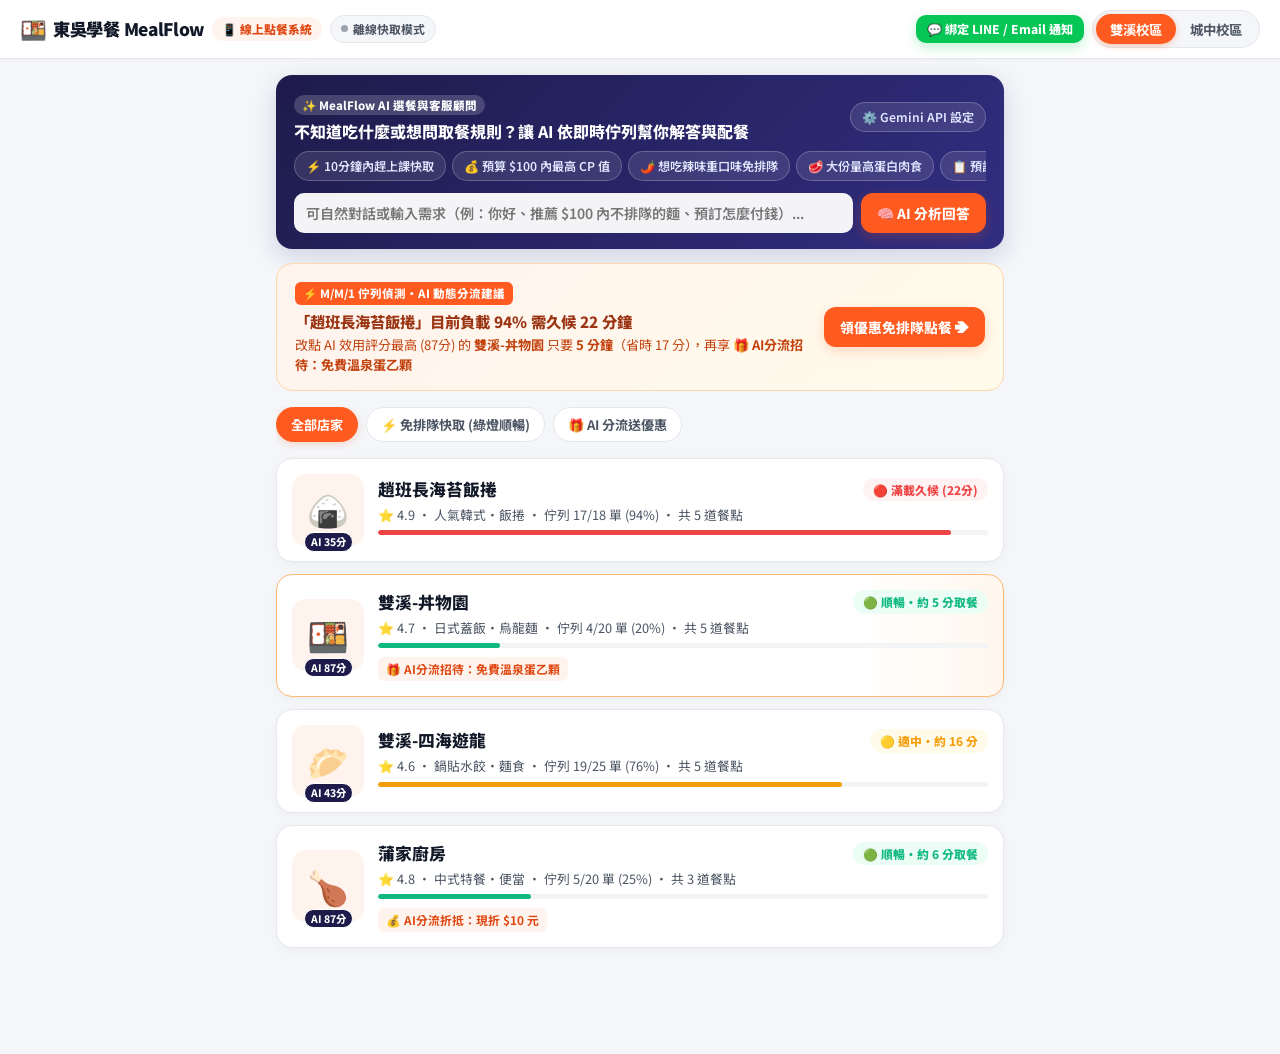
==== commit 203fb532: "Add files via upload" ====
--- a/order/index.html
+++ b/order/index.html
@@ -13,8 +13,7 @@
 <body>
 
   <div id="toast" class="toast"></div>
-  <!-- LINE Messaging API 即時推播通知懸浮容器 -->
-  <div id="linePushContainer" class="line-push-container"></div>
+  <div id="analyticsChartTooltip" class="chart-floating-tooltip"></div>
 
   <!-- 頂部導覽列 -->
   <header class="app-header">
@@ -32,7 +31,12 @@
       </div>
 
       <div style="display:flex; align-items:center; gap:8px; flex-wrap:wrap;">
-        <button type="button" class="btn-line" style="padding:5px 11px; font-size:0.76rem;" onclick="openLineBindModal()">
+        <div id="headerStoreControls" style="display:none; align-items:center; gap:8px;">
+          <select id="storeTopSwitcher" class="select-input" style="width:auto; min-width:210px; padding:6px 12px; font-weight:800; font-size:0.84rem;" onchange="switchMerchantStore(this.value)"></select>
+          <button type="button" class="filter-chip" style="padding:6px 12px;" onclick="syncCloud(true)">🔄 同步雲端</button>
+        </div>
+
+        <button type="button" id="headerLineBindBtn" class="btn-line" style="padding:5px 11px; font-size:0.76rem;" onclick="openLineBindModal()">
           <span id="headerLineBtnText">💬 綁定 LINE 通知</span>
         </button>
         <div class="campus-switcher" id="headerCampusSwitcher">
@@ -103,35 +107,36 @@
       <div id="singleTicketContainer"></div>
     </section>
 
-    <!-- ==================== 路由 4：現代化美型店家 POS + 訂單分天 + AI 分析 + 店務設定 (/store/) ==================== -->
+    <!-- ==================== 路由 4：現代化美型店家 POS + 左側垂直圖示導覽 (/store/) ==================== -->
     <section id="viewStore" class="view-section">
-      <div class="store-top-nav">
-        <div class="store-nav-pills">
-          <button type="button" class="store-nav-tab active" id="railBtn-pos" onclick="switchStoreTabMode('pos')">
-            <span>🖥️</span> 櫃檯點餐 (POS)
-          </button>
-          <button type="button" class="store-nav-tab" id="railBtn-kds" onclick="switchStoreTabMode('kds')">
-            <span>📋</span> 訂單管理
+      <div class="store-shell-layout">
+        <aside class="store-left-rail">
+          <button type="button" class="store-rail-btn active" id="railBtn-pos" onclick="switchStoreTabMode('pos')">
+            <span class="rail-icon">🖥️</span>
+            <span>點餐</span>
+          </button>
+          <button type="button" class="store-rail-btn" id="railBtn-kds" onclick="switchStoreTabMode('kds')">
+            <span class="rail-icon">📋</span>
+            <span>訂單</span>
             <span id="railKdsBadge" class="tab-badge" style="display:none;">0</span>
           </button>
-          <button type="button" class="store-nav-tab" id="railBtn-analytics" onclick="switchStoreTabMode('analytics')">
-            <span>📊</span> AI 營運分析
-          </button>
-          <button type="button" class="store-nav-tab" id="railBtn-settings" onclick="switchStoreTabMode('settings')">
-            <span>⚙️</span> 店務設定
-          </button>
-        </div>
-
-        <div style="display:flex; align-items:center; gap:8px; flex-wrap:wrap;">
-          <select id="storeTopSwitcher" class="select-input" style="width:auto; min-width:190px; padding:6px 10px; font-weight:800; font-size:0.84rem;" onchange="switchMerchantStore(this.value)"></select>
-          <button type="button" class="filter-chip" style="padding:6px 12px;" onclick="syncCloud(true)">🔄 同步雲端</button>
-        </div>
-      </div>
-
-      <div id="storePanel-pos" style="display:block;"></div>
-      <div id="storePanel-kds" style="display:none;"></div>
-      <div id="storePanel-analytics" style="display:none;"></div>
-      <div id="storePanel-settings" style="display:none;"></div>
+          <button type="button" class="store-rail-btn" id="railBtn-analytics" onclick="switchStoreTabMode('analytics')">
+            <span class="rail-icon">📊</span>
+            <span>分析</span>
+          </button>
+          <button type="button" class="store-rail-btn" id="railBtn-settings" onclick="switchStoreTabMode('settings')">
+            <span class="rail-icon">⚙️</span>
+            <span>設定</span>
+          </button>
+        </aside>
+
+        <div class="store-stage-area">
+          <div id="storePanel-pos" style="display:block;"></div>
+          <div id="storePanel-kds" style="display:none;"></div>
+          <div id="storePanel-analytics" style="display:none;"></div>
+          <div id="storePanel-settings" style="display:none;"></div>
+        </div>
+      </div>
     </section>
 
   </main>
@@ -243,21 +248,25 @@
 
         <div style="background:#F8FAFC; border:1px solid var(--border); border-radius:12px; padding:12px; margin-bottom:12px;">
           <div style="font-size:0.8rem; font-weight:900; color:var(--text-primary); margin-bottom:8px;">
-            🔑 開發測試 / 直接填入 LINE User ID 綁定
-          </div>
-          <div style="display:grid; grid-template-columns:1fr 1.4fr; gap:8px; margin-bottom:8px;">
+            📧 綁定 Email 免費無限量取餐通知 / 或手動填入 LINE User ID
+          </div>
+          <div style="display:grid; grid-template-columns:1fr 1.3fr; gap:8px; margin-bottom:8px;">
             <div>
               <label class="field-label">👤 顯示名稱</label>
               <input type="text" id="lineInputName" class="select-input" placeholder="例如：王小明">
             </div>
             <div>
-              <label class="field-label">🆔 LINE User ID (U開頭 33 碼)</label>
-              <input type="text" id="lineInputId" class="select-input" placeholder="U1234567890abcdef...">
+              <label class="field-label">📧 Email 信箱 (免額度限制推薦)</label>
+              <input type="email" id="lineInputEmail" class="select-input" placeholder="student@scu.edu.tw">
             </div>
+          </div>
+          <div style="margin-bottom:8px;">
+            <label class="field-label">🆔 LINE User ID (選填，U開頭 33 碼)</label>
+            <input type="text" id="lineInputId" class="select-input" placeholder="若已用上方按鈕授權會自動帶入">
           </div>
           <div style="display:flex; gap:8px;">
             <button type="button" class="btn-line" style="flex:1; justify-content:center; padding:9px;" onclick="saveLineBindConfig()">
-              💚 儲存綁定並發送測試通知
+              💾 儲存通知設定
             </button>
             <button type="button" class="filter-chip" onclick="requestBrowserNotificationPermission()">
               🔔 開啟網頁震動響鈴
--- a/styles.css
+++ b/styles.css
@@ -596,66 +596,88 @@
   font-weight: 900;
 }
 
-/* ==================== 店家端現代化頂部導覽與美型 POS 介面 (/store/) ==================== */
-.store-top-nav {
-  display: flex;
-  justify-content: space-between;
-  align-items: center;
-  gap: 10px;
-  background: #FFFFFF;
-  padding: 8px 12px;
-  border-radius: 16px;
+/* ==================== 店家端現代化左側白色圖示欄 + 美型 POS 介面 (/store/) ==================== */
+.store-shell-layout {
+  display: grid;
+  grid-template-columns: 74px 1fr;
+  gap: 14px;
+  align-items: start;
+}
+
+.store-left-rail {
+  background: #FFFFFF;
+  border-radius: 20px;
   border: 1px solid var(--border);
   box-shadow: var(--shadow-sm);
-  margin-bottom: 12px;
-  flex-wrap: wrap;
-}
-.store-nav-pills {
-  display: flex;
-  gap: 6px;
-  flex-wrap: wrap;
-}
-.store-nav-tab {
+  padding: 12px 8px;
+  display: flex;
+  flex-direction: column;
+  align-items: center;
+  gap: 10px;
+  position: sticky;
+  top: 72px;
+  height: calc(100dvh - 82px);
+}
+
+.store-rail-btn {
+  position: relative;
+  width: 56px;
+  height: 58px;
   border: none;
   background: transparent;
   color: var(--text-secondary);
-  padding: 8px 16px;
-  border-radius: 12px;
-  font-size: 0.9rem;
-  font-weight: 800;
-  display: inline-flex;
-  align-items: center;
-  gap: 6px;
-  transition: 0.15s;
-}
-.store-nav-tab:hover {
+  border-radius: 16px;
+  display: flex;
+  flex-direction: column;
+  align-items: center;
+  justify-content: center;
+  gap: 3px;
+  font-size: 0.7rem;
+  font-weight: 800;
+  transition: all 0.16s ease;
+}
+.store-rail-btn .rail-icon {
+  font-size: 1.35rem;
+  line-height: 1;
+}
+.store-rail-btn:hover {
   background: var(--bg-page);
   color: var(--text-primary);
-}
-.store-nav-tab.active {
+  transform: translateY(-1px);
+}
+.store-rail-btn.active {
   background: var(--brand);
   color: #FFFFFF;
-  box-shadow: 0 4px 12px rgba(255, 90, 31, 0.26);
+  box-shadow: 0 6px 14px rgba(255, 90, 31, 0.28);
 }
 .tab-badge {
+  position: absolute;
+  top: 4px;
+  right: 4px;
   background: #EF4444;
   color: #FFFFFF;
-  font-size: 0.72rem;
+  font-size: 0.65rem;
   font-weight: 900;
-  padding: 1px 7px;
+  padding: 1px 5px;
   border-radius: 999px;
-}
-.store-nav-tab.active .tab-badge {
+  line-height: 1.2;
+}
+.store-rail-btn.active .tab-badge {
   background: #FFFFFF;
   color: var(--brand-dark);
 }
 
-/* 店家 POS 點餐雙欄工作區：剛好塞滿一頁平板高度 (calc(100dvh - 136px))，不需外層捲動 */
+.store-stage-area {
+  min-width: 0;
+  width: 100%;
+}
+
+/* 店家 POS 點餐雙欄工作區：剛好塞滿一頁平板高度 (calc(100dvh - 82px))，不需外層捲動 */
 .pos-modern-workspace {
   display: grid;
   grid-template-columns: 1fr 390px;
   gap: 14px;
-  height: calc(100dvh - 136px);
+  height: calc(100dvh - 82px);
   min-height: 480px;
   overflow: hidden;
 }
@@ -976,6 +998,65 @@
   border: 1px solid var(--border);
   padding: 18px;
   box-shadow: var(--shadow-sm);
+  position: relative;
+}
+
+/* 互動式圖表動畫與懸浮提示框 (Hover / Touch Interactive Charts) */
+.chart-interactive-bar {
+  cursor: pointer;
+  transition: opacity 0.18s ease, filter 0.18s ease, transform 0.18s ease;
+  transform-box: fill-box;
+  transform-origin: bottom center;
+}
+.chart-interactive-bar:hover,
+.chart-interactive-bar.active-bar {
+  filter: brightness(1.12) drop-shadow(0 4px 10px rgba(255, 90, 31, 0.35));
+  transform: scaleY(1.04);
+}
+.chart-interactive-slice {
+  cursor: pointer;
+  transition: stroke-width 0.2s ease, filter 0.2s ease, opacity 0.2s ease;
+}
+.chart-interactive-slice:hover,
+.chart-interactive-slice.active-slice {
+  stroke-width: 8.4 !important;
+  filter: drop-shadow(0 2px 6px rgba(0, 0, 0, 0.22));
+}
+.chart-interactive-point {
+  cursor: pointer;
+  transition: r 0.18s ease, stroke-width 0.18s ease, filter 0.18s ease;
+}
+.chart-interactive-point:hover,
+.chart-interactive-point.active-point {
+  r: 7.5px;
+  stroke-width: 3.5px;
+  filter: drop-shadow(0 2px 8px rgba(16, 185, 129, 0.5));
+}
+.legend-interactive-row {
+  padding: 6px 8px;
+  border-radius: 8px;
+  cursor: pointer;
+  transition: background 0.15s ease, transform 0.15s ease;
+}
+.legend-interactive-row:hover,
+.legend-interactive-row.active-legend {
+  background: var(--brand-light);
+  transform: translateX(3px);
+}
+.chart-floating-tooltip {
+  position: fixed;
+  z-index: 9950;
+  background: rgba(17, 24, 39, 0.95);
+  color: #FFFFFF;
+  padding: 10px 14px;
+  border-radius: 12px;
+  font-size: 0.78rem;
+  line-height: 1.45;
+  pointer-events: none;
+  box-shadow: 0 10px 25px rgba(0, 0, 0, 0.25);
+  border: 1px solid rgba(255, 255, 255, 0.15);
+  display: none;
+  min-width: 170px;
 }
 
 /* ==================== 彈窗共用遮罩與嚴格圖層順序 ==================== */
@@ -1176,30 +1257,6 @@
   background: #05B34C;
 }
 
-.line-push-container {
-  position: fixed;
-  top: 16px;
-  right: 16px;
-  z-index: 9900;
-  display: flex;
-  flex-direction: column;
-  gap: 10px;
-  max-width: 360px;
-  width: calc(100vw - 32px);
-  pointer-events: none;
-}
-.line-push-card {
-  pointer-events: auto;
-  background: #FFFFFF;
-  border-left: 6px solid #06C755;
-  border-radius: 14px;
-  padding: 12px 14px;
-  box-shadow: 0 14px 32px rgba(0, 0, 0, 0.18);
-  border-top: 1px solid #E5E7EB;
-  border-right: 1px solid #E5E7EB;
-  border-bottom: 1px solid #E5E7EB;
-  animation: fadeIn 0.25s ease;
-}
 .ring-bell-anim {
   display: inline-block;
   animation: shakeRing 0.8s infinite;
@@ -1220,6 +1277,16 @@
   body.pos-no-scroll {
     height: auto;
     overflow: auto;
+  }
+  .store-shell-layout {
+    grid-template-columns: 1fr;
+  }
+  .store-left-rail {
+    flex-direction: row;
+    justify-content: space-around;
+    height: auto;
+    position: static;
+    padding: 8px;
   }
   .pos-modern-workspace {
     grid-template-columns: 1fr;
